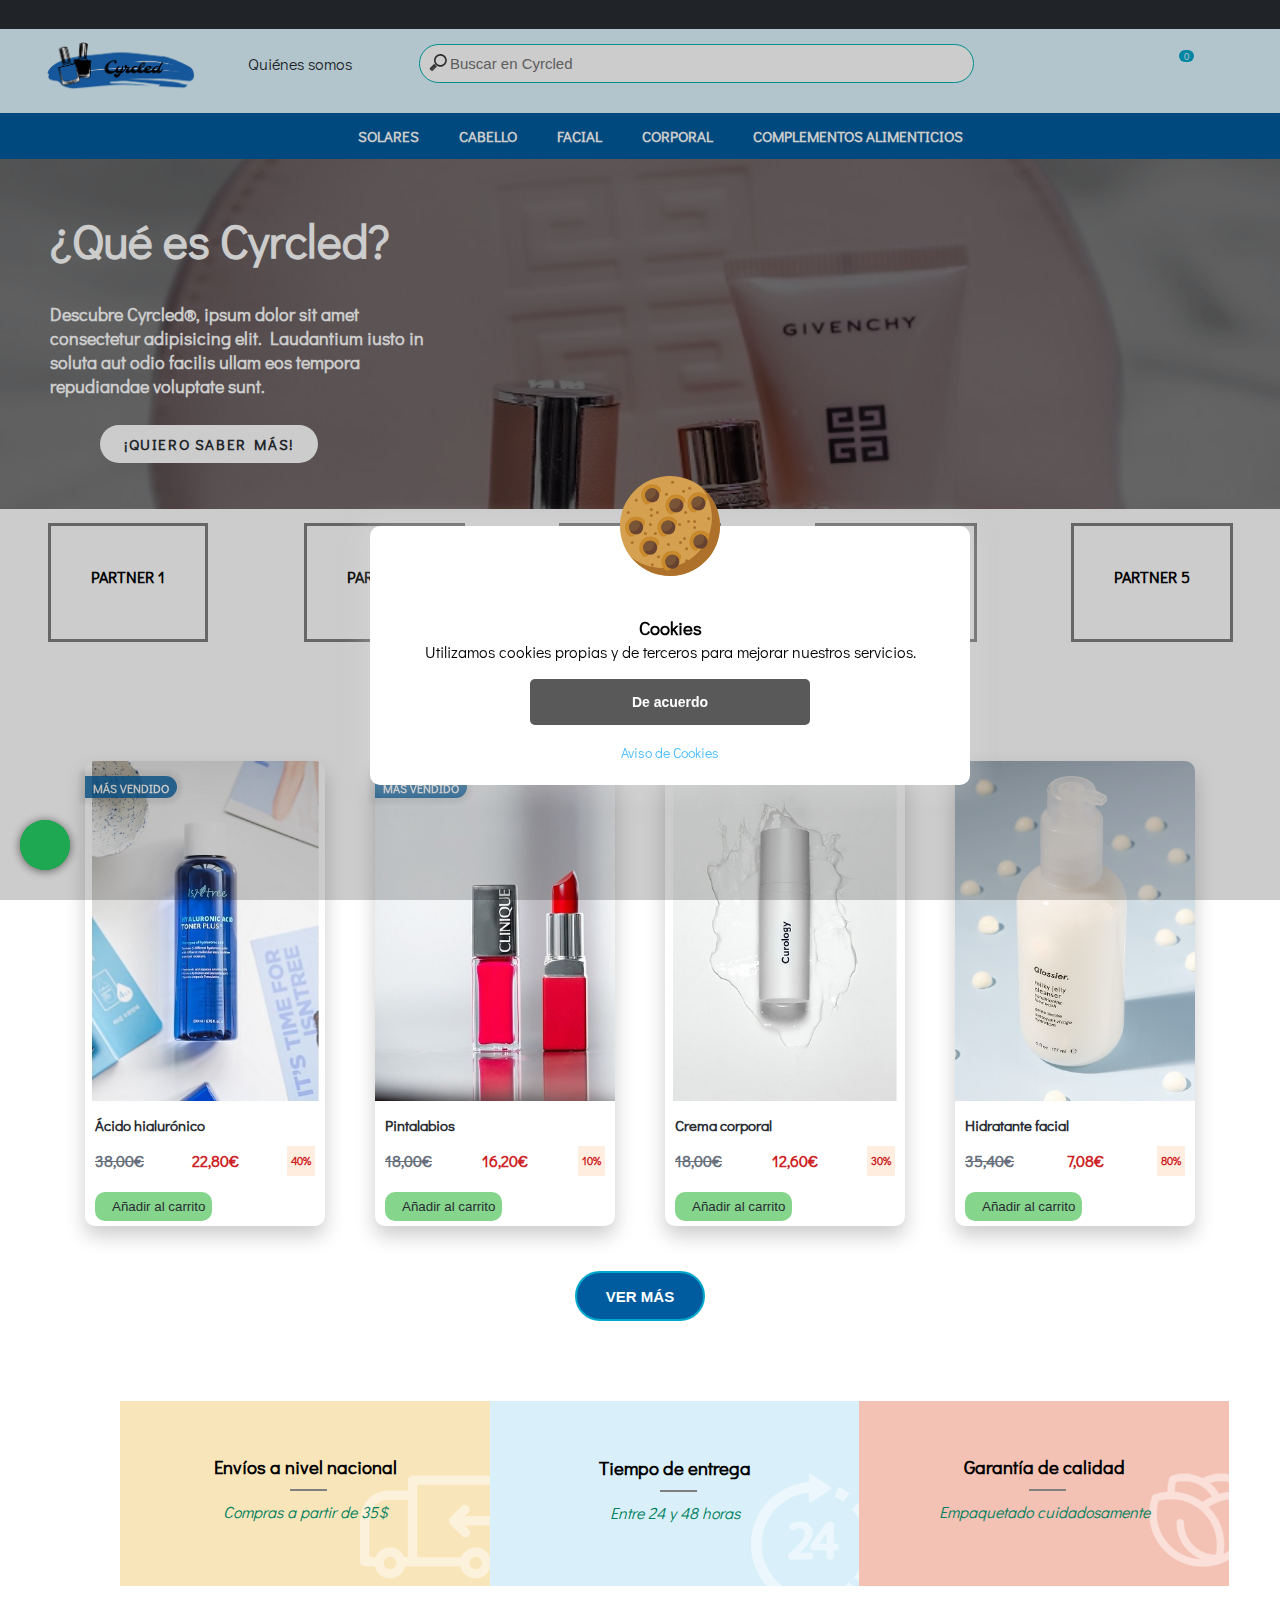
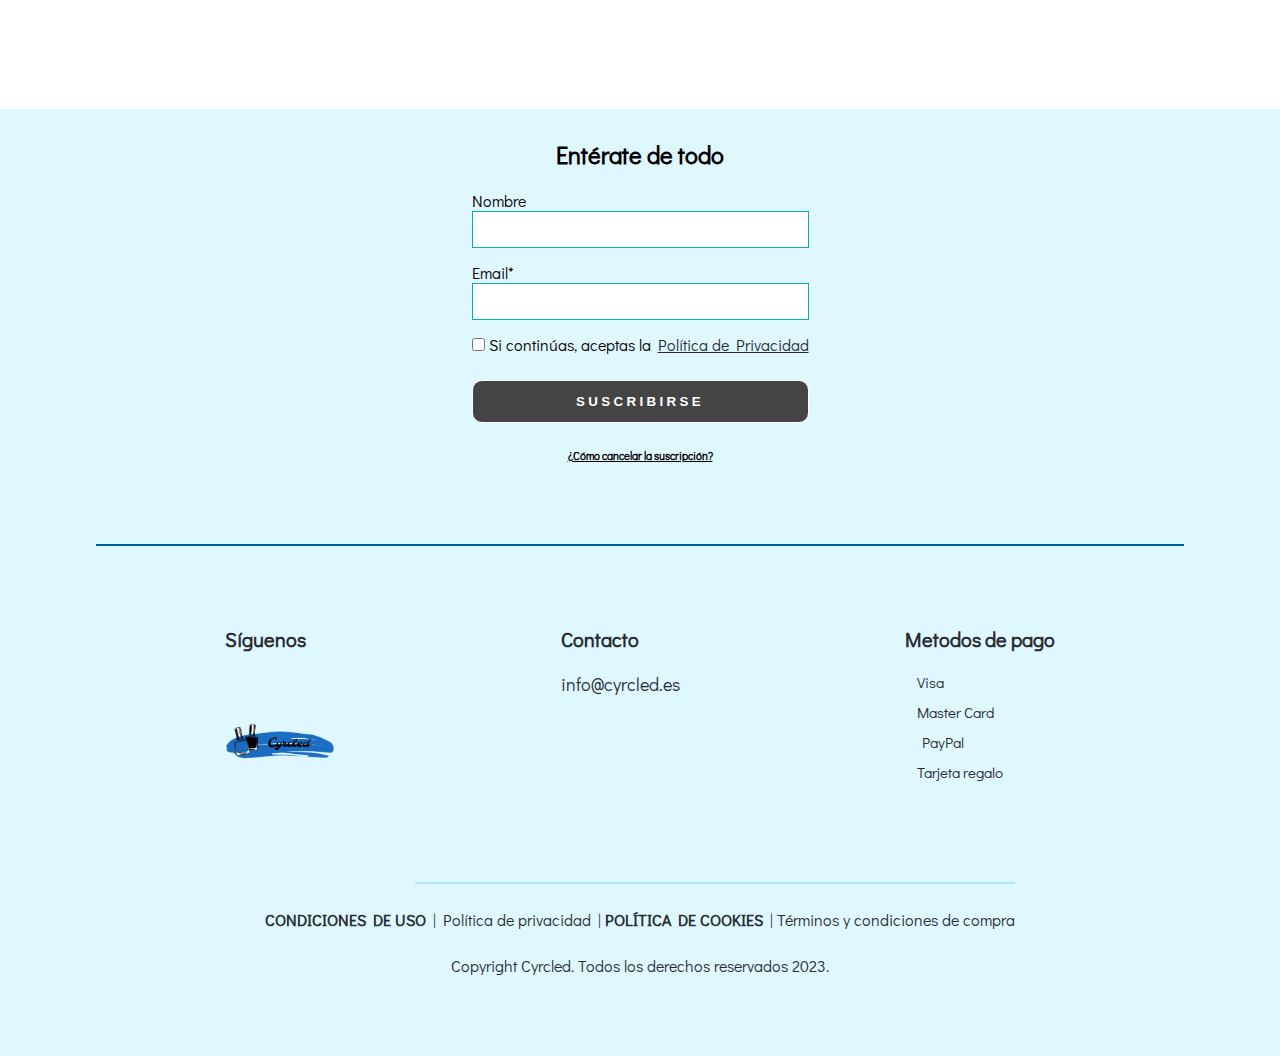
==== index.html @ 8262660b "add-new-features" ====
<!DOCTYPE html>
<html lang="es">

<head>
    <meta charset="UTF-8">
    <meta name="viewport" content="width=device-width, initial-scale=1.0">
    <link rel="stylesheet" href="/style.css" />
    <link rel="stylesheet" href="/style-footer.css" />
    <link rel="stylesheet" href="/style-cookies.css" />
    <link rel="stylesheet" href="/style-envio.css" />
    <link rel="stylesheet" href="/style-suscribe.css" />
    <link rel="stylesheet" href="/style-whatsYflecha.css" />
    <link rel="stylesheet" href="/style-cart.css" />
    <link rel="stylesheet" href="/style-responsive.css" />
    <link href="https://fonts.googleapis.com/css2?family=Didact+Gothic&display=swap" rel="stylesheet" />
    <link rel="stylesheet" href="https://cdnjs.cloudflare.com/ajax/libs/font-awesome/6.1.1/css/all.min.css"
        integrity="sha512-KfkfwYDsLkIlwQp6LFnl8zNdLGxu9YAA1QvwINks4PhcElQSvqcyVLLD9aMhXd13uQjoXtEKNosOWaZqXgel0g=="
        crossorigin="anonymous" referrerpolicy="no-referrer" />
    <link rel="icon" type="image/png" sizes="16x16" href="/img/favicon.png">
    <meta name="msapplication-TileColor" content="#ffffff">
    <meta name="theme-color" content="#ffffff">
    <title>Cyrcled</title>
</head>

<body>
    <div class="flecha-arriba">
        <img src="/img/flecha.png" alt="flecha" />
    </div>
    <div class="btn-whatsApp">
        <a href="https://api.whatsapp.com/send?phone=+" class="btn-whatsApp" id="tooltip" target="_blank">
            <i class="fa-brands fa-whatsapp"></i><span class="tooltip-box">Contáctanos para conocer MÁS SOBRE NUESTROS
                PRODUCTOS</span>
        </a>
    </div>
    <!-------------------------------- MODAL CARGAR PÁGINA NEWSLETTER -------------------------------------->
    <div class="modal-newslet-completa">
        <input type="checkbox" id="cerrar">
        <label for="cerrar" id="btn-cerrar">X</label>
        <div class="modal-newslet">
            <div class="contenido">
                <h2 class="contenido-title">Suscríbete<br>
                    y consigue <span class="modal-discount">10%</span> de dto<br>
                    en tu próximo pedido</h2>
                <h4>Apúntate a la newsletter y<br>
                    te avisaremos de nuestras ofertas</h4>
                <div class="email-newslet">
                    <input type="email" name="email" id="email-newslet" placeholder="Email*" title="Campo obligatorio"
                        required />
                </div>
                <div class="accept-newslet">
                    <input type="submit" value="Me apunto" />
                </div>
                <div class="newslet-politica">
                    <span>Echa un vistazo a nuestra&nbsp;</span>
                    <a href="#">política de privacidad</a>
                    <span>&nbsp;para saber más sobre el procesamiento de tus datos.&nbsp;</span>
                </div>
                <div class="newslet-politica-btn">
                    <button class="btn-nogracias">No, gracias</button>
                </div>
            </div>
        </div>
    </div>
    <!-------------------------------- FIN MODAL CARGAR PÁGINA NEWSLETTER -------------------------------------->

    <!-------------------------------- ENCABEZADO -------------------------------------->
    <header>
        <div class="suscribete">
            <ul class="slide-text">Gastos de envío gratis a partir de 45€</ul>
            <ul class="slide-text">Inicia sesión como socio/a y disfruta de las ventajas</ul>
            <ul class="slide-text">Consigue un 10% de decuento extra. Suscríbete a la newsletter</ul>
        </div>
        <nav class="encabezado-completo" id="encabezado-completo">
            <div class="encabezado">
                <div class="nombre-tienda">
                    <a href="/index.html">
                        <img class="cyrcled-logo" src="/img/Logo.png" alt="Logo Cyrcled" />
                    </a>
                </div>
                <div class="encab-somos">
                    <a href="/index-somos.html">Quiénes somos</a>
                </div>
                <div class="nav-icons">
                    <input type="text" name="search" placeholder="Buscar en Cyrcled" class="src" id="autocomplete-input"
                        autocomplete="off" />
                    <a href="#" title="Lista de deseos">
                        <i class="fa-regular fa-heart fa-lg" alt="Lista de deseos"></i>
                    </a>
                    <div class="header__cart--notification">0</div>
                    <a href="#" title="Carro de compra" class="principal-cartChart">
                        <i class="fa-solid fa-bag-shopping" alt="Carro Compra"></i>
                    </a>
                    <a href="/index-loginPass.html" title="Mi cuenta">
                        <i class="fa-solid fa-circle-user" alt="Login"></i>
                    </a>
                </div>
                <!-------------------------------- PERSISTENT HEADER SCROLL -------------------------------------->
                <div class="menu-appear">
                    <div class="movil">
                        <input type="checkbox" id="btn_menu">
                        <label for="btn_menu" class="btn_menu flex_column">
                            <span id="btn_span_1" class="btn_span"></span>
                            <span id="btn_span_2" class="btn_span"></span>
                            <span id="btn_span_3" class="btn_span"></span>
                            <span class="menu-text">Menú</span>
                        </label>
                        <div class="container_flex">
                            <nav class="container_menu flex_column">
                                <div class="container_menu-total">
                                    <div class="container_menu-item">
                                        <a href="#" class="menu-item-product"><img src="/img/encabezado/cabello.jpg"
                                                alt="">Solares</a>
                                        <a href="#"><i class="menu-item-next"></i></a>
                                    </div>
                                    <hr class="container_menu-separa">
                                    <div class="container_menu-item">
                                        <a href="#" class="menu-item-product"><img src="/img/encabezado/cabello.jpg"
                                                alt="">Cabello</a>
                                        <a href="#"><i class="menu-item-next"></i></a>
                                    </div>
                                    <hr class="container_menu-separa">
                                    <div class="container_menu-item">
                                        <a href="#" class="menu-item-product"><img src="/img/encabezado/cabello.jpg"
                                                alt="">Facial</a>
                                        <a href="#"><i class="menu-item-next"></i></a>
                                    </div>
                                    <hr class="container_menu-separa">
                                    <div class="container_menu-item">
                                        <a href="#" class="menu-item-product"><img src="/img/encabezado/cabello.jpg"
                                                alt="">Corporal</a>
                                        <a href="#"><i class="menu-item-next"></i></a>
                                    </div>
                                    <hr class="container_menu-separa">
                                    <div class="container_menu-item">
                                        <a href="#" class="menu-item-product"><img src="/img/encabezado/cabello.jpg"
                                                alt="">Complementos alimenticios</a>
                                        <a href="#"><i class="menu-item-next"></i></a>
                                    </div>
                                    <hr class="container_menu-separa">
                                </div>
                                <ul class="login-register">
                                    <li><a href="#">Iniciar Sesión</a></li>
                                    <hr class="fin-encab-menu" />
                                    <li><a href="#">Regístrate</a></li>
                                </ul>
                            </nav>
                        </div>
                        <!-- <div class="overlay" id="overlay"></div> -->
                    </div>
                    <div class="carro-compra-oculto">
                        <div class="header__cart--notification-oculto">0</div>
                        <a href="#" title="Carro compra" class="principal-cartChart-oculto">
                            <i class="fa-solid fa-bag-shopping" alt="Carro Compra"></i>
                        </a>
                    </div>
                </div>
                <!-------------------------------- FIN PERSISTENT HEADER SCROLL -------------------------------------->
            </div>
        </nav>
        <div class="menu-encab-completo">
            <ul class="menu-encab">
                <li>
                    <a href="#">Solares</a>
                </li>
                <li>
                    <a href="#">Cabello</a>
                </li>
                <li>
                    <a href="#">Facial</a>
                </li>
                <li>
                    <a href="#">Corporal</a>
                </li>
                <li>
                    <a href="#">Complementos alimenticios</a>
                </li>
            </ul>
        </div>
        <!-- <hr class="fin-encab" /> -->
    </header>
    <!-------------------------------- FIN ENCABEZADO -------------------------------------->

    <!-------------------------------- SLIDER IMAGENES AUTO -------------------------------------->
    <div class="secreto-dos">
        <h1 class="secreto-dos-heading">
            ¿Qué es Cyrcled?
        </h1>
        <p class="secreto-dos-subheading">Descubre Cyrcled®, ipsum dolor sit amet consectetur adipisicing elit.
            Laudantium iusto in soluta aut odio facilis ullam eos tempora repudiandae voluptate sunt.
        </p>
        <div class="banner__buttons">
            <a role="button" href="/index-somos.html" class="button-mas">¡QUIERO SABER MÁS!</a>
        </div>
    </div>
    <article class="juntas">
        <div class="imagen-detras">
            <div id="carrusel-contenido">
                <div id="carrusel-caja">
                    <div class="carrusel-elemento">
                        <img class="imagenes" src="/img/slider/Imagen1.jpg" alt="Error de carga">
                    </div>
                    <div class="carrusel-elemento">
                        <img class="imagenes" src="/img/slider/Imagen2.jpg" alt="Error de carga">
                    </div>
                    <div class="carrusel-elemento">
                        <img class="imagenes" src="/img/slider/Imagen3.jpg" alt="Error de carga">
                    </div>
                </div>
            </div>
    </article>
    <!-- <hr class="fin-encab" /> -->
    <!-------------------------------- FIN SLIDER IMAGENES AUTO -------------------------------------->

    <!-------------------------------- MENU PARTNERS -------------------------------------->
    <div class="page-menu-partner">
        <!-- <div>
            <h2 class="nov-semana">Partners</h2>
        </div> -->
        <ul class="menu-partner">
            <li class="menu-partner-item">
                <!-- <a href="#"><img src=" alt=""> -->
                <div class="card">Partner 1</div>
                </a>
            </li>
            <li class="menu-partner-item">
                <!-- <a href="#"><img src=" alt=""> -->
                <div class="card">Partner 2</div>
                </a>
            </li>
            <li class="menu-partner-item">
                <!-- <a href="#"><img src=" alt=""> -->
                <div class="card">Partner 3</div>
                </a>
            </li>
            <li class="menu-partner-item">
                <!-- <a href="#"><img src=" alt=""> -->
                <div class="card">Partner 4</div>
                </a>
            </li>
            <li class="menu-partner-item">
                <!-- <a href="#"><img src=" alt=""> -->
                <div class="card">Partner 5</div>
                </a>
            </li>
        </ul>
    </div>
    <!-- <hr class="fin-encab" />  -->
    <!-------------------------------- FIN MENU PARTNERS -------------------------------------->

    <section class="global-sec">
        <section class="global-sec-nov">
            <div>
                <h2 class="nov-semana">Novedades</h2>
            </div>
            <div class="container-items">
                <!-------------------------------- PRIMER GRUPO DE PRODUCTOS (NOVEDADES) -------------------------------------->
                <div class="item">
                    <figure>
                        <div class="product-offer">
                            <p class="sticker_1">MÁS VENDIDO</p>
                        </div>
                        <img src="/img/novedades/hyaluronic.jpg" alt="Error de carga">
                    </figure>
                    <div class="info-product">
                        <h2>Ácido hialurónico</h2>
                        <div class="details-prices">
                            <p class="price">38,00€</p>
                            <p class="price-rebaja">22,80€</p><span class="percent-discount">40%</span>
                        </div>
                        <div class="corazon">
                            <button class="add-cart"><i class="fa-solid fa-cart-shopping" style="color: #ffffff;"></i>
                                Añadir al carrito
                            </button>
                            <div class="change" id="element1">
                                <i class="far fa-heart"></i>
                            </div>
                        </div>
                    </div>
                </div>
                <div class="item">
                    <figure>
                        <div class="product-offer">
                            <p class="sticker_1">MÁS VENDIDO</p>
                        </div>
                        <img src="/img/novedades/labios.jpg" alt="Error de carga">
                    </figure>
                    <div class="info-product">
                        <h2>Pintalabios</h2>
                        <div class="details-prices">
                            <p class="price">18,00€</p>
                            <p class="price-rebaja">16,20€</p><span class="percent-discount">10%</span>
                        </div>
                        <div class="corazon">
                            <button class="add-cart"><i class="fa-solid fa-cart-shopping" style="color: #ffffff;"></i>
                                Añadir al carrito
                            </button>
                            <div class="change" id="element2">
                                <i class="far fa-heart"></i>
                            </div>
                        </div>
                    </div>
                </div>
                <div class="item">
                    <figure>
                        <img src="/img/novedades/cream.jpg" alt="Error de carga">
                    </figure>
                    <div class="info-product">
                        <h2>Crema corporal</h2>
                        <div class="details-prices">
                            <p class="price">18,00€</p>
                            <p class="price-rebaja">12,60€</p><span class="percent-discount">30%</span>
                        </div>
                        <div class="corazon">
                            <button class="add-cart"><i class="fa-solid fa-cart-shopping" style="color: #ffffff;"></i>
                                Añadir al carrito
                            </button>
                            <div class="change" id="element3">
                                <i class="far fa-heart"></i>
                            </div>
                        </div>
                    </div>
                </div>
                <div class="item">
                    <figure>
                        <img src="/img/novedades/face-wash.jpg" alt="Error de carga">
                    </figure>
                    <div class="info-product">
                        <h2>Hidratante facial</h2>
                        <div class="details-prices">
                            <p class="price">35,40€</p>
                            <p class="price-rebaja">7,08€</p><span class="percent-discount">80%</span>
                        </div>
                        <div class="corazon">
                            <button class="add-cart"><i class="fa-solid fa-cart-shopping" style="color: #ffffff;"></i>
                                Añadir al carrito
                            </button>
                            <div class="change" id="element4">
                                <i class="far fa-heart"></i>
                            </div>
                        </div>
                    </div>
                </div>
                <!-------------------------------- FIN PRIMER GRUPO DE PRODUCTOS (NOVEDADES) -------------------------------------->

                <!-------------------------------- SEGUNDO GRUPO DE PRODUCTOS (NOVEDADES) -------------------------------------->
                <div class="item dissapear">
                    <figure>
                        <img src="/img/novedades/hidratant.jpg" alt="Error de carga">
                    </figure>
                    <div class="info-product">
                        <h2>Skin care</h2>
                        <div class="details-prices">
                            <p class="price">15,40€</p>
                            <p class="price-rebaja">13,86€</p><span class="percent-discount">10%</span>
                        </div>
                        <div class="corazon">
                            <button class="add-cart"><i class="fa-solid fa-cart-shopping" style="color: #ffffff;"></i>
                                Añadir al carrito
                            </button>
                            <div class="change" id="element4">
                                <i class="far fa-heart"></i>
                            </div>
                        </div>
                    </div>
                </div>
                <div class="item dissapear">
                    <figure>
                        <img src="/img/novedades/limpiadorFacial.jpg" alt="Error de carga">
                    </figure>
                    <div class="info-product">
                        <h2>Limpiador facial</h2>
                        <div class="details-prices">
                            <p class="price">5,55€</p>
                            <p class="price-rebaja">5,10€</p><span class="percent-discount">8%</span>
                        </div>
                        <div class="corazon">
                            <button class="add-cart"><i class="fa-solid fa-cart-shopping" style="color: #ffffff;"></i>
                                Añadir al carrito
                            </button>
                            <div class="change" id="element4">
                                <i class="far fa-heart"></i>
                            </div>
                        </div>
                    </div>
                </div>
                <div class="item dissapear">
                    <figure>
                        <img src="/img/novedades/solar.jpg" alt="Error de carga">
                    </figure>
                    <div class="info-product">
                        <h2>Crema solar</h2>
                        <div class="details-prices">
                            <p class="price">12,44€</p>
                            <p class="price-rebaja">6,22€</p><span class="percent-discount">50%</span>
                        </div>
                        <div class="corazon">
                            <button class="add-cart"><i class="fa-solid fa-cart-shopping" style="color: #ffffff;"></i>
                                Añadir al carrito
                            </button>
                            <div class="change" id="element4">
                                <i class="far fa-heart"></i>
                            </div>
                        </div>
                    </div>
                </div>
                <div class="item dissapear">
                    <figure>
                        <img src="/img/novedades/desinfectante.jpg" alt="Error de carga">
                    </figure>
                    <div class="info-product">
                        <h2>Desinfectante de manos</h2>
                        <div class="details-prices">
                            <p class="price">6,15€</p>
                            <p class="price-rebaja">4,92€</p><span class="percent-discount">20%</span>
                        </div>
                        <div class="corazon">
                            <button class="add-cart"><i class="fa-solid fa-cart-shopping" style="color: #ffffff;"></i>
                                Añadir al carrito
                            </button>
                            <div class="change" id="element4">
                                <i class="far fa-heart"></i>
                            </div>
                        </div>
                    </div>
                </div>
                <!-------------------------------- FIN SEGUNDO GRUPO DE PRODUCTOS (NOVEDADES) -------------------------------------->

            </div>
            <button class="btn-light">Ver más</button>
        </section>
        <!-- <hr class="fin-encab" /> -->
        <!-------------------------------- SECCION ENVIOS -------------------------------------->
        <section class="imagen-envio">
            <div class="titulo">

                <img src="/assets/envios/box-service-1.png" alt="Entrega Pedidos" />

                <div class="envio">
                    <h3>Envíos a nivel nacional</h3>
                    <hr class="separar-envio" />
                    <a href="#">
                        <span class="entre24">Compras a partir de 35$</span>
                    </a>
                </div>
            </div>
            <div class="titulo">

                <img src="/assets/envios/box-service-2.png" alt="Tiempo de envío" />

                <div class="envio">
                    <h3>Tiempo de entrega</h3>
                    <hr class="separar-envio" />
                    <a href="#">
                        <span class="entre24">Entre 24 y 48 horas</span>
                    </a>
                </div>
            </div>
            <div class="titulo">

                <img src="/assets/envios/box-service-3.png" alt="Garantía de calidad" />

                <div class="envio">
                    <h3>Garantía de calidad</h3>
                    <hr class="separar-envio" />
                    <a href="#">
                        <span class="entre24">Empaquetado cuidadosamente</span>
                    </a>
                </div>
            </div>
        </section>
        <!-- <hr class="fin-encab" /> -->
        <!-------------------------------- FIN SECCION ENVIOS -------------------------------------->

    </section>
    <!-------------------------------- FORMULARIO SUSCRIPCIÓN -------------------------------------->
    <section class="boletin">
        <div class="seccion-destino">
            <div class="enterate" id="enterate">
                <h2>Entérate de todo</h2>
                <div class="form">
                    <form action="#" method="POST">
                        <div class="name">
                            <label for="tnp-name">Nombre</label>
                            <input type="text" name="name" id="name" placeholder="" />
                        </div>
                        <div class="email">
                            <label for="tnp-email" required>Email*</label>
                            <input type="email" name="email" id="email" placeholder="" required />
                        </div>
                        <div>
                            <label class="container-policy">
                                <input type="checkbox" required />
                                Si continúas, aceptas la <a href="#" title="Política de privacidad" target="_blank">
                                    Política de Privacidad</a>
                            </label>
                        </div>
                        <div class="form-submitBtn">
                            <input type="submit" value="Suscribirse" />
                            <p id="cancelar-suscri">¿Cómo cancelar la suscripción?</p>
                        </div>
                    </form>
                </div>
                <hr class="fin-encab" />
            </div>

            <!-------------------------------- MODAL CANCELAR SUSCRIPCIÓN -------------------------------------->
            <div id="ventana-modal" class="modal">
                <div class="contenido-modal">
                    <span class="close">&times;</span>
                    <div class="contenedor-modal">
                        <h1 class="cancelar-suscri-bis">¿Cómo cancelar la suscripción?</h1>
                        <hr>
                        <p class="cancelar-suscri-parraf">Para dejar de recibir Newsletters solicítalo vía
                            <strong>cyrcled@gmail.es</strong> o a través del enlace de BAJA o similar que aparece en
                            los envíos. Tu
                            solicitud se tramitará en aproximadamente 72h, por lo que podrías recibir alguna
                            comunicación comercial
                            durante este tiempo.
                        </p>
                        <hr>
                        <button class="btn-ok">OK</button>
                    </div>
                </div>
            </div>
            <!-------------------------------- MODAL CANCELAR SUSCRIPCIÓN -------------------------------------->
        </div>
        <!-------------------------------- FIN FORMULARIO SUSCRIPCIÓN -------------------------------------->

        <!-------------------------------- FOOTER -------------------------------------->

        <footer>
            <div class="seccion-destino-footer">
                <div class="footer-clic">
                    <div class="siguenos">
                        <h5>Síguenos</h5>
                        <a href="https://es-es.facebook.com/" target="_blank"><i
                                class="fa-brands fa-facebook fa-2x"></i>
                        </a>
                        <a href="https://www.instagram.com/" target="_blank">
                            <i class="fa-brands fa-instagram fa-2x"></i>
                        </a>
                        <div class="nombre-tienda">
                            <img class="cyrcled-logo-foot" src="/img/Logo.png" alt="Logo Cyrcled" />
                        </div>
                    </div>
                    <div class="location-clic">
                        <h5>Contacto</h5>
                        <a href="https://www.google.com/intl/es/gmail/about/" target="_blank">
                            <i class="fa-solid fa-envelope"></i>
                            <span>info@cyrcled.es</span>
                        </a>
                    </div>
                    <div class="location-clic">
                        <h5>Metodos de pago</h5>
                        <div class="metodos-pago">
                            <a href="#">
                                <i class="fa-brands fa-cc-visa"></i><span class="pay-icon">Visa</span>
                            </a>
                            <a href="#">
                                <i class="fa-brands fa-cc-mastercard"></i><span class="pay-icon">Master Card</span>
                            </a>
                            <a href="#">
                                <i class="fa-brands fa-paypal"></i><span class="paypal-icon">PayPal</span>
                            </a>
                            <a href="#">
                                <i class="fa-solid fa-gift"></i><span class="pay-icon">Tarjeta regalo</span>

                            </a>
                        </div>
                    </div>
                </div>
                <div class="footer-container">
                    <div class="footer_bottom">
                        <hr class="separa-encab" />
                        <div class="condiciones-politicas">
                            <a href="#" title="Condiciones de uso" target="_blank"><strong>CONDICIONES DE
                                    USO</strong></a>
                            |
                            <a href="#" title="Política de privacidad" target="_blank">Política de privacidad</a>
                            |
                            <a href="#" title="Politica de cookies" target="_blank"><b>POLÍTICA DE COOKIES</b></a>
                            |
                            <a href="#" title="Condiciones de Compra" target="_blank">Términos y condiciones de
                                compra</a>
                        </div>
                    </div>
                </div>
                <div class="col-md-4">
                    <p>
                        Copyright <i class="fa-regular fa-copyright"></i>Cyrcled. Todos los derechos reservados 2023.
                    </p>
                </div>
            </div>
        </footer>
    </section>
    <!-------------------------------- FIN FOOTER -------------------------------------->

    <!-------------------------------- COOKIES -------------------------------------->
    <div class="aviso-cookies" id="aviso-cookies">
        <img class="galleta" src="/img/svg/cookie.svg" alt="Galleta" />
        <h3 class="titulo-cookies">Cookies</h3>
        <p class="parrafo">
            Utilizamos cookies propias y de terceros para mejorar nuestros
            servicios.
        </p>
        <button class="boton" id="btn-aceptar-cookies">De acuerdo</button>
        <br>
        <a class="enlace" href="/index-aviso-cookies.html">Aviso de Cookies</a>
    </div>
    <div class="fondo-aviso-cookies" id="fondo-aviso-cookies"></div>
    <!-------------------------------- FIN COOKIES -------------------------------------->
    <script src="/script.js"></script>
    <script src="/script-favheartVermas.js"></script>
    <script src="/script-persistHeader.js"></script>
    <script src="/script-cookies.js"></script>
</body>

</html>
---- style.css ----
* {
  margin: 0;
  padding: 0;
  box-sizing: border-box;
}

html,
body {
  height: 100%;
  font-family: "Didact Gothic", sans-serif;
  /* background-color: #f5f5f5; */
  /* font-family: "Klarna Text", sans-serif; */
}

header {
  background-color: #dff7ff;
}

:root {
  --endeavour: #005c9e;
  --cerulean: #00a7cc;
  --feijoa: #85d58c;
  --ligth-blue: #dff7ff;
  --bondie-blue: #00b2b3;
  --tropical-rain-forest: #00805e;
  --black: #292d33;
  --white: #fff;
}

a {
  text-decoration: none;
}

ul {
  list-style: none;
}

.fin-encab {
  border: 1px solid;
  border-color: var(--endeavour);
  width: 85%;
  margin: auto;
  margin-top: 10px;
}

/* --------------------- ENCABEZADO --------------------- */

.suscribete {
  background-color: var(--black);
  color: var(--white);
  text-align: center;
  z-index: 1;
  position: relative;
  font-size: 0.875rem;
  padding: 0.9rem;
  font-weight: 600;
  letter-spacing: 2px;
  overflow: hidden;
  height: 1.4em;
}
.suscribete ul {
  position: absolute;
  width: 100%;
  height: 0.1em;
  line-height: 1.2em;
  opacity: 0;
  animation: slide 15s linear infinite;
  display: flex;
  justify-content: center;
  align-items: center;
}

.suscribete ul:nth-child(1) {
  animation-delay: 0s;
}
.suscribete ul:nth-child(2) {
  animation-delay: 5s; /* Ajusta el tiempo de espera según la duración de la animación */
}
.suscribete ul:nth-child(3) {
  animation-delay: 10s; /* Ajusta el tiempo de espera según la duración de la animación */
}
@keyframes slide {
  0% {
    opacity: 0;
  }
  5% {
    opacity: 1;
  }
  33.33% {
    opacity: 1;
  }
  38.33% {
    opacity: 0;
  }
  100% {
    opacity: 0;
  }
}

/* .encabezado-completo {
  background-color: rgb(223, 247, 255);
  transition: all 1s;
} */
.encabezado {
  display: flex;
  justify-content: space-around;
  align-items: center;
  margin-bottom: 15px;
}

/* LOGO */
.cyrcled-logo {
  width: 150px;
  margin-left: 20px;
  margin-top: 10px;
  cursor: pointer;
}

.encab-somos a {
  color: var(--black);
}

/* CATEGORIAS */
.menu-encab {
  display: flex;
  justify-content: center;
  align-items: center;
  background-color: var(--endeavour);
  padding: 13px;
}
.menu-encab li {
  text-transform: uppercase;
  padding-left: 40px;
  font-size: 15px;
  font-weight: bold;
  color: #828282;
}

/* Subrayado animado anchor (a): */
.menu-encab a {
  color: var(--white);
  text-decoration: none;
  background-image: linear-gradient(currentColor, currentColor);
  background-position: 0% 100%;
  background-repeat: no-repeat;
  background-size: 0% 2px;
  transition: background-size 0.3s;
}
/* Subrayado animado anchor (a), al pasar por encima: */
.menu-encab li a:hover,
.menu-encab li a:focus {
  background-size: 100% 2px;
}

.nav-icons {
  display: flex;
  padding: 15px;
  gap: 25px;
  align-items: center;
}
.nav-icons a {
  color: var(--endeavour);
  font-size: 25px;
}
.nav-icons a:hover {
  color: var(--tropical-rain-forest);
}
/* INPUT SEARCH -------------------------------------- */
input.src {
  text-align: left;
  font-size: 15px;
  border-radius: 25px;
  color: var(--black);
  background: var(--white) url("/img/search-icon.png") no-repeat 9px center;
  transition: all 0.5s;
  margin-right: 190px;
}
input#autocomplete-input {
  width: 555px;
}
textarea:focus,
input:focus,
input[type]:focus {
  box-shadow: 0 1px 1px rgba(229, 103, 23, 0.075) inset,
    0 0 8px var(--endeavour);
  outline: 0 none;
}
input[type="text"] {
  display: inline-block;
  padding: 10px;
  /* border: none; */
  border: 1px solid var(--bondie-blue);
  background-color: var(--white);
}
#autocomplete-input {
  padding-left: 30px;
}

/* NOTIFICACIÓN CANTIDAD DE PRODUCTOS CARRITO */
.header__cart--notification {
  /* display: none; */
  background-color: var(--cerulean);
  width: 15px;
  height: 12px;
  border-radius: 16px;
  position: absolute;
  top: 50px;
  right: 86px;
  font-size: 0.6em;
  text-align: center;
  color: hsl(0deg, 0%, 100%);
}

/* .menu-encab {
  display: flex;
  justify-content: space-evenly;
  align-items: center;
  gap: 50px;
  margin-top: 30px;
  margin-top: 15px;
}
.menu-encab a {
  text-align: center;
  margin: 0 13px 24px 13px;
  font-size: 14px;
  font-weight: 700;
  font-stretch: normal;
  font-style: normal;
  line-height: 1.71;
  letter-spacing: 1.08px;
  color: #000;
}
.menu-encab img {
  width: 120px;
  height: 120px;
   width: 75px;
  height: 75px;
  object-fit: cover;
  border-radius: 50%;
  margin-bottom: 10px;
  box-shadow: 1px 1px 6px 6px var(--bondie-blue);
} */

.card {
  position: relative;
  display: block;
  margin-bottom: 0.75rem;
  text-transform: uppercase;
  /*  background-color: #fff;
  border-radius: 0;
  line-height: normal;
  min-height: 35px; */
}

/* ESCRITO ENCIMA IMAGEN */
.secreto-dos {
  position: absolute;
  font-size: 50px;
  font-weight: 700;
  padding: 50px;
  /* background: rgba(0, 0, 0, 0.57); */
  color: var(--white);
  z-index: 1;
  margin: 0 auto;
}

.secreto-dos-heading {
  max-width: 25rem;
  font-size: 47px;
}
.secreto-dos-subheading {
  max-width: 25rem;
  font-size: 18px;
  /*   margin-bottom: 4rem; */
  margin-top: 2rem;
}
.banner__buttons {
  margin-left: 50px;
}
.button-mas {
  font-size: 15px;
  letter-spacing: 0.1rem;
  background-color: var(--white);
  color: var(--black);
  display: inline-flex;
  justify-content: center;
  align-items: center;
  box-sizing: border-box;
  font-weight: 700;
  line-height: 0.8rem;
  padding: 0.8rem 1.5rem;
  border-radius: 150px;
}

/* TEXTO ENCIMA SLIDER */
.imagen-detras {
  display: flex;
  justify-content: flex-start;
  align-items: center;
  filter: brightness(50%);
  /* filter: brightness(50%); */
  /*  --opacidad-negro: 0.5;
  background: linear-gradient(
    rgba(0, 0, 0, var(--opacidad-negro)),
    rgba(0, 0, 0, var(--opacidad-negro))
  ); */
}
.imagen-detras h1 {
  /* top: 60%;
  left: 50%;
  transform: translate(-50%, -50%); */
  /* padding-bottom: 0px; */
  border-radius: 10px;
  text-align: center;
}

/* CREAR SLIDER DE IMAGENES AUTOMATICO: */
#carrusel-contenido {
  margin: 0 auto;
  overflow: hidden;
  text-align: left;
}
#carrusel-caja {
  animation: automatizacion 15s infinite linear;
  transition: all 0.75s ease;
  /* height: 500px; */
  height: 345px;
  width: 300%;
}
@keyframes automatizacion {
  0% {
    margin-left: 0;
  }
  30% {
    margin-left: 0;
  }
  35% {
    margin-left: -100%;
  }
  65% {
    margin-left: -100%;
  }
  70% {
    margin-left: -200%;
  }
  95% {
    margin-left: -200%;
  }
  100% {
    margin-left: 0;
  }
}

.imagenes {
  /* height: 526px; */
  /*  height: 365px; */
  height: 350px;
  width: 100%;
  object-fit: cover;
}
.carrusel-elemento {
  float: left;
  width: 33.333%;
}

/* MENU PARTNERS */
.menu-partner {
  display: grid;
  grid-template-columns: repeat(5, 1fr);
  justify-items: center;
  margin-top: 10px;
}
.menu-partner-item {
  border: 3px solid gray;
  padding: 40px;
  font-weight: 700;
}

/* NOVEDADES */
.global-sec {
  margin-right: 70px;
  margin-left: 70px;
}

.nov-semana {
  text-align: center;
  font-size: 30px;
  font-weight: 700;
  padding: 40px;
  /* text-decoration: underline var(--tropical-rain-forest); */
}

/* NOVEDADES SECCIÓN IMÁGENES */
.container-items {
  display: grid;
  grid-template-columns: repeat(4, 1fr);
  gap: 20px;
  margin-bottom: 15px;
}
.item {
  border-radius: 10px;
  cursor: pointer;
  margin-right: 15px;
  margin-left: 15px;
  box-shadow: 0 10px 20px rgba(0, 0, 0, 0.2);
}
.item:hover {
  box-shadow: 0 10px 20px rgba(0, 0, 0, 0.2);
}
.item:hover img {
  transform: scale(1.2);
}
.item img {
  width: 100%;
  height: 340px;
  object-fit: cover;
  border-radius: 10px 10px 0 0;
  transition: all 0.5s;
  /* transform: scale(1.2); */
}
.item figure {
  overflow: hidden;
}
.product-offer p {
  background: var(--endeavour);
  color: var(--white);
  opacity: 0.8;
  border-top-left-radius: 0;
  border-top-right-radius: 40px;
  border-bottom-right-radius: 40px;
  border-bottom-left-radius: 0;
  font-size: 0.75rem;
  padding-left: 0.5rem;
  padding-right: 0.5rem;
  height: 1.4rem;
  line-height: 1.6rem;
  box-shadow: 0 0 5px 5px #0000001a;
  position: absolute;
  z-index: 1;
  margin-top: 15px;
  font-weight: 700;
}
.info-product {
  padding: 5px 10px;
  line-height: 2;
  display: flex;
  flex-direction: column;
  gap: 5px;
  color: var(--black);
}
.info-product h2 {
  font-size: 15px;
}
.info-product button {
  border: none;
  background: none;
  background-color: var(--feijoa);
  color: var(--black);
  padding: 7px 7px;
  cursor: pointer;
  border-radius: 10px;
  display: flex;
  align-items: center;
  justify-content: center;
  gap: 10px;
}
.info-product button:hover {
  background-color: var(--tropical-rain-forest);
  color: var(--white);
}
.corazon {
  display: flex;
  cursor: pointer;
  font-size: 20px;
  justify-content: space-between;
  align-items: center;
}

/* NOVEDADES SECCIÓN IMÁGENES - PRECIOS */
.details-prices {
  display: flex;
  justify-content: space-between;
  margin-bottom: 10px;
  align-items: center;
}
.price {
  font-weight: 700;
  color: hsl(219deg, 9%, 45%);
  text-decoration: line-through;
}
.price-rebaja {
  font-weight: 700;
  display: flex;
  align-items: center;
  gap: 10px;
  color: #ce1f26;
}
.percent-discount {
  font-size: 0.7em;
  background-color: hsl(25deg, 100%, 94%);
  color: #ce1f26;
  padding: 4px;
  border: 4px;
  font-weight: 700;
}
/* BOTON MAS IMAGENES*/
.btn-light {
  margin: 30px;
  margin-left: 50%;
  cursor: pointer;
  text-transform: uppercase;
  border: 0;
  font-weight: bold;
  align-items: center;
  padding: 15px;
  color: var(--white);
  font-size: 15px;
  width: 130px;
  height: 50px;
  background-color: var(--endeavour);
  text-decoration: none;
  border-radius: 50px;
  border: 2px solid var(--cerulean);
  transform: translateX(-50%);
}
.btn-light:hover {
  background-color: var(--cerulean);
  border: 2px solid var(--endeavour);
  color: var(--black);
}

/* CORAZON */
.change-heart {
  background: url(/img/svg/heart-solid-red.svg) center no-repeat;
  color: #f44336;
}

/* CLICK BOTÓN VER MÁS */
.dissapear {
  display: none;
}
---- style-footer.css ----
/* ESTILOS FOOTER */

.separa-encab {
  margin-top: 50px;
  margin-bottom: 25px;
  width: 80%;
  margin-left: 150px;
  opacity: 0.2;
  border: 1px solid;
  border-color: var(--bondie-blue);
}

footer {
  display: block;
  position: static;
  bottom: 0;
  top: 0;
  /*  background-color: var(--feijoa); */
  /* background-color: #292d33; */
  background-color: var(--ligth-blue);
  color: var(--black);
  /*  margin: 50px 0;  */
  padding: 80px 0;
}

.footer-clic {
  display: flex;
  justify-content: space-evenly;
}

.location-clic h5 {
  font-size: 20px;
  padding-bottom: 20px;
}
.siguenos h5 {
  font-size: 20px;
  padding-bottom: 20px;
}
.siguenos a {
  padding-right: 15px;
  color: var(--black);
}
/* .siguenos i {
  padding-top: 20px;
  padding-right: 20px;
} */
.siguenos a:hover {
  color: var(--bondie-blue);
}

.location-clic {
  font-size: 18px;
  padding-bottom: 20px;
}
.location-clic a,
span {
  color: var(--black);
}

.footer-container {
  display: flex;
  justify-content: space-around;
  padding-top: 30px;
}
.footer-container a {
  color: var(--black);
  text-decoration: none;
  background-image: linear-gradient(currentColor, currentColor);
  background-position: 0% 100%;
  background-repeat: no-repeat;
  background-size: 0% 2px;
  transition: background-size 0.3s;
}
/* Subrayado animado anchor (a), al pasar por encima: */
.footer-container a:hover,
.footer-container a:focus {
  background-size: 100% 2px;
}
footer .col-md-4 {
  display: flex;
  justify-content: space-around;
  padding-top: 25px;
}
.col-md-4 a {
  color: var(--bondie-blue);
  font-weight: 700;
}
.metodos-pago {
  font-size: 15px;
  display: grid;
  grid-template-rows: repeat(4, 1fr);
  gap: 10px;
}
span.pay-icon {
  margin-left: 12px;
}
span.paypal-icon {
  margin-left: 17px;
}
.cyrcled-logo-foot {
  width: 110px;
  /* margin-left: 30px; */
  margin-top: 30px;
}
---- style-cookies.css ----
.aviso-cookies {
  display: none;
  background: #fff;
  padding: 20px;
  width: calc(100% - 40px);
  max-width: 600px;
  line-height: 150%;
  border-radius: 10px;
  position: fixed;
  bottom: 115px;
  left: 370px;
  padding-top: 90px;
  /* 
  bottom: 20px;
  left: 20px; 
  padding-top: 60px;
  */
  z-index: 100;
  box-shadow: 0px 2px 20px 10px rgba(222, 222, 222, 0.25);
  text-align: center;
}

.aviso-cookies.activo {
  display: block;
}

.aviso-cookies .galleta {
  max-width: 100px;
  position: absolute;
  top: -50px;
  left: calc(50% - 50px);
}

.aviso-cookies .titulo,
.aviso-cookies .parrafo {
  margin-bottom: 15px;
}

.aviso-cookies .boton {
  width: 50%;
  background: #595959;
  border: none;
  color: #fff;
  font-family: "Roboto", sans-serif;
  text-align: center;
  align-items: center;
  padding: 15px 20px;
  font-weight: 700;
  cursor: pointer;
  transition: 0.3s ease all;
  border-radius: 5px;
  margin: 0 auto;
  margin-bottom: 15px;
  /* margin-left: 40px; */
  font-size: 14px;
}

.aviso-cookies .boton:hover {
  background: #000;
}

.aviso-cookies .enlace {
  color: #4dbfff;
  text-decoration: none;
  font-size: 14px;
}

.aviso-cookies .enlace:hover {
  text-decoration: underline;
}

.fondo-aviso-cookies {
  display: none;
  background: rgba(0, 0, 0, 0.2);
  position: fixed;
  z-index: 99;
  width: 100vw;
  height: 100vh;
  top: 0;
  left: 0;
}

.fondo-aviso-cookies.activo {
  display: block;
}
---- style-envio.css ----
/* SECCIÓN ENVIOS UNO*/
.imagen-envio {
  display: flex;
  flex-direction: row;
  justify-content: space-around;
  margin: 50px;
}

.imagen-envio img {
  transition: 1s linear;
}

.imagen-envio img:hover {
  box-shadow: 10px 10px 14px 2px rgba(0, 0, 0, 0.47);
}

.envio {
  text-align: center;
  transform: translate(0%, -200%);
}

.separar-envio {
  width: 10%;
  margin-left: 170px;
  margin-top: 10px;
  margin-bottom: 10px;
  border: 1px solid;
}

.entre24 {
  font-style: italic;
  color: var(--tropical-rain-forest);
}
.entre24:hover {
  text-decoration: underline;
}

/* SECTION ENVIOS DOS*/
/* .bennefits {
  background-color: #ffffff;
  height: 163px;
  display: flex;
  align-items: center;
  justify-content: space-between;
}
.bennefits-container {
  display: flex;
  align-items: center;
  justify-content: space-between;
  align-content: center;
  width: 100%;
}
.bennefits-title {
  font-style: normal;
  font-weight: 600;
  font-size: 15px;
  line-height: 0;
  display: flex;
  align-items: center;
  text-align: center;
  color: #525252;
  line-height: 20px;
  margin-top: 8px;
}
.bennefits-text {
  font-style: normal;
  font-weight: normal;
  font-size: 12px;
  line-height: 0;
  display: flex;
  align-items: center;
  text-align: center;
  color: #525252;
  justify-content: center;
}
 */
---- style-suscribe.css ----
/* FORM */
.boletin {
  margin-top: 40px;
  position: relative;
  background-color: var(--ligth-blue);
  /*   border-radius: 15px; */
  /* width: 97%; */
  /* margin: 0 auto; */
}

.enterate h2 {
  text-align: center;
  padding-top: 30px;
  padding-bottom: 20px;
}
.form {
  display: flex;
  flex-direction: row;
  justify-content: space-evenly;
}

/* INPUTS FORM */
.name input,
.email input {
  display: inline-block;
  width: 100%;
  padding: 10px;
  border: 1px solid var(--bondie-blue);
  color: #444;
  background-color: #fff;
  margin: 0 0 14px;
  height: auto;
}

input[type="submit"] {
  cursor: pointer;
  display: block;
  padding: 13px;
  border: 1px solid #fff;
  color: var(--white);
  background-color: #444;
  width: 100%;
  letter-spacing: 0.25em;
  text-transform: uppercase;
  font-weight: 700;
  margin: 25px 0;
  border-radius: 10px;
}
input[type="submit"]:hover {
  background-color: var(--cerulean);
  color: black;
}

.container-policy a {
  color: var(--black);
  text-decoration: underline;
  background-position: 0% 100%;
  background-repeat: no-repeat;
  background-size: 0% 2px;
  transition: background-size 0.3s;
}
#cancelar-suscri {
  text-align: center;
  font-size: 11px;
  line-height: 16px;
  text-decoration: underline;
  font-weight: 600;
  margin-bottom: 70px;
  cursor: pointer;
}
/* MODAL CANCELAR SUSCRIPCIÓN */
.modal {
  display: none;
  position: fixed;
  z-index: 2;
  padding-top: 200px;
  left: 0;
  bottom: 0;
  top: 0;
  width: 100%;
  height: 100%;
  overflow: auto;
  background-color: rgba(0, 0, 0, 0.5);
}
.contenido-modal {
  position: relative;
  background-color: #f2f2f2;
  margin: auto;
  padding: 20px;
  width: 60%;
  animation-name: animarsuperior;
  animation-duration: 0.5s;
}
@keyframes animarsuperior {
  from {
    top: -300px;
    opacity: 0;
  }
  to {
    top: 0;
    opacity: 1;
  }
}
/* MODAL CANCELAR SUSCRIPCIÓN --- BOTÓN CERRAR */
.close {
  color: black;
  float: right;
  font-size: 30px;
  font-weight: bold;
}
.close:hover,
.close:focus {
  color: #000;
  text-decoration: none;
  cursor: pointer;
}

/* MODAL CANCELAR SUSCRIPCIÓN --- BOTÓN OK */
.btn-ok {
  cursor: pointer;
  display: block;
  padding: 13px;
  border: 1px solid #fff;
  color: #fff;
  background-color: #444;
  width: 100%;
  letter-spacing: 0.25em;
  text-transform: uppercase;
  font-weight: 700;
  margin: 25px 0;
  border-radius: 10px;
}
.btn-ok:hover {
  background-color: var(--cerulean);
  color: black;
}
/* MODAL CANCELAR SUSCRIPCIÓN --- DENTRO DEL MODAL: */
.cancelar-suscri-bis {
  text-align: center;
  padding: 20px;
}

.cancelar-suscri-parraf {
  padding: 30px;
  font-size: 15px;
}
---- style-whatsYflecha.css ----
/* FLECHA
 * =================================================================== */
.flecha-arriba {
  display: none;
  width: 50px;
  height: 50px;
  padding: 4px;
  border-radius: 50%;
  text-align: center;
  background-color: transparent;
  cursor: pointer;
  position: fixed;
  bottom: 30px;
  right: 30px;
  z-index: 1;
  /* box-shadow: 0 0 10px #fff, 0 0 0 3px #0003; */
  box-shadow: 0 0 10px #fff, 0 0 0 3px var(--cerulean);
}

.flecha-arriba img {
  width: 80%;
}

/* WHATSAPP ICON
* =================================================================== */
.btn-whatsApp {
  position: fixed;
  width: 50px;
  height: 50px;
  line-height: 50px;
  bottom: 30px;
  left: 20px;
  background: #25d366;
  color: #fff;
  border-radius: 50px;
  text-align: center;
  font-size: 35px;
  box-shadow: 0px 1px 10px rgba(0, 0, 0, 0.3);
  z-index: 1;
  transition: all 300ms ease;
  /* animation: efectButton 1.2s infinite; */
}
.btn-whatsApp:hover {
  background: var(--bondie-blue);
}
/* Darle efecto al botón de whats */
@keyframes efectButton {
  0% {
    box-shadow: 0 0 0 0 rgba(0, 0, 0, 0.85);
  }
  100% {
    box-shadow: 0 0 0 25px rgba(0, 0, 0, 0);
  }
}

/* TOOLTIP WHATSAPP*/
.btn-whatsApp:hover .tooltip-box {
  display: inline-block;
}
.tooltip-box {
  display: none;
  width: 320px;
  position: absolute;
  background: var(--black);
  line-height: 20px;
  z-index: 500;
  text-align: center;
  color: var(--white);
  font-size: 10px;
  padding: 5px 10px;
  border-radius: 5px;
  left: 0;
  right: 0;
  bottom: 50px;
}
.tooltip-box::after {
  content: "";
  display: block;
  border-top: 7px solid var(--black);
  border-left: 7px solid transparent;
  border-right: 7px solid transparent;
  position: absolute;
  bottom: -7px;
  left: 18px;
}

/* MODAL AL CARGAR LA PÁGINA NEWSLETTER 
* =================================================================== */
.modal-newslet {
  width: 100%;
  height: 100%;
  position: fixed;
  background: rgba(0, 0, 0, 0.8);
  /* height: 3074px; */
  /* position: absolute; */
  top: 0;
  left: 0;
  display: flex;
  animation: modal-newslet 3s 4s forwards;
  visibility: hidden;
  opacity: 0;
  z-index: 3;
}

.contenido {
  margin: auto;
  width: 35%;
  height: 75%;
  /* background: white; */
  background: var(--ligth-blue);
  border-radius: 10px;
  position: fixed;
  right: 400px;
  top: 100px;
}

.contenido h2 {
  padding-top: 20px;
  font-size: 35px;
  text-align: center;
}
.modal-discount {
  color: var(--endeavour);
}
.contenido h4 {
  padding-top: 15px;
  text-align: center;
  color: #b1acac;
  font-style: italic;
}

/* INPUT EMAIL */
input#email-newslet {
  box-sizing: border-box;
  border-radius: 4px;
  padding: 0px 0px 0px 16px;
  height: 50px;
  width: 90%;
  text-align: left;
  color: rgb(0, 0, 0);
  /* font-family: Kanit, "Helvetica Neue", Helvetica, Arial, sans-serif; */
  font-size: 16px;
  font-weight: 400;
  letter-spacing: 0px;
  background-color: rgb(255, 255, 255);
  border: 1px solid rgb(96, 106, 114);
  margin-bottom: 25px;
}
.email-newslet {
  margin-top: 30px;
  margin-left: 35px;
}
.accept-newslet input {
  background: rgb(24, 23, 23);
  border-radius: 74px;
  color: rgb(255, 255, 255);
  /* font-family: "AVANT UPDATED", "Century Gothic", CenturyGothic, AppleGothic, sans-serif; */
  font-size: 16px;
  font-weight: 600;
  cursor: pointer;
  height: 54px;
  width: 90%;
  margin: 0 auto;
  /* width: 80%;
  margin-left: 50px; */
}

.newslet-politica {
  color: #606a72;
  font-size: 10px;
  font-weight: 400;
  margin: 0 auto;
  text-align: center;
  width: 65%;
  padding-top: 10px;
}

.newslet-politica-btn button {
  background: rgba(226, 197, 170, 0);
  border-radius: 0px;
  border-style: none;
  border-color: rgb(0, 0, 0);
  border-width: 0px;
  color: rgb(96, 106, 114);
  font-size: 12px;
  font-weight: 400;
  letter-spacing: 0px;
  line-height: 1;
  white-space: normal;
  padding-top: 35px;
  padding-bottom: 11px;
  text-align: center;
  word-break: break-word;
  align-self: flex-end;
  cursor: pointer;
  height: auto;
  width: 100%;
}

/* X CERRAR MODAL*/
#cerrar {
  display: none;
}
#cerrar + label {
  position: fixed;
  font-size: 20px;
  z-index: 4;
  height: 40px;
  width: 40px;
  line-height: 40px;
  border-radius: 50%;
  right: 384px;
  top: 100px;
  cursor: pointer;
  animation: modal-newslet 3s 4s forwards;
  visibility: hidden;
  opacity: 0;
}
#cerrar:checked + label,
#cerrar:checked ~ .modal-newslet {
  display: none;
}

@keyframes modal-newslet {
  100% {
    visibility: visible;
    opacity: 1;
  }
}
---- style-cart.css ----
/* MENU FIJO */
.fixed {
  position: fixed;
  width: 100%;
  height: 60px;
  /* top: 6%; */
  top: 0;
  left: 0;
  background-color: rgba(255, 255, 255, 0.5);
  backdrop-filter: blur(10px);
  z-index: 2;
}

/* ESTILOS CARRO COMPRA CUANDO HACES SCROLL*/
.carro-compra-oculto,
.menu-appear {
  display: none;
  transition: all 0.5s ease;
}
/* .menu-appear {
  cursor: pointer;
} */

.carro-compra-oculto a {
  color: var(--endeavour);
  font-size: 30px;
  margin-right: 25px;
}
.carro-compra-oculto a:hover {
  color: var(--tropical-rain-forest);
}

/* NOTIFICACIÓN CANTIDAD DE PRODUCTOS CARRITO CUANDO HACES SCROLL */
.header__cart--notification-oculto {
  background-color: var(--cerulean);
  width: 17px;
  height: 14px;
  border-radius: 16px;
  position: absolute;
  top: 10px;
  right: 20px;
  font-size: 0.6em;
  text-align: center;
  color: hsl(0deg, 0%, 100%);
}

/* BOTÓN MENÚ 3 RAYAS */
/* button.main-menu {
  background-color: transparent;
  border: 0;
  cursor: pointer;
}
i.menu-icon {
  width: 24px;
  height: 24px;
  display: block;
}
button.main-menu span {
  letter-spacing: 1.08px;
  color: #1a051d;
  padding-right: 10px;
  font-weight: 500;
  font-size: 14px;  
  position: relative;
  top: 5px;
} */

/* BOTÓN MENÚ 3 RAYAS */
/* .flex_column {
  display: flex;
  flex-flow: column wrap;
  justify-content: space-evenly;
  align-items: center;
} */
/* .movil {
  width: 100%;
  height: 100vh;
  background: #e0e0e0;
  cursor:pointer;
} */

.container-list-elements {
  display: flex;
  flex-direction: column;
  gap: 30px;
  padding-top: 150px;
  padding-left: 20px;
}

#btn_menu,
.btn_menu {
  position: fixed;
  top: 13px;
  left: 20px;
  /* right: 20px; */
  z-index: 3;
  cursor: pointer;
}
#btn_menu {
  display: none;
}
.btn_menu {
  width: 30px;
  /* height: 40px; */
}
.btn_span {
  position: absolute;
  top: 0;
  width: 30px;
  height: 5px;
  background: var(--endeavour);
  transition: all 0.3s ease;
}
.btn_span:nth-child(2) {
  top: 10px;
}
.btn_span:nth-child(3) {
  top: 20px;
}
#btn_menu:checked ~ .btn_menu #btn_span_1 {
  top: 10px;
  transform: rotate(45deg);
}
#btn_menu:checked ~ .btn_menu #btn_span_2 {
  opacity: 0;
}
#btn_menu:checked ~ .btn_menu #btn_span_3 {
  top: 10px;
  transform: rotate(-45deg);
}

.menu-text {
  letter-spacing: 1.08px;
  color: #1a051d;
  padding-right: 10px;
  font-weight: 500;
  font-size: 14px;
  position: relative;
  top: 25px;
  right: 3px;
}

/* FONDO OSCURO EN MENU HAMBURGUESA */
/* .container_flex {
  position: relative;
  z-index: 1;
} */
/* .overlay {
  position: fixed;
  top: 0;
  left: 0;
  width: 100%;
  height: 100%;
  background-color: rgba(
    0,
    0,
    0,
    0.5
  ); 
  display: none;
}
#btn_menu:checked ~ .overlay {
  display: block;
} */

/* .container_flex {
  position: relative;
  width: 100%;
  height: 100vh;
  overflow: hidden;
} */
/* .container_flex {
  display: none;
  position: fixed;
  z-index: 2;
  padding-top: 200px;
  left: 0;
  bottom: 0;
  top: 0;
  width: 100%;
  height: 100%;
  overflow: auto;
  background-color: rgba(0, 0, 0, 0.5);
} */

.container_menu {
  width: 100%;
  height: 100vh;
}
.container_menu {
  position: absolute;
  top: 60px;
  left: -100vw;
  /* top: 0; */
  /* width: 100%; */
  width: 685px;
  height: 100vh;
  /*  background: #434343; */
  background: var(--white);
  transition: all 0.5s ease;
  z-index: 2;
}
#btn_menu:checked ~ .container_flex .container_menu {
  left: 0;
}

/* MENU DESPLEGABLE ITEMS */
.container_menu-total {
  margin-top: 40px;
}
.container_menu-item {
  display: flex;
  /* justify-content: center; */
  align-items: center;
  margin: 20px;
  padding-left: 20px;
}
/* .menu-item-product {
  font-size: 14px;
  border: none;
  outline: none;
  padding: 14px 16px;
  background-color: inherit;
  font-family: inherit;
  margin: 0;
  letter-spacing: 1px;
  padding: 0px;
  width: 90%;
} */
.menu-item-product {
  display: flex;
  letter-spacing: 1px;
  /* width: 70%; */
  width: 50%;
  align-items: center;
  text-transform: uppercase;
  font-weight: bold;
  color: var(--black);
}

.menu-item-product img {
  border-radius: 50%;
  max-width: 35px;
  height: 35px;
  margin-right: 16px;
}
.menu-item-next {
  background-image: url(/img/svg/icon-next.svg);
  background-repeat: no-repeat;
  background-size: cover;
  width: 10px;
  height: 16px;
  display: block;
  margin-left: 40px;
}

.container_menu-separa {
  /* width: 80%; */
  width: 60%;
  margin-left: 25px;
}

/* .login-register {
  display: flex;
  gap: 130px;
  position: absolute;
  bottom: 60px;
   bottom: 0;
  width: 100%;
  background: var(--tropical-rain-forest);
  height: 80px;
  padding: 30px;
  padding-left: 153px;
} */
.login-register {
  display: flex;
  position: relative;
  bottom: -111px;
  background: var(--tropical-rain-forest);
  height: 75px;
  justify-content: space-evenly;
  align-items: center;
}
.login-register a {
  color: var(--white);
  font-weight: 700;
  letter-spacing: 3px;
}
.fin-encab-menu {
  height: 50%;
}
---- style-responsive.css ----
@media (max-width: 390px) {
  /* FLECHA ARRIBA */
  .flecha-arriba {
    width: 30px;
    height: 30px;
    right: 15px;
  }

  /* WHATSAPP */
  .btn-whatsApp {
    width: 40px;
    height: 40px;
    line-height: 40px;
    font-size: 30px;
  }

  /* NEWSLETTER */
  .contenido {
    width: 70%;
    height: 65%;
    right: 58px;
    top: 100px;
  }
  #cerrar + label {
    right: 45px;
  }
  .contenido h2 {
    font-size: 20px;
  }
  .contenido h4 {
    font-size: 12px;
  }
  input#email-newslet {
    height: 40px;
    width: 85%;
    font-size: 11px;
  }
  .accept-newslet input {
    font-size: 11px;
    height: 49px;
    width: 70%;
  }

  /* ENCABEZADO */
  .suscribete {
    font-size: 0.6rem;
  }
  .encabezado {
    justify-content: inherit;
  }
  .cyrcled-logo {
    width: 65px;
    margin-left: 10px;
    margin-bottom: 15px;
  }
  input#autocomplete-input {
    width: 155px;
    margin-left: 30px;
  }
  input[type="text"] {
    padding: 7px;
  }
  input.src {
    margin-right: 40px;
    font-size: 11px;
  }
  .nav-icons {
    gap: 5px;
  }
  .nav-icons a {
    font-size: 15px;
  }
  .header__cart--notification {
    right: 28px;
    top: 45px;
  }

  /* SLIDER DE IMAGENES AUTOMATICO: */

  .secreto-dos {
    margin-left: 9px;
    margin-bottom: 30px;
  }
  .secreto-dos-heading {
    font-size: 19px;
    max-width: 10rem;
    text-align: center;
  }
  .secreto-dos-subheading {
    font-size: 12px;
    max-width: 9rem;
    margin-top: 1rem;
    text-align: center;
  }
  .imagenes {
    height: 270px;
  }
  #carrusel-caja {
    height: 300px;
  }

  /* MENU SECCIONES */
  .menu-encab {
    margin-top: 0px;
    gap: 7px;
  }
  .menu-encab img {
    width: 50px;
    height: 50px;
  }
  .card {
    margin-bottom: 0rem;
    font-size: 10px;
  }

  /* MENU HAMBURGUESA */
  .container_menu {
    width: 190px;
    top: 60px;
    height: 93vh;
  }
  .login-register {
    gap: 10px;
    flex-direction: column;
    padding-left: 25px;
    text-align: center;
    height: 125px;
  }
  .login-register a {
    font-size: 10px;
  }
  .header__cart--notification-oculto {
    top: 15px;
  }

  /* GRUPO DE PRODUCTOS (NOVEDADES) */
  .nov-semana {
    font-size: 20px;
    padding: 30px;
  }
  .container-items {
    grid-template-columns: repeat(2, 1fr);
    justify-content: center;
  }
  .item {
    margin-left: 0px;
    margin-right: 0px;
    width: 155px;
    /* height: 80%; */
  }
  .item figure {
    height: 70%;
  }
  .item img {
    height: 260px;
  }
  .info-product button {
    gap: 7px;
  }
  .info-product h2 {
    font-size: 11px;
  }
  .add-cart {
    font-size: 11px;
    /* margin-bottom: 6px; */
  }
  .info-product {
    padding-top: 0px;
    padding-bottom: 7px;
    padding-right: 10px;
    padding-left: 10px;
  }

  /* SECCION ENVIOS */
  .imagen-envio {
    flex-direction: column;
    align-items: center;
  }
  .imagen-envio img {
    width: 350px;
  }
  .titulo {
    height: 186px;
  }
  .envio {
    margin-top: 10px;
  }

  /* FOOTER */
  .footer-clic {
    justify-content: center;
    padding: 10px;
  }
  .footer-clic h5 {
    font-size: 17px;
  }
  .location-clic {
    font-size: 15px;
  }
  .metodos-pago {
    padding-left: 10px;
  }

  .separa-encab {
    margin-top: 40px;
    margin-left: 40px;
  }
  .footer_bottom {
    text-align: center;
  }
  .condiciones-politicas {
    font-size: 15px;
  }
  footer .col-md-4 {
    padding-top: 45px;
  }

  /* COOKIES */
  .aviso-cookies {
    bottom: 150px;
    left: 20px;
    padding-top: 65px;
  }
}
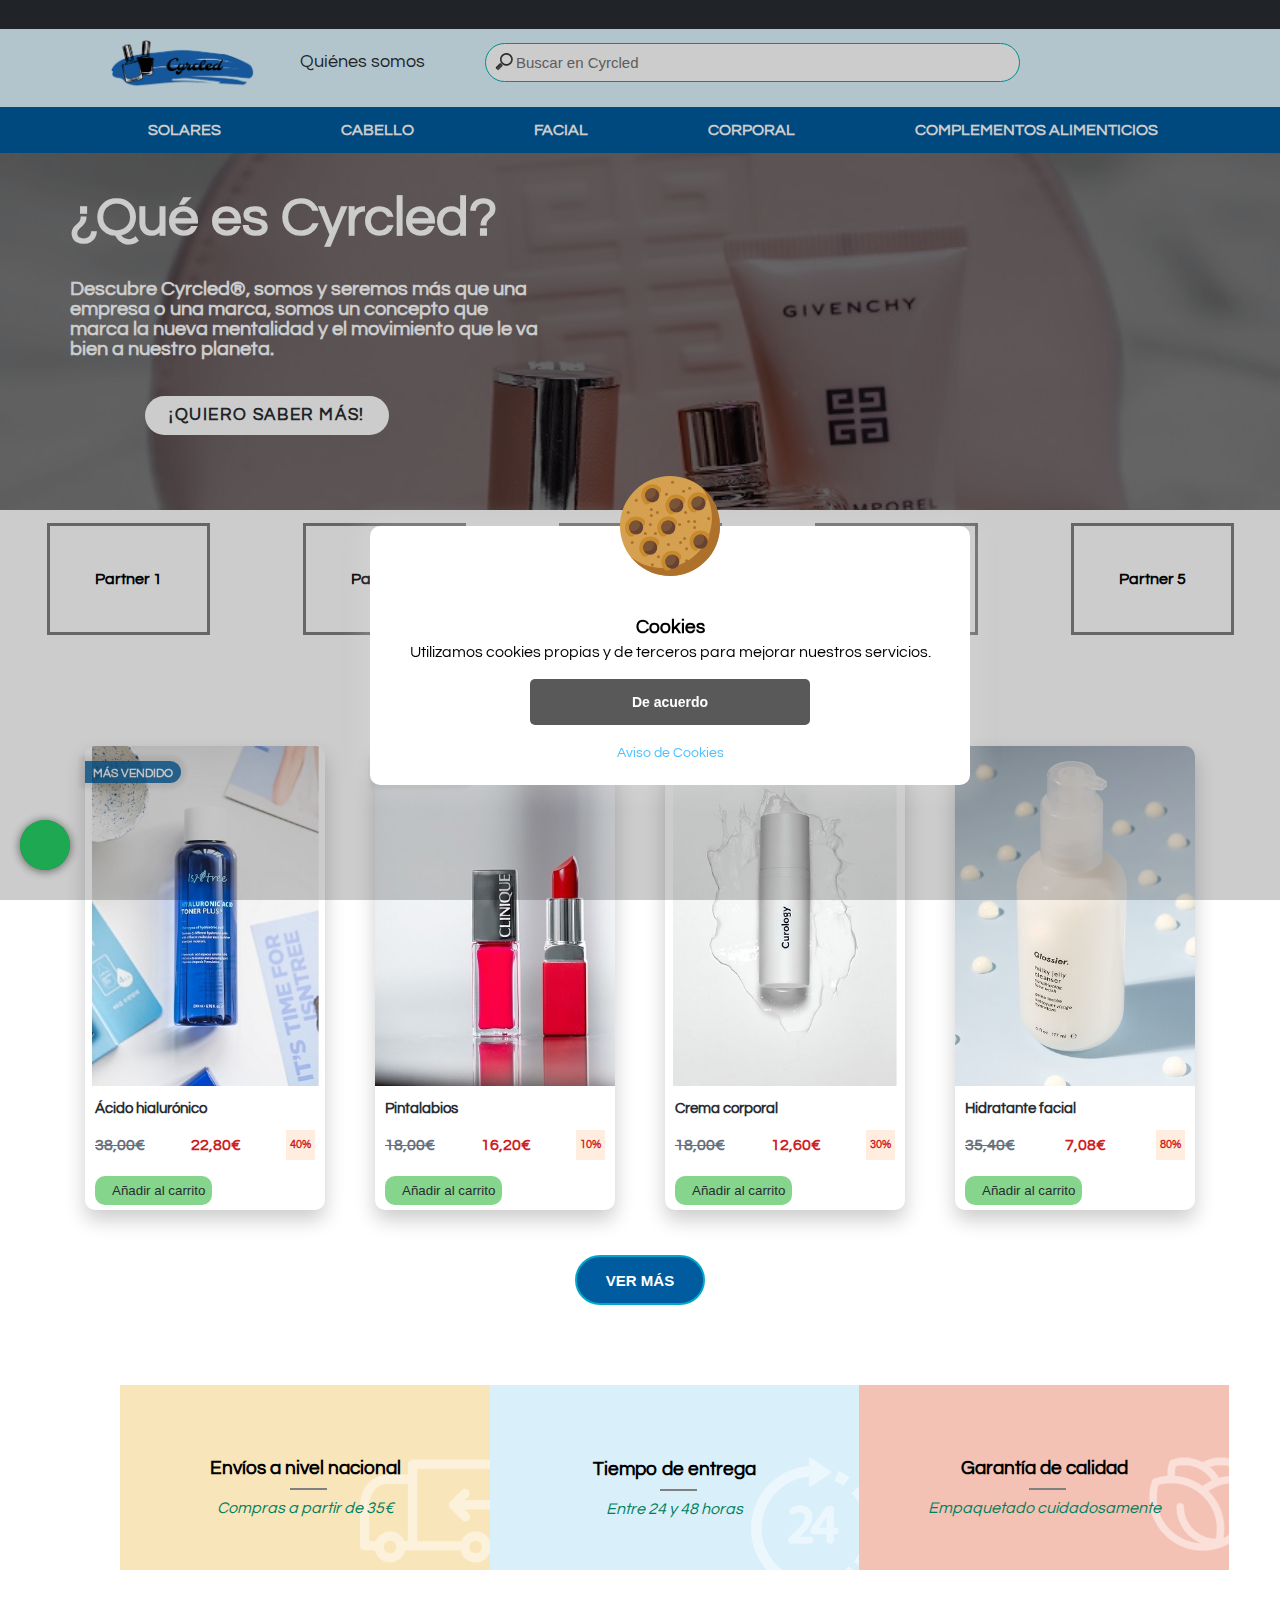
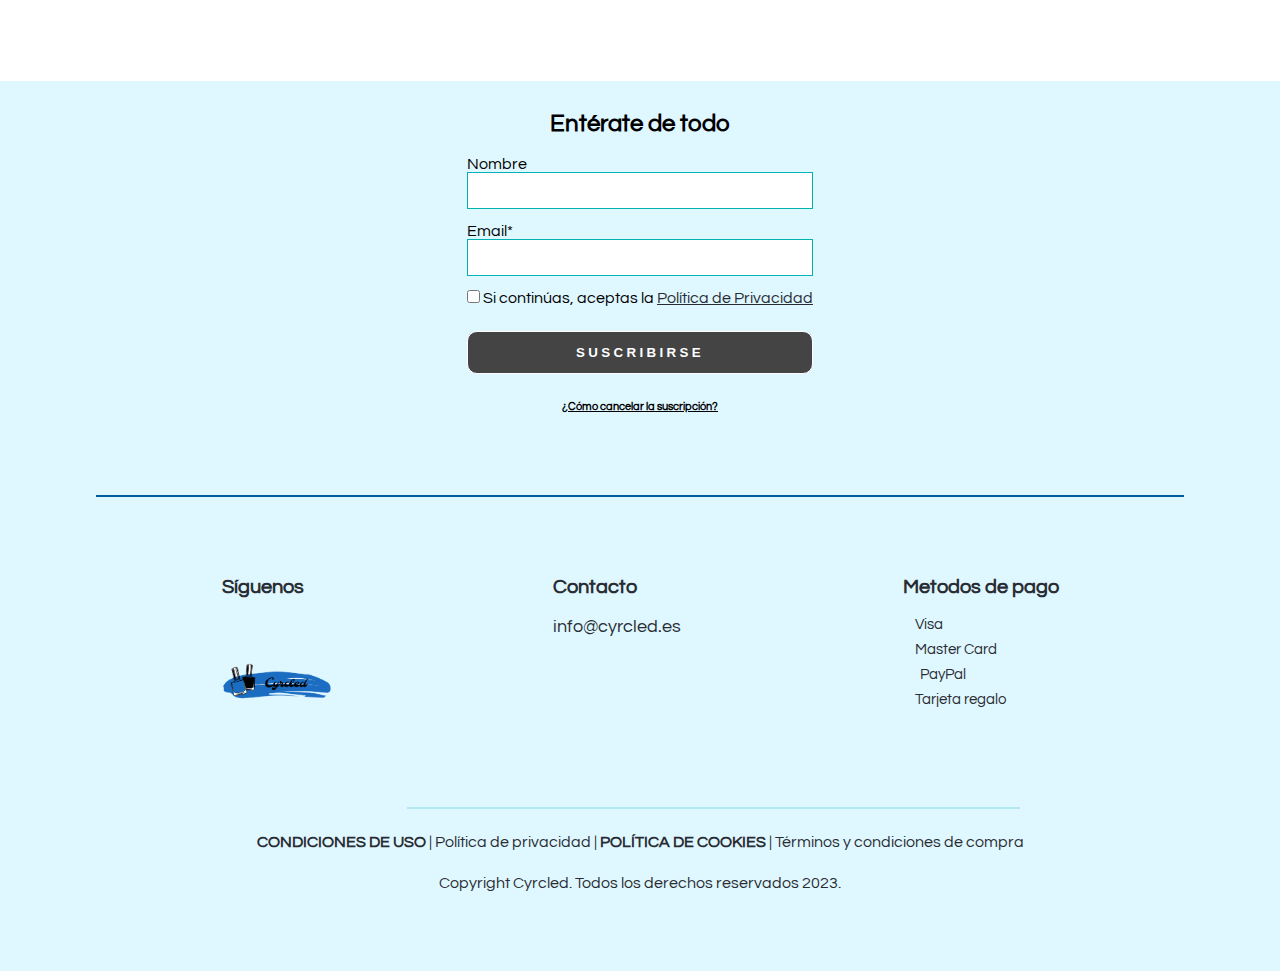
==== commit 7e1275cd: "add extra features" ====
--- a/index.html
+++ b/index.html
@@ -4,27 +4,33 @@
 <head>
     <meta charset="UTF-8">
     <meta name="viewport" content="width=device-width, initial-scale=1.0">
-    <link rel="stylesheet" href="/style.css" />
-    <link rel="stylesheet" href="/style-footer.css" />
-    <link rel="stylesheet" href="/style-cookies.css" />
-    <link rel="stylesheet" href="/style-envio.css" />
-    <link rel="stylesheet" href="/style-suscribe.css" />
-    <link rel="stylesheet" href="/style-whatsYflecha.css" />
-    <link rel="stylesheet" href="/style-cart.css" />
-    <link rel="stylesheet" href="/style-responsive.css" />
+    <link rel="stylesheet" href="/css/style.css">
+    <link rel="stylesheet" href="/css/style-whatsYflechaYmodal.css">
+    <link rel="stylesheet" href="/css/style-envio.css" />
+    <link rel="stylesheet" href="/css/style-suscribe.css" />
+    <!-- <link rel="stylesheet" href="/css/style-cart.css" /> -->
+    <link rel="stylesheet" href="/css/style-footer.css" />
+    <link rel="stylesheet" href="/css/style-cookies.css" />
+    <link rel="stylesheet" href="/css/style-responsive-header.css">
+    <link rel="stylesheet" href="/css/style-responsive-principal.css">
+    <link rel="stylesheet" href="/css/style-responsive-footer.css">
+    <link rel="preconnect" href="https://fonts.googleapis.com">
+    <link rel="preconnect" href="https://fonts.gstatic.com" crossorigin>
+    <link href="https://fonts.googleapis.com/css2?family=Questrial&display=swap" rel="stylesheet">
     <link href="https://fonts.googleapis.com/css2?family=Didact+Gothic&display=swap" rel="stylesheet" />
     <link rel="stylesheet" href="https://cdnjs.cloudflare.com/ajax/libs/font-awesome/6.1.1/css/all.min.css"
         integrity="sha512-KfkfwYDsLkIlwQp6LFnl8zNdLGxu9YAA1QvwINks4PhcElQSvqcyVLLD9aMhXd13uQjoXtEKNosOWaZqXgel0g=="
         crossorigin="anonymous" referrerpolicy="no-referrer" />
-    <link rel="icon" type="image/png" sizes="16x16" href="/img/favicon.png">
+    <link rel="icon" type="image/png" sizes="16x16" href="assets/img/favicon.png">
     <meta name="msapplication-TileColor" content="#ffffff">
     <meta name="theme-color" content="#ffffff">
     <title>Cyrcled</title>
 </head>
 
-<body>
+<body style="min-height: auto;">
+    <!-------------------------------- FIN WHATS Y FLECHA -------------------------------------->
     <div class="flecha-arriba">
-        <img src="/img/flecha.png" alt="flecha" />
+        <img src="assets/img/flecha.png" alt="flecha" />
     </div>
     <div class="btn-whatsApp">
         <a href="https://api.whatsapp.com/send?phone=+" class="btn-whatsApp" id="tooltip" target="_blank">
@@ -32,6 +38,8 @@
                 PRODUCTOS</span>
         </a>
     </div>
+    <!-------------------------------- FIN WHATS Y FLECHA -------------------------------------->
+
     <!-------------------------------- MODAL CARGAR PÁGINA NEWSLETTER -------------------------------------->
     <div class="modal-newslet-completa">
         <input type="checkbox" id="cerrar">
@@ -64,7 +72,7 @@
     <!-------------------------------- FIN MODAL CARGAR PÁGINA NEWSLETTER -------------------------------------->
 
     <!-------------------------------- ENCABEZADO -------------------------------------->
-    <header>
+    <header id="header">
         <div class="suscribete">
             <ul class="slide-text">Gastos de envío gratis a partir de 45€</ul>
             <ul class="slide-text">Inicia sesión como socio/a y disfruta de las ventajas</ul>
@@ -72,21 +80,28 @@
         </div>
         <nav class="encabezado-completo" id="encabezado-completo">
             <div class="encabezado">
+                <i class="fas fa-bars" id="btn_menu"></i>
+                <div id="back_menu"></div>
+                <span class="menu-text">Menú</span>
                 <div class="nombre-tienda">
                     <a href="/index.html">
-                        <img class="cyrcled-logo" src="/img/Logo.png" alt="Logo Cyrcled" />
+                        <img class="cyrcled-logo" src="/assets/img/Logo.png" alt="Logo Cyrcled" />
                     </a>
                 </div>
-                <div class="encab-somos">
-                    <a href="/index-somos.html">Quiénes somos</a>
+                <div class="encab-somosInput">
+                    <div class="encab-somos">
+                        <a href="/index-somos.html">Quiénes somos</a>
+                    </div>
+                    <div class="encab-input">
+                        <input type="text" name="search" placeholder="Buscar en Cyrcled" class="src"
+                            id="autocomplete-input" autocomplete="off" />
+                    </div>
                 </div>
                 <div class="nav-icons">
-                    <input type="text" name="search" placeholder="Buscar en Cyrcled" class="src" id="autocomplete-input"
-                        autocomplete="off" />
                     <a href="#" title="Lista de deseos">
                         <i class="fa-regular fa-heart fa-lg" alt="Lista de deseos"></i>
                     </a>
-                    <div class="header__cart--notification">0</div>
+                    <!-- <div class="header__cart--notification">0</div> -->
                     <a href="#" title="Carro de compra" class="principal-cartChart">
                         <i class="fa-solid fa-bag-shopping" alt="Carro Compra"></i>
                     </a>
@@ -94,89 +109,64 @@
                         <i class="fa-solid fa-circle-user" alt="Login"></i>
                     </a>
                 </div>
-                <!-------------------------------- PERSISTENT HEADER SCROLL -------------------------------------->
-                <div class="menu-appear">
-                    <div class="movil">
-                        <input type="checkbox" id="btn_menu">
-                        <label for="btn_menu" class="btn_menu flex_column">
-                            <span id="btn_span_1" class="btn_span"></span>
-                            <span id="btn_span_2" class="btn_span"></span>
-                            <span id="btn_span_3" class="btn_span"></span>
-                            <span class="menu-text">Menú</span>
-                        </label>
-                        <div class="container_flex">
-                            <nav class="container_menu flex_column">
-                                <div class="container_menu-total">
-                                    <div class="container_menu-item">
-                                        <a href="#" class="menu-item-product"><img src="/img/encabezado/cabello.jpg"
-                                                alt="">Solares</a>
-                                        <a href="#"><i class="menu-item-next"></i></a>
-                                    </div>
-                                    <hr class="container_menu-separa">
-                                    <div class="container_menu-item">
-                                        <a href="#" class="menu-item-product"><img src="/img/encabezado/cabello.jpg"
-                                                alt="">Cabello</a>
-                                        <a href="#"><i class="menu-item-next"></i></a>
-                                    </div>
-                                    <hr class="container_menu-separa">
-                                    <div class="container_menu-item">
-                                        <a href="#" class="menu-item-product"><img src="/img/encabezado/cabello.jpg"
-                                                alt="">Facial</a>
-                                        <a href="#"><i class="menu-item-next"></i></a>
-                                    </div>
-                                    <hr class="container_menu-separa">
-                                    <div class="container_menu-item">
-                                        <a href="#" class="menu-item-product"><img src="/img/encabezado/cabello.jpg"
-                                                alt="">Corporal</a>
-                                        <a href="#"><i class="menu-item-next"></i></a>
-                                    </div>
-                                    <hr class="container_menu-separa">
-                                    <div class="container_menu-item">
-                                        <a href="#" class="menu-item-product"><img src="/img/encabezado/cabello.jpg"
-                                                alt="">Complementos alimenticios</a>
-                                        <a href="#"><i class="menu-item-next"></i></a>
-                                    </div>
-                                    <hr class="container_menu-separa">
-                                </div>
-                                <ul class="login-register">
-                                    <li><a href="#">Iniciar Sesión</a></li>
-                                    <hr class="fin-encab-menu" />
-                                    <li><a href="#">Regístrate</a></li>
-                                </ul>
-                            </nav>
-                        </div>
-                        <!-- <div class="overlay" id="overlay"></div> -->
-                    </div>
-                    <div class="carro-compra-oculto">
-                        <div class="header__cart--notification-oculto">0</div>
-                        <a href="#" title="Carro compra" class="principal-cartChart-oculto">
-                            <i class="fa-solid fa-bag-shopping" alt="Carro Compra"></i>
-                        </a>
-                    </div>
-                </div>
-                <!-------------------------------- FIN PERSISTENT HEADER SCROLL -------------------------------------->
             </div>
         </nav>
+        <!-------------------------------- MENU HAMBURGUESA -------------------------------------->
         <div class="menu-encab-completo">
-            <ul class="menu-encab">
-                <li>
-                    <a href="#">Solares</a>
-                </li>
-                <li>
-                    <a href="#">Cabello</a>
-                </li>
-                <li>
-                    <a href="#">Facial</a>
-                </li>
-                <li>
-                    <a href="#">Corporal</a>
-                </li>
-                <li>
-                    <a href="#">Complementos alimenticios</a>
-                </li>
-            </ul>
+            <nav id="nav">
+                <a href="/index.html">
+                    <img class="cyrcled-logo-menu" src="/assets/img/Logo.png" alt="Logo Cyrcled" />
+                </a>
+                <ul class="menu-encab">
+                    <li>
+                        <div class="container_menu-item">
+                            <a href="#" class="menu-item-product"><img src="assets/img/encabezado/cabello.jpg"
+                                    alt="">Solares</a>
+                            <a href="#"><i class="menu-item-next"></i></a>
+                        </div>
+                    </li>
+                    <li>
+                        <div class="container_menu-item">
+                            <a href="#" class="menu-item-product"><img src="assets/img/encabezado/cabello.jpg"
+                                    alt="">Cabello</a>
+                            <a href="#"><i class="menu-item-next"></i></a>
+                        </div>
+                    </li>
+                    <li>
+                        <div class="container_menu-item">
+                            <a href="#" class="menu-item-product"><img src="assets/img/encabezado/cabello.jpg"
+                                    alt="">Facial</a>
+                            <a href="#"><i class="menu-item-next"></i></a>
+                        </div>
+                    </li>
+                    <li>
+                        <div class="container_menu-item">
+                            <a href="#" class="menu-item-product"><img src="assets/img/encabezado/cabello.jpg"
+                                    alt="">Corporal</a>
+                            <a href="#"><i class="menu-item-next"></i></a>
+                        </div>
+                    </li>
+                    <li>
+                        <div class="container_menu-item">
+                            <a href="#" class="menu-item-product"><img src="assets/img/encabezado/cabello.jpg"
+                                    alt="">Complementos alimenticios</a>
+                            <a href="#"><i class="menu-item-next"></i></a>
+                        </div>
+                    </li>
+                </ul>
+                <ul class="login-register">
+                    <li class="login-register-bottom">
+                        <a href="#">Iniciar Sesión</a>
+                    </li>
+                    <hr class="fin-encab-menu" />
+                    <li class="login-register-bottom">
+                        <a href="#">Regístrate</a>
+                    </li>
+                </ul>
+            </nav>
         </div>
         <!-- <hr class="fin-encab" /> -->
+        <!-------------------------------- FIN MENU HAMBURGUESA -------------------------------------->
     </header>
     <!-------------------------------- FIN ENCABEZADO -------------------------------------->
 
@@ -185,8 +175,8 @@
         <h1 class="secreto-dos-heading">
             ¿Qué es Cyrcled?
         </h1>
-        <p class="secreto-dos-subheading">Descubre Cyrcled®, ipsum dolor sit amet consectetur adipisicing elit.
-            Laudantium iusto in soluta aut odio facilis ullam eos tempora repudiandae voluptate sunt.
+        <p class="secreto-dos-subheading">Descubre Cyrcled®, somos y seremos más que una empresa o una marca, somos un
+            concepto que marca la nueva mentalidad y el movimiento que le va bien a nuestro planeta.
         </p>
         <div class="banner__buttons">
             <a role="button" href="/index-somos.html" class="button-mas">¡QUIERO SABER MÁS!</a>
@@ -197,13 +187,13 @@
             <div id="carrusel-contenido">
                 <div id="carrusel-caja">
                     <div class="carrusel-elemento">
-                        <img class="imagenes" src="/img/slider/Imagen1.jpg" alt="Error de carga">
+                        <img class="imagenes" src="assets/img/slider/Imagen1.jpg" alt="Error de carga">
                     </div>
                     <div class="carrusel-elemento">
-                        <img class="imagenes" src="/img/slider/Imagen2.jpg" alt="Error de carga">
+                        <img class="imagenes" src="assets/img/slider/Imagen2.jpg" alt="Error de carga">
                     </div>
                     <div class="carrusel-elemento">
-                        <img class="imagenes" src="/img/slider/Imagen3.jpg" alt="Error de carga">
+                        <img class="imagenes" src="assets/img/slider/Imagen3.jpg" alt="Error de carga">
                     </div>
                 </div>
             </div>
@@ -259,7 +249,7 @@
                         <div class="product-offer">
                             <p class="sticker_1">MÁS VENDIDO</p>
                         </div>
-                        <img src="/img/novedades/hyaluronic.jpg" alt="Error de carga">
+                        <img src="assets/img/novedades/hyaluronic.jpg" alt="Error de carga">
                     </figure>
                     <div class="info-product">
                         <h2>Ácido hialurónico</h2>
@@ -282,7 +272,7 @@
                         <div class="product-offer">
                             <p class="sticker_1">MÁS VENDIDO</p>
                         </div>
-                        <img src="/img/novedades/labios.jpg" alt="Error de carga">
+                        <img src="assets/img/novedades/labios.jpg" alt="Error de carga">
                     </figure>
                     <div class="info-product">
                         <h2>Pintalabios</h2>
@@ -302,7 +292,7 @@
                 </div>
                 <div class="item">
                     <figure>
-                        <img src="/img/novedades/cream.jpg" alt="Error de carga">
+                        <img src="assets/img/novedades/cream.jpg" alt="Error de carga">
                     </figure>
                     <div class="info-product">
                         <h2>Crema corporal</h2>
@@ -322,7 +312,7 @@
                 </div>
                 <div class="item">
                     <figure>
-                        <img src="/img/novedades/face-wash.jpg" alt="Error de carga">
+                        <img src="assets/img/novedades/face-wash.jpg" alt="Error de carga">
                     </figure>
                     <div class="info-product">
                         <h2>Hidratante facial</h2>
@@ -345,7 +335,7 @@
                 <!-------------------------------- SEGUNDO GRUPO DE PRODUCTOS (NOVEDADES) -------------------------------------->
                 <div class="item dissapear">
                     <figure>
-                        <img src="/img/novedades/hidratant.jpg" alt="Error de carga">
+                        <img src="assets/img/novedades/hidratant.jpg" alt="Error de carga">
                     </figure>
                     <div class="info-product">
                         <h2>Skin care</h2>
@@ -365,7 +355,7 @@
                 </div>
                 <div class="item dissapear">
                     <figure>
-                        <img src="/img/novedades/limpiadorFacial.jpg" alt="Error de carga">
+                        <img src="assets/img/novedades/limpiadorFacial.jpg" alt="Error de carga">
                     </figure>
                     <div class="info-product">
                         <h2>Limpiador facial</h2>
@@ -385,7 +375,7 @@
                 </div>
                 <div class="item dissapear">
                     <figure>
-                        <img src="/img/novedades/solar.jpg" alt="Error de carga">
+                        <img src="assets/img/novedades/solar.jpg" alt="Error de carga">
                     </figure>
                     <div class="info-product">
                         <h2>Crema solar</h2>
@@ -405,7 +395,7 @@
                 </div>
                 <div class="item dissapear">
                     <figure>
-                        <img src="/img/novedades/desinfectante.jpg" alt="Error de carga">
+                        <img src="assets/img/novedades/desinfectante.jpg" alt="Error de carga">
                     </figure>
                     <div class="info-product">
                         <h2>Desinfectante de manos</h2>
@@ -433,19 +423,19 @@
         <section class="imagen-envio">
             <div class="titulo">
 
-                <img src="/assets/envios/box-service-1.png" alt="Entrega Pedidos" />
+                <img src="assets/envios/box-service-1.png" alt="Entrega Pedidos" />
 
                 <div class="envio">
                     <h3>Envíos a nivel nacional</h3>
                     <hr class="separar-envio" />
                     <a href="#">
-                        <span class="entre24">Compras a partir de 35$</span>
+                        <span class="entre24">Compras a partir de 35€</span>
                     </a>
                 </div>
             </div>
             <div class="titulo">
 
-                <img src="/assets/envios/box-service-2.png" alt="Tiempo de envío" />
+                <img src="assets/envios/box-service-2.png" alt="Tiempo de envío" />
 
                 <div class="envio">
                     <h3>Tiempo de entrega</h3>
@@ -457,7 +447,7 @@
             </div>
             <div class="titulo">
 
-                <img src="/assets/envios/box-service-3.png" alt="Garantía de calidad" />
+                <img src="assets/envios/box-service-3.png" alt="Garantía de calidad" />
 
                 <div class="envio">
                     <h3>Garantía de calidad</h3>
@@ -540,7 +530,7 @@
                             <i class="fa-brands fa-instagram fa-2x"></i>
                         </a>
                         <div class="nombre-tienda">
-                            <img class="cyrcled-logo-foot" src="/img/Logo.png" alt="Logo Cyrcled" />
+                            <img class="cyrcled-logo-foot" src="assets/img/Logo.png" alt="Logo Cyrcled" />
                         </div>
                     </div>
                     <div class="location-clic">
@@ -594,10 +584,9 @@
         </footer>
     </section>
     <!-------------------------------- FIN FOOTER -------------------------------------->
-
     <!-------------------------------- COOKIES -------------------------------------->
     <div class="aviso-cookies" id="aviso-cookies">
-        <img class="galleta" src="/img/svg/cookie.svg" alt="Galleta" />
+        <img class="galleta" src="assets/img/svg/cookie.svg" alt="Galleta" />
         <h3 class="titulo-cookies">Cookies</h3>
         <p class="parrafo">
             Utilizamos cookies propias y de terceros para mejorar nuestros
@@ -609,10 +598,11 @@
     </div>
     <div class="fondo-aviso-cookies" id="fondo-aviso-cookies"></div>
     <!-------------------------------- FIN COOKIES -------------------------------------->
-    <script src="/script.js"></script>
-    <script src="/script-favheartVermas.js"></script>
-    <script src="/script-persistHeader.js"></script>
-    <script src="/script-cookies.js"></script>
+    <script src="/js/script.js"></script>
+    <script src="/js/script-favheartVermas.js"></script>
+    <!-- <script src="/script-persistHeader.js"></script> -->
+    <script src="/js/script-cookies.js"></script>
+    <script src="/js/script-menuHamb.js"></script>
 </body>
 
 </html>--- a/css/style.css
+++ b/css/style.css
@@ -0,0 +1,511 @@
+* {
+  margin: 0;
+  padding: 0;
+  box-sizing: border-box;
+}
+
+html,
+body {
+  height: 100%;
+  font-family: "Questrial", sans-serif;
+  /* font-family: "Didact Gothic", sans-serif; */
+  /* background-color: #f5f5f5; */
+  /* font-family: "Klarna Text", sans-serif; */
+}
+
+header {
+  background-color: #dff7ff;
+}
+#header {
+  width: 100%;
+  height: 115px;
+  /* position: fixed; */
+  z-index: 1;
+}
+
+:root {
+  --cyrcled: #a7b335;
+  --endeavour: #005c9e;
+  --cerulean: #00a7cc;
+  --feijoa: #85d58c;
+  --ligth-blue: #dff7ff;
+  --bondie-blue: #00b2b3;
+  --tropical-rain-forest: #00805e;
+  --black: #292d33;
+  --white: #fff;
+  --heart: #ce1f26;
+}
+
+a {
+  text-decoration: none;
+}
+
+ul {
+  list-style: none;
+}
+
+.fin-encab {
+  border: 1px solid;
+  border-color: var(--endeavour);
+  width: 85%;
+  margin: auto;
+  margin-top: 10px;
+}
+
+/* --------------------- ENCABEZADO --------------------- */
+
+.suscribete {
+  background-color: var(--black);
+  color: var(--white);
+  text-align: center;
+  z-index: 1;
+  position: relative;
+  font-size: 0.875rem;
+  padding: 0.9rem;
+  font-weight: 600;
+  letter-spacing: 2px;
+  overflow: hidden;
+  height: 1.4em;
+}
+.suscribete ul {
+  position: absolute;
+  width: 100%;
+  height: 0.1em;
+  line-height: 1.2em;
+  opacity: 0;
+  animation: slide 15s linear infinite;
+  display: flex;
+  justify-content: center;
+  align-items: center;
+}
+
+.suscribete ul:nth-child(1) {
+  animation-delay: 0s;
+}
+.suscribete ul:nth-child(2) {
+  animation-delay: 5s; /* Ajusta el tiempo de espera según la duración de la animación */
+}
+.suscribete ul:nth-child(3) {
+  animation-delay: 10s; /* Ajusta el tiempo de espera según la duración de la animación */
+}
+@keyframes slide {
+  0% {
+    opacity: 0;
+  }
+  5% {
+    opacity: 1;
+  }
+  33.33% {
+    opacity: 1;
+  }
+  38.33% {
+    opacity: 0;
+  }
+  100% {
+    opacity: 0;
+  }
+}
+
+/* .encabezado-completo {
+    background-color: rgb(223, 247, 255);
+    transition: all 1s;
+  } */
+.encabezado {
+  display: flex;
+  justify-content: space-around;
+  align-items: center;
+  margin-bottom: 15px;
+}
+
+/* LOGO */
+.cyrcled-logo {
+  width: 150px;
+  margin-left: -90px;
+  margin-top: 10px;
+  cursor: pointer;
+}
+.encab-somosInput {
+  display: flex;
+  align-items: center;
+  gap: 80px;
+}
+.encab-somos a {
+  color: var(--black);
+}
+
+/* CATEGORIAS */
+.menu-encab {
+  display: flex;
+  justify-content: center;
+  align-items: center;
+  background-color: var(--endeavour);
+  padding: 13px;
+  gap: 60px;
+}
+.menu-encab li {
+  text-transform: uppercase;
+  padding-left: 40px;
+  font-size: 15px;
+  font-weight: bold;
+  color: #828282;
+}
+
+/* Subrayado animado anchor (a): */
+.menu-encab a {
+  color: var(--white);
+  text-decoration: none;
+  background-image: linear-gradient(currentColor, currentColor);
+  background-position: 0% 100%;
+  background-repeat: no-repeat;
+  background-size: 0% 2px;
+  transition: background-size 0.3s;
+}
+/* Subrayado animado anchor (a), al pasar por encima: */
+.menu-encab li a:hover,
+.menu-encab li a:focus {
+  background-size: 100% 2px;
+}
+
+.nav-icons {
+  display: flex;
+  padding: 15px;
+  gap: 25px;
+  align-items: center;
+}
+.nav-icons a {
+  color: var(--endeavour);
+  font-size: 25px;
+}
+.nav-icons a:hover {
+  color: var(--tropical-rain-forest);
+}
+/* INPUT SEARCH -------------------------------------- */
+input.src {
+  text-align: left;
+  font-size: 15px;
+  border-radius: 25px;
+  color: var(--black);
+  background: var(--white) url("/assets/img/search-icon.png") no-repeat 9px
+    center;
+  transition: all 0.5s;
+  margin-right: 120px;
+}
+input#autocomplete-input {
+  width: 555px;
+}
+textarea:focus,
+input:focus,
+input[type]:focus {
+  box-shadow: 0 1px 1px rgba(229, 103, 23, 0.075) inset,
+    0 0 8px var(--endeavour);
+  outline: 0 none;
+}
+input[type="text"] {
+  display: inline-block;
+  padding: 10px;
+  /* border: none; */
+  border: 1px solid var(--bondie-blue);
+  background-color: var(--white);
+}
+#autocomplete-input {
+  padding-left: 30px;
+}
+
+/* NOTIFICACIÓN CANTIDAD DE PRODUCTOS CARRITO */
+.header__cart--notification {
+  display: none;
+  background-color: var(--cerulean);
+  width: 15px;
+  height: 12px;
+  border-radius: 16px;
+  position: absolute;
+  top: 50px;
+  right: 86px;
+  font-size: 0.6em;
+  text-align: center;
+  color: hsl(0deg, 0%, 100%);
+}
+
+/* DISPLAY: NONE. PARA MENÚ HAMBURGUESA */
+.menu-encab-completo nav a .cyrcled-logo,
+.encabezado #btn_menu,
+.menu-text,
+.menu-item-product img,
+.menu-item-next,
+.cyrcled-logo-menu,
+.login-register {
+  display: none;
+}
+
+/* ESCRITO ENCIMA IMAGEN */
+.secreto-dos {
+  position: absolute;
+  font-size: 50px;
+  font-weight: 700;
+  padding: 70px;
+  color: var(--white);
+  z-index: 1;
+}
+
+.secreto-dos-heading {
+  max-width: 30rem;
+  font-size: 55px;
+}
+.secreto-dos-subheading {
+  max-width: 30rem;
+  font-size: 20px;
+  margin-top: 2rem;
+}
+.banner__buttons {
+  margin-left: 75px;
+  margin-top: 20px;
+}
+.button-mas {
+  font-size: 17px;
+  letter-spacing: 0.1rem;
+  background-color: var(--white);
+  color: var(--black);
+  display: inline-flex;
+  justify-content: center;
+  align-items: center;
+  box-sizing: border-box;
+  font-weight: 700;
+  line-height: 0.8rem;
+  padding: 0.8rem 1.5rem;
+  border-radius: 150px;
+}
+
+/* TEXTO ENCIMA SLIDER */
+.imagen-detras {
+  display: flex;
+  justify-content: flex-start;
+  align-items: center;
+  filter: brightness(50%);
+}
+.imagen-detras h1 {
+  border-radius: 10px;
+  text-align: center;
+}
+
+/* CREAR SLIDER DE IMAGENES AUTOMATICO: */
+#carrusel-contenido {
+  margin: 0 auto;
+  overflow: hidden;
+  text-align: left;
+}
+#carrusel-caja {
+  animation: automatizacion 15s infinite linear;
+  transition: all 0.75s ease;
+  height: 345px;
+  width: 300%;
+}
+@keyframes automatizacion {
+  0% {
+    margin-left: 0;
+  }
+  30% {
+    margin-left: 0;
+  }
+  35% {
+    margin-left: -100%;
+  }
+  65% {
+    margin-left: -100%;
+  }
+  70% {
+    margin-left: -200%;
+  }
+  95% {
+    margin-left: -200%;
+  }
+  100% {
+    margin-left: 0;
+  }
+}
+
+.imagenes {
+  height: 390px;
+  width: 100%;
+  object-fit: cover;
+}
+.carrusel-elemento {
+  float: left;
+  width: 33.333%;
+}
+
+/* MENU PARTNERS */
+.menu-partner {
+  display: grid;
+  grid-template-columns: repeat(5, 1fr);
+  justify-items: center;
+  margin-top: 10px;
+}
+.menu-partner-item {
+  border: 3px solid gray;
+  padding: 45px;
+  font-weight: 700;
+}
+
+/* NOVEDADES */
+.global-sec {
+  margin-right: 70px;
+  margin-left: 70px;
+}
+
+.nov-semana {
+  text-align: center;
+  font-size: 30px;
+  font-weight: 700;
+  padding: 40px;
+  /* text-decoration: underline var(--tropical-rain-forest); */
+}
+
+/* NOVEDADES SECCIÓN IMÁGENES */
+.container-items {
+  display: grid;
+  grid-template-columns: repeat(4, 1fr);
+  gap: 20px;
+  margin-bottom: 15px;
+}
+.item {
+  border-radius: 10px;
+  cursor: pointer;
+  margin-right: 15px;
+  margin-left: 15px;
+  box-shadow: 0 10px 20px rgba(0, 0, 0, 0.2);
+}
+.item:hover {
+  box-shadow: 0 10px 20px rgba(0, 0, 0, 0.2);
+}
+.item:hover img {
+  transform: scale(1.2);
+}
+.item img {
+  width: 100%;
+  height: 340px;
+  object-fit: cover;
+  border-radius: 10px 10px 0 0;
+  transition: all 0.5s;
+  /* transform: scale(1.2); */
+}
+.item figure {
+  overflow: hidden;
+}
+.product-offer p {
+  background: var(--endeavour);
+  color: var(--white);
+  opacity: 0.8;
+  border-top-left-radius: 0;
+  border-top-right-radius: 40px;
+  border-bottom-right-radius: 40px;
+  border-bottom-left-radius: 0;
+  font-size: 0.75rem;
+  padding-left: 0.5rem;
+  padding-right: 0.5rem;
+  height: 1.4rem;
+  line-height: 1.6rem;
+  box-shadow: 0 0 5px 5px #0000001a;
+  position: absolute;
+  z-index: 1;
+  margin-top: 15px;
+  font-weight: 700;
+}
+.info-product {
+  padding: 5px 10px;
+  line-height: 2;
+  display: flex;
+  flex-direction: column;
+  gap: 5px;
+  color: var(--black);
+}
+.info-product h2 {
+  font-size: 15px;
+}
+.info-product button {
+  border: none;
+  background: none;
+  background-color: var(--feijoa);
+  color: var(--black);
+  padding: 7px 7px;
+  cursor: pointer;
+  border-radius: 10px;
+  display: flex;
+  align-items: center;
+  justify-content: center;
+  gap: 10px;
+}
+.info-product button:hover {
+  background-color: var(--tropical-rain-forest);
+  color: var(--white);
+}
+.corazon {
+  display: flex;
+  cursor: pointer;
+  font-size: 20px;
+  justify-content: space-between;
+  align-items: center;
+}
+
+/* NOVEDADES SECCIÓN IMÁGENES - PRECIOS */
+.details-prices {
+  display: flex;
+  justify-content: space-between;
+  margin-bottom: 10px;
+  align-items: center;
+}
+.price {
+  font-weight: 700;
+  color: hsl(219deg, 9%, 45%);
+  text-decoration: line-through;
+}
+.price-rebaja {
+  font-weight: 700;
+  display: flex;
+  align-items: center;
+  gap: 10px;
+  color: var(--heart);
+}
+.percent-discount {
+  font-size: 0.7em;
+  background-color: hsl(25deg, 100%, 94%);
+  color: var(--heart);
+  padding: 4px;
+  border: 4px;
+  font-weight: 700;
+}
+/* BOTON MAS IMAGENES*/
+.btn-light {
+  margin: 30px;
+  margin-left: 50%;
+  cursor: pointer;
+  text-transform: uppercase;
+  border: 0;
+  font-weight: bold;
+  align-items: center;
+  padding: 15px;
+  color: var(--white);
+  font-size: 15px;
+  width: 130px;
+  height: 50px;
+  background-color: var(--endeavour);
+  text-decoration: none;
+  border-radius: 50px;
+  border: 2px solid var(--cerulean);
+  transform: translateX(-50%);
+}
+.btn-light:hover {
+  background-color: var(--cerulean);
+  border: 2px solid var(--endeavour);
+  color: var(--black);
+}
+
+/* CORAZON */
+.change-heart {
+  background: url(/img/svg/heart-solid-red.svg) center no-repeat;
+  color: var(--heart);
+}
+
+/* CLICK BOTÓN VER MÁS */
+.dissapear {
+  display: none;
+}
--- a/css/style-whatsYflechaYmodal.css
+++ b/css/style-whatsYflechaYmodal.css
@@ -0,0 +1,230 @@
+/* FLECHA
+ * =================================================================== */
+.flecha-arriba {
+  display: none;
+  width: 50px;
+  height: 50px;
+  padding: 4px;
+  border-radius: 50%;
+  text-align: center;
+  background-color: transparent;
+  cursor: pointer;
+  position: fixed;
+  bottom: 30px;
+  right: 30px;
+  z-index: 1;
+  /* box-shadow: 0 0 10px #fff, 0 0 0 3px #0003; */
+  box-shadow: 0 0 10px #fff, 0 0 0 3px var(--cerulean);
+}
+
+.flecha-arriba img {
+  width: 80%;
+}
+
+/* WHATSAPP ICON
+* =================================================================== */
+.btn-whatsApp {
+  position: fixed;
+  width: 50px;
+  height: 50px;
+  line-height: 50px;
+  bottom: 30px;
+  left: 20px;
+  background: #25d366;
+  color: #fff;
+  border-radius: 50px;
+  text-align: center;
+  font-size: 35px;
+  box-shadow: 0px 1px 10px rgba(0, 0, 0, 0.3);
+  z-index: 1;
+  transition: all 300ms ease;
+  /* animation: efectButton 1.2s infinite; */
+}
+.btn-whatsApp:hover {
+  background: var(--bondie-blue);
+}
+/* Darle efecto al botón de whats */
+@keyframes efectButton {
+  0% {
+    box-shadow: 0 0 0 0 rgba(0, 0, 0, 0.85);
+  }
+  100% {
+    box-shadow: 0 0 0 25px rgba(0, 0, 0, 0);
+  }
+}
+
+/* TOOLTIP WHATSAPP*/
+.btn-whatsApp:hover .tooltip-box {
+  display: inline-block;
+}
+.tooltip-box {
+  display: none;
+  width: 320px;
+  position: absolute;
+  background: var(--black);
+  line-height: 20px;
+  z-index: 500;
+  text-align: center;
+  color: var(--white);
+  font-size: 10px;
+  padding: 5px 10px;
+  border-radius: 5px;
+  left: 0;
+  right: 0;
+  bottom: 50px;
+}
+.tooltip-box::after {
+  content: "";
+  display: block;
+  border-top: 7px solid var(--black);
+  border-left: 7px solid transparent;
+  border-right: 7px solid transparent;
+  position: absolute;
+  bottom: -7px;
+  left: 18px;
+}
+
+/* MODAL AL CARGAR LA PÁGINA NEWSLETTER 
+* =================================================================== */
+.modal-newslet {
+  width: 100%;
+  height: 100%;
+  position: fixed;
+  background: rgba(0, 0, 0, 0.8);
+  /* height: 3074px; */
+  /* position: absolute; */
+  top: 0;
+  left: 0;
+  display: flex;
+  animation: modal-newslet 3s 4s forwards;
+  visibility: hidden;
+  opacity: 0;
+  z-index: 3;
+}
+
+.contenido {
+  margin: auto;
+  width: 35%;
+  height: 77%;
+  /* background: white; */
+  background: var(--ligth-blue);
+  border-radius: 10px;
+  position: fixed;
+  right: 400px;
+  top: 100px;
+}
+
+.contenido h2 {
+  padding-top: 20px;
+  font-size: 35px;
+  text-align: center;
+}
+.modal-discount {
+  color: var(--endeavour);
+}
+.contenido h4 {
+  padding-top: 15px;
+  text-align: center;
+  color: #b1acac;
+  font-style: italic;
+}
+
+/* INPUT EMAIL */
+input#email-newslet {
+  box-sizing: border-box;
+  border-radius: 4px;
+  padding: 0px 0px 0px 16px;
+  height: 50px;
+  width: 75%;
+  text-align: left;
+  color: rgb(0, 0, 0);
+  /* font-family: Kanit, "Helvetica Neue", Helvetica, Arial, sans-serif; */
+  font-size: 16px;
+  font-weight: 400;
+  letter-spacing: 0px;
+  background-color: rgb(255, 255, 255);
+  border: 1px solid rgb(96, 106, 114);
+  margin-bottom: 25px;
+  margin-left: 33px;
+}
+.email-newslet {
+  margin-top: 30px;
+  margin-left: 35px;
+}
+.accept-newslet {
+  margin: 0 auto;
+  width: 75%;
+}
+.accept-newslet input {
+  background: rgb(24, 23, 23);
+  border-radius: 74px;
+  color: rgb(255, 255, 255);
+  font-size: 19px;
+  font-weight: 600;
+  cursor: pointer;
+  height: 50px;
+  margin-left: 30px;
+}
+
+.newslet-politica {
+  color: #606a72;
+  font-size: 10px;
+  font-weight: 400;
+  margin: 0 auto;
+  text-align: center;
+  width: 65%;
+  /*  padding-top: 20px; */
+}
+
+.newslet-politica-btn button {
+  background: rgba(226, 197, 170, 0);
+  border-radius: 0px;
+  border-style: none;
+  border-color: rgb(0, 0, 0);
+  border-width: 0px;
+  color: rgb(96, 106, 114);
+  font-size: 12px;
+  font-weight: 400;
+  letter-spacing: 0px;
+  line-height: 1;
+  white-space: normal;
+  padding-top: 20px;
+  padding-bottom: 11px;
+  text-align: center;
+  word-break: break-word;
+  align-self: flex-end;
+  cursor: pointer;
+  height: auto;
+  width: 100%;
+}
+
+/* X CERRAR MODAL*/
+#cerrar {
+  display: none;
+}
+#cerrar + label {
+  position: fixed;
+  font-size: 20px;
+  z-index: 4;
+  height: 40px;
+  width: 40px;
+  line-height: 40px;
+  border-radius: 50%;
+  right: 384px;
+  top: 100px;
+  cursor: pointer;
+  animation: modal-newslet 3s 4s forwards;
+  visibility: hidden;
+  opacity: 0;
+}
+#cerrar:checked + label,
+#cerrar:checked ~ .modal-newslet {
+  display: none;
+}
+
+@keyframes modal-newslet {
+  100% {
+    visibility: visible;
+    opacity: 1;
+  }
+}
--- a/css/style-envio.css
+++ b/css/style-envio.css
@@ -0,0 +1,76 @@
+/* SECCIÓN ENVIOS UNO*/
+.imagen-envio {
+  display: flex;
+  flex-direction: row;
+  justify-content: space-around;
+  margin: 50px;
+}
+
+.imagen-envio img {
+  transition: 1s linear;
+}
+
+.imagen-envio img:hover {
+  box-shadow: 10px 10px 14px 2px rgba(0, 0, 0, 0.47);
+}
+
+.envio {
+  text-align: center;
+  transform: translate(0%, -200%);
+}
+
+.separar-envio {
+  width: 10%;
+  margin-left: 170px;
+  margin-top: 10px;
+  margin-bottom: 10px;
+  border: 1px solid;
+}
+
+.entre24 {
+  font-style: italic;
+  color: var(--tropical-rain-forest);
+}
+.entre24:hover {
+  text-decoration: underline;
+}
+
+/* SECTION ENVIOS DOS*/
+/* .bennefits {
+  background-color: #ffffff;
+  height: 163px;
+  display: flex;
+  align-items: center;
+  justify-content: space-between;
+}
+.bennefits-container {
+  display: flex;
+  align-items: center;
+  justify-content: space-between;
+  align-content: center;
+  width: 100%;
+}
+.bennefits-title {
+  font-style: normal;
+  font-weight: 600;
+  font-size: 15px;
+  line-height: 0;
+  display: flex;
+  align-items: center;
+  text-align: center;
+  color: #525252;
+  line-height: 20px;
+  margin-top: 8px;
+}
+.bennefits-text {
+  font-style: normal;
+  font-weight: normal;
+  font-size: 12px;
+  line-height: 0;
+  display: flex;
+  align-items: center;
+  text-align: center;
+  color: #525252;
+  justify-content: center;
+}
+ */
--- a/css/style-suscribe.css
+++ b/css/style-suscribe.css
@@ -0,0 +1,146 @@
+/* FORM */
+.boletin {
+  margin-top: 40px;
+  position: relative;
+  background-color: var(--ligth-blue);
+  /*   border-radius: 15px; */
+  /* width: 97%; */
+  /* margin: 0 auto; */
+}
+
+.enterate h2 {
+  text-align: center;
+  padding-top: 30px;
+  padding-bottom: 20px;
+}
+.form {
+  display: flex;
+  flex-direction: row;
+  justify-content: space-evenly;
+}
+
+/* INPUTS FORM */
+.name input,
+.email input {
+  display: inline-block;
+  width: 100%;
+  padding: 10px;
+  border: 1px solid var(--bondie-blue);
+  color: #444;
+  background-color: #fff;
+  margin: 0 0 14px;
+  height: auto;
+}
+
+input[type="submit"] {
+  cursor: pointer;
+  display: block;
+  padding: 13px;
+  border: 1px solid #fff;
+  color: var(--white);
+  background-color: #444;
+  width: 100%;
+  letter-spacing: 0.25em;
+  text-transform: uppercase;
+  font-weight: 700;
+  margin: 25px 0;
+  border-radius: 10px;
+}
+input[type="submit"]:hover {
+  background-color: var(--cerulean);
+  color: black;
+}
+
+.container-policy a {
+  color: var(--black);
+  text-decoration: underline;
+  background-position: 0% 100%;
+  background-repeat: no-repeat;
+  background-size: 0% 2px;
+  transition: background-size 0.3s;
+}
+#cancelar-suscri {
+  text-align: center;
+  font-size: 11px;
+  line-height: 16px;
+  text-decoration: underline;
+  font-weight: 600;
+  margin-bottom: 70px;
+  cursor: pointer;
+}
+/* MODAL CANCELAR SUSCRIPCIÓN */
+.modal {
+  display: none;
+  position: fixed;
+  z-index: 2;
+  padding-top: 200px;
+  left: 0;
+  bottom: 0;
+  top: 0;
+  width: 100%;
+  height: 100%;
+  overflow: auto;
+  background-color: rgba(0, 0, 0, 0.5);
+}
+.contenido-modal {
+  position: relative;
+  background-color: #f2f2f2;
+  margin: auto;
+  padding: 20px;
+  width: 60%;
+  animation-name: animarsuperior;
+  animation-duration: 0.5s;
+}
+@keyframes animarsuperior {
+  from {
+    top: -300px;
+    opacity: 0;
+  }
+  to {
+    top: 0;
+    opacity: 1;
+  }
+}
+/* MODAL CANCELAR SUSCRIPCIÓN --- BOTÓN CERRAR */
+.close {
+  color: black;
+  float: right;
+  font-size: 30px;
+  font-weight: bold;
+}
+.close:hover,
+.close:focus {
+  color: #000;
+  text-decoration: none;
+  cursor: pointer;
+}
+
+/* MODAL CANCELAR SUSCRIPCIÓN --- BOTÓN OK */
+.btn-ok {
+  cursor: pointer;
+  display: block;
+  padding: 13px;
+  border: 1px solid #fff;
+  color: #fff;
+  background-color: #444;
+  width: 100%;
+  letter-spacing: 0.25em;
+  text-transform: uppercase;
+  font-weight: 700;
+  margin: 25px 0;
+  border-radius: 10px;
+}
+.btn-ok:hover {
+  background-color: var(--cerulean);
+  color: black;
+}
+/* MODAL CANCELAR SUSCRIPCIÓN --- DENTRO DEL MODAL: */
+.cancelar-suscri-bis {
+  text-align: center;
+  padding: 20px;
+}
+
+.cancelar-suscri-parraf {
+  padding: 30px;
+  font-size: 15px;
+}
--- a/css/style-cart.css
+++ b/css/style-cart.css
@@ -0,0 +1,291 @@
+/* MENU FIJO */
+.fixed {
+  position: fixed;
+  width: 100%;
+  height: 60px;
+  /* top: 6%; */
+  top: 0;
+  left: 0;
+  background-color: rgba(255, 255, 255, 0.5);
+  backdrop-filter: blur(10px);
+  z-index: 2;
+}
+
+/* ESTILOS CARRO COMPRA CUANDO HACES SCROLL*/
+.carro-compra-oculto,
+.menu-appear {
+  display: none;
+  transition: all 0.5s ease;
+}
+/* .menu-appear {
+  cursor: pointer;
+} */
+
+.carro-compra-oculto a {
+  color: var(--endeavour);
+  font-size: 30px;
+  margin-right: 25px;
+}
+.carro-compra-oculto a:hover {
+  color: var(--tropical-rain-forest);
+}
+
+/* NOTIFICACIÓN CANTIDAD DE PRODUCTOS CARRITO CUANDO HACES SCROLL */
+.header__cart--notification-oculto {
+  background-color: var(--cerulean);
+  width: 17px;
+  height: 14px;
+  border-radius: 16px;
+  position: absolute;
+  top: 10px;
+  right: 20px;
+  font-size: 0.6em;
+  text-align: center;
+  color: hsl(0deg, 0%, 100%);
+}
+
+/* BOTÓN MENÚ 3 RAYAS */
+/* button.main-menu {
+  background-color: transparent;
+  border: 0;
+  cursor: pointer;
+}
+i.menu-icon {
+  width: 24px;
+  height: 24px;
+  display: block;
+}
+button.main-menu span {
+  letter-spacing: 1.08px;
+  color: #1a051d;
+  padding-right: 10px;
+  font-weight: 500;
+  font-size: 14px;  
+  position: relative;
+  top: 5px;
+} */
+
+/* BOTÓN MENÚ 3 RAYAS */
+/* .flex_column {
+  display: flex;
+  flex-flow: column wrap;
+  justify-content: space-evenly;
+  align-items: center;
+} */
+/* .movil {
+  width: 100%;
+  height: 100vh;
+  background: #e0e0e0;
+  cursor:pointer;
+} */
+
+.container-list-elements {
+  display: flex;
+  flex-direction: column;
+  gap: 30px;
+  padding-top: 150px;
+  padding-left: 20px;
+}
+
+#btn_menu,
+.btn_menu {
+  position: fixed;
+  top: 13px;
+  left: 20px;
+  /* right: 20px; */
+  z-index: 3;
+  cursor: pointer;
+}
+#btn_menu {
+  display: none;
+}
+.btn_menu {
+  width: 30px;
+  /* height: 40px; */
+}
+.btn_span {
+  position: absolute;
+  top: 0;
+  width: 30px;
+  height: 5px;
+  background: var(--endeavour);
+  transition: all 0.3s ease;
+}
+.btn_span:nth-child(2) {
+  top: 10px;
+}
+.btn_span:nth-child(3) {
+  top: 20px;
+}
+#btn_menu:checked ~ .btn_menu #btn_span_1 {
+  top: 10px;
+  transform: rotate(45deg);
+}
+#btn_menu:checked ~ .btn_menu #btn_span_2 {
+  opacity: 0;
+}
+#btn_menu:checked ~ .btn_menu #btn_span_3 {
+  top: 10px;
+  transform: rotate(-45deg);
+}
+
+.menu-text {
+  letter-spacing: 1.08px;
+  color: #1a051d;
+  padding-right: 10px;
+  font-weight: 500;
+  font-size: 14px;
+  position: relative;
+  top: 25px;
+  right: 3px;
+}
+
+/* FONDO OSCURO EN MENU HAMBURGUESA */
+/* .container_flex {
+  position: relative;
+  z-index: 1;
+} */
+/* .overlay {
+  position: fixed;
+  top: 0;
+  left: 0;
+  width: 100%;
+  height: 100%;
+  background-color: rgba(
+    0,
+    0,
+    0,
+    0.5
+  ); 
+  display: none;
+}
+#btn_menu:checked ~ .overlay {
+  display: block;
+} */
+
+/* .container_flex {
+  position: relative;
+  width: 100%;
+  height: 100vh;
+  overflow: hidden;
+} */
+/* .container_flex {
+  display: none;
+  position: fixed;
+  z-index: 2;
+  padding-top: 200px;
+  left: 0;
+  bottom: 0;
+  top: 0;
+  width: 100%;
+  height: 100%;
+  overflow: auto;
+  background-color: rgba(0, 0, 0, 0.5);
+} */
+
+.container_menu {
+  width: 100%;
+  height: 100vh;
+}
+.container_menu {
+  position: absolute;
+  top: 60px;
+  left: -100vw;
+  /* top: 0; */
+  /* width: 100%; */
+  width: 685px;
+  height: 100vh;
+  /*  background: #434343; */
+  background: var(--white);
+  transition: all 0.5s ease;
+  z-index: 2;
+}
+#btn_menu:checked ~ .container_flex .container_menu {
+  left: 0;
+}
+
+/* MENU DESPLEGABLE ITEMS */
+.container_menu-total {
+  margin-top: 40px;
+}
+.container_menu-item {
+  display: flex;
+  /* justify-content: center; */
+  align-items: center;
+  margin: 20px;
+  padding-left: 20px;
+}
+/* .menu-item-product {
+  font-size: 14px;
+  border: none;
+  outline: none;
+  padding: 14px 16px;
+  background-color: inherit;
+  font-family: inherit;
+  margin: 0;
+  letter-spacing: 1px;
+  padding: 0px;
+  width: 90%;
+} */
+.menu-item-product {
+  display: flex;
+  letter-spacing: 1px;
+  /* width: 70%; */
+  width: 50%;
+  align-items: center;
+  text-transform: uppercase;
+  font-weight: bold;
+  color: var(--black);
+}
+
+.menu-item-product img {
+  border-radius: 50%;
+  max-width: 35px;
+  height: 35px;
+  margin-right: 16px;
+}
+.menu-item-next {
+  background-image: url(/img/svg/icon-next.svg);
+  background-repeat: no-repeat;
+  background-size: cover;
+  width: 10px;
+  height: 16px;
+  display: block;
+  margin-left: 40px;
+}
+
+.container_menu-separa {
+  /* width: 80%; */
+  width: 60%;
+  margin-left: 25px;
+}
+
+/* .login-register {
+  display: flex;
+  gap: 130px;
+  position: absolute;
+  bottom: 60px;
+   bottom: 0;
+  width: 100%;
+  background: var(--tropical-rain-forest);
+  height: 80px;
+  padding: 30px;
+  padding-left: 153px;
+} */
+.login-register {
+  display: flex;
+  position: relative;
+  bottom: -111px;
+  background: var(--tropical-rain-forest);
+  height: 75px;
+  justify-content: space-evenly;
+  align-items: center;
+}
+.login-register a {
+  color: var(--white);
+  font-weight: 700;
+  letter-spacing: 3px;
+}
+.fin-encab-menu {
+  height: 50%;
+}
--- a/css/style-footer.css
+++ b/css/style-footer.css
@@ -0,0 +1,104 @@
+/* ESTILOS FOOTER */
+
+.separa-encab {
+  margin-top: 50px;
+  margin-bottom: 25px;
+  width: 80%;
+  margin-left: 150px;
+  opacity: 0.2;
+  border: 1px solid;
+  border-color: var(--bondie-blue);
+}
+
+footer {
+  display: block;
+  position: static;
+  bottom: 0;
+  top: 0;
+  /*  background-color: var(--feijoa); */
+  /* background-color: #292d33; */
+  background-color: var(--ligth-blue);
+  color: var(--black);
+  /*  margin: 50px 0;  */
+  padding: 80px 0;
+}
+
+.footer-clic {
+  display: flex;
+  justify-content: space-evenly;
+}
+
+.location-clic h5 {
+  font-size: 20px;
+  padding-bottom: 20px;
+}
+.siguenos h5 {
+  font-size: 20px;
+  padding-bottom: 20px;
+}
+.siguenos a {
+  padding-right: 15px;
+  color: var(--black);
+}
+/* .siguenos i {
+  padding-top: 20px;
+  padding-right: 20px;
+} */
+.siguenos a:hover {
+  color: var(--bondie-blue);
+}
+
+.location-clic {
+  font-size: 18px;
+  padding-bottom: 20px;
+}
+.location-clic a,
+span {
+  color: var(--black);
+}
+
+.footer-container {
+  display: flex;
+  justify-content: space-around;
+  padding-top: 30px;
+}
+.footer-container a {
+  color: var(--black);
+  text-decoration: none;
+  background-image: linear-gradient(currentColor, currentColor);
+  background-position: 0% 100%;
+  background-repeat: no-repeat;
+  background-size: 0% 2px;
+  transition: background-size 0.3s;
+}
+/* Subrayado animado anchor (a), al pasar por encima: */
+.footer-container a:hover,
+.footer-container a:focus {
+  background-size: 100% 2px;
+}
+footer .col-md-4 {
+  display: flex;
+  justify-content: space-around;
+  padding-top: 25px;
+}
+.col-md-4 a {
+  color: var(--bondie-blue);
+  font-weight: 700;
+}
+.metodos-pago {
+  font-size: 15px;
+  display: grid;
+  grid-template-rows: repeat(4, 1fr);
+  gap: 10px;
+}
+span.pay-icon {
+  margin-left: 12px;
+}
+span.paypal-icon {
+  margin-left: 17px;
+}
+.cyrcled-logo-foot {
+  width: 110px;
+  /* margin-left: 30px; */
+  margin-top: 30px;
+}
--- a/css/style-cookies.css
+++ b/css/style-cookies.css
@@ -0,0 +1,85 @@
+.aviso-cookies {
+  display: none;
+  background: #fff;
+  padding: 20px;
+  width: calc(100% - 40px);
+  max-width: 600px;
+  line-height: 150%;
+  border-radius: 10px;
+  position: fixed;
+  bottom: 115px;
+  left: 370px;
+  padding-top: 90px;
+  /* 
+  bottom: 20px;
+  left: 20px; 
+  padding-top: 60px;
+  */
+  z-index: 100;
+  box-shadow: 0px 2px 20px 10px rgba(222, 222, 222, 0.25);
+  text-align: center;
+}
+
+.aviso-cookies.activo {
+  display: block;
+}
+
+.aviso-cookies .galleta {
+  max-width: 100px;
+  position: absolute;
+  top: -50px;
+  left: calc(50% - 50px);
+}
+
+.aviso-cookies .titulo,
+.aviso-cookies .parrafo {
+  margin-bottom: 15px;
+}
+
+.aviso-cookies .boton {
+  width: 50%;
+  background: #595959;
+  border: none;
+  color: #fff;
+  /* font-family: "Roboto", sans-serif; */
+  text-align: center;
+  align-items: center;
+  padding: 15px 20px;
+  font-weight: 700;
+  cursor: pointer;
+  transition: 0.3s ease all;
+  border-radius: 5px;
+  margin: 0 auto;
+  margin-bottom: 15px;
+  /* margin-left: 40px; */
+  font-size: 14px;
+}
+
+.aviso-cookies .boton:hover {
+  background: #000;
+}
+
+.aviso-cookies .enlace {
+  color: #4dbfff;
+  text-decoration: none;
+  font-size: 14px;
+}
+
+.aviso-cookies .enlace:hover {
+  text-decoration: underline;
+}
+
+.fondo-aviso-cookies {
+  display: none;
+  background: rgba(0, 0, 0, 0.2);
+  position: fixed;
+  z-index: 99;
+  width: 100vw;
+  height: 100vh;
+  top: 0;
+  left: 0;
+}
+
+.fondo-aviso-cookies.activo {
+  display: block;
+}
--- a/css/style-responsive-header.css
+++ b/css/style-responsive-header.css
@@ -0,0 +1,1359 @@
+/* --------------------------------------------------------- */
+/* RESPONSIVE 1920PX */
+/* --------------------------------------------------------- */
+
+@media screen and (max-width: 1920px) {
+  #header {
+    height: 130px;
+  }
+  .cyrcled-logo {
+    width: 160px;
+    margin-left: 85px;
+    margin-bottom: 5px;
+  }
+  input#autocomplete-input {
+    width: 610px;
+  }
+  input[type="text"] {
+    padding: 10px;
+  }
+  input.src {
+    margin-right: 155px;
+    margin-left: 80px;
+  }
+  .encab-somosInput {
+    gap: 215px;
+    align-items: flex-start;
+  }
+  .encab-somos a {
+    padding-left: 25px;
+    position: absolute;
+    font-size: 20px;
+  }
+  .nav-icons {
+    gap: 35px;
+    padding: inherit;
+    margin-right: 100px;
+  }
+  .nav-icons a {
+    font-size: 30px;
+  }
+  .menu-encab {
+    margin-top: 0px;
+    gap: 100px;
+    padding: 20px;
+  }
+  .menu-encab li {
+    padding-left: 25px;
+    font-size: 18px;
+  }
+}
+
+/* --------------------------------------------------------- */
+/* RESPONSIVE 1650PX */
+/* --------------------------------------------------------- */
+@media screen and (max-width: 1650px) {
+  #header {
+    height: 115px;
+  }
+  .cyrcled-logo {
+    width: 160px;
+    margin-left: 85px;
+    margin-bottom: 5px;
+  }
+  input#autocomplete-input {
+    width: 610px;
+  }
+  input[type="text"] {
+    padding: 10px;
+  }
+  input.src {
+    margin-right: 155px;
+    margin-left: 80px;
+  }
+  .encab-somosInput {
+    gap: 150px;
+    align-items: flex-start;
+  }
+  .encab-somos a {
+    padding-left: 45px;
+    position: absolute;
+    font-size: 18px;
+    padding-top: 9px;
+  }
+  .nav-icons {
+    gap: 35px;
+    padding: inherit;
+    margin-right: 100px;
+  }
+  .nav-icons a {
+    font-size: 30px;
+  }
+  .menu-encab {
+    margin-top: -5px;
+    gap: 95px;
+    padding: 15px;
+    position: relative;
+    z-index: 1;
+  }
+  .menu-encab li {
+    padding-left: 25px;
+    font-size: 16px;
+  }
+}
+
+/* --------------------------------------------------------- */
+/* RESPONSIVE 1330PX */
+/* --------------------------------------------------------- */
+
+@media screen and (max-width: 1330px) {
+  #header {
+    height: 120px;
+  }
+  .cyrcled-logo {
+    width: 145px;
+    margin-left: 110px;
+  }
+  .nav-icons {
+    gap: 30px;
+    padding: inherit;
+    margin-right: 115px;
+  }
+}
+
+/* --------------------------------------------------------- */
+/* RESPONSIVE 1315PX */
+/* --------------------------------------------------------- */
+
+@media screen and (max-width: 1315px) {
+  input#autocomplete-input {
+    width: 535px;
+  }
+}
+
+/* --------------------------------------------------------- */
+/* RESPONSIVE 1240PX */
+/* --------------------------------------------------------- */
+
+@media screen and (max-width: 1240px) {
+  input#autocomplete-input {
+    width: 505px;
+  }
+  .menu-encab li {
+    font-size: 16px;
+  }
+}
+
+/* --------------------------------------------------------- */
+/* RESPONSIVE 1205PX */
+/* --------------------------------------------------------- */
+
+@media screen and (max-width: 1205px) {
+  .cyrcled-logo {
+    margin-left: 5px;
+  }
+  .encab-somosInput {
+    gap: 55px;
+  }
+  input#autocomplete-input {
+    width: 450px;
+  }
+  .encab-somos a {
+    padding-left: 8px;
+    font-size: 16px;
+    padding-top: 10px;
+  }
+  input.src {
+    margin-right: 100px;
+  }
+  .nav-icons a {
+    font-size: 25px;
+  }
+}
+
+/* --------------------------------------------------------- */
+/* RESPONSIVE 1181PX */
+/* --------------------------------------------------------- */
+
+@media screen and (max-width: 1181px) {
+  input#autocomplete-input {
+    width: 275px;
+  }
+}
+
+/* --------------------------------------------------------- */
+/* RESPONSIVE 1040PX */
+/* --------------------------------------------------------- */
+
+@media screen and (max-width: 1040px) {
+  .contenido {
+    right: 345px;
+  }
+  .contenido h2 {
+    font-size: 32px;
+  }
+  #cerrar + label {
+    right: 332px;
+  }
+  .menu-encab {
+    gap: 80px;
+  }
+  .menu-encab li {
+    font-size: 14px;
+  }
+}
+
+/* --------------------------------------------------------- */
+/* RESPONSIVE 1008PX */
+/* --------------------------------------------------------- */
+
+@media screen and (max-width: 1008px) {
+  .contenido h2 {
+    font-size: 30px;
+  }
+  .accept-newslet input {
+    font-size: 18px;
+    height: 45px;
+  }
+}
+
+/* --------------------------------------------------------- */
+/* RESPONSIVE 915PX */
+/* --------------------------------------------------------- */
+
+@media screen and (max-width: 915px) {
+  .cyrcled-logo {
+    margin-left: 50px;
+  }
+  input#autocomplete-input {
+    width: 285px;
+  }
+  input.src {
+    margin-right: 75px;
+  }
+  .menu-encab {
+    gap: 40px;
+  }
+  .contenido h2 {
+    font-size: 28px;
+  }
+  .contenido {
+    right: 315px;
+  }
+  #cerrar + label {
+    right: 302px;
+  }
+}
+
+/* --------------------------------------------------------- */
+/* RESPONSIVE 870PX */
+/* --------------------------------------------------------- */
+
+@media screen and (max-width: 870px) {
+  .encab-somosInput {
+    gap: 30px;
+  }
+  .menu-encab {
+    gap: 30px;
+  }
+  .cyrcled-logo {
+    width: 140px;
+  }
+  input.src {
+    margin-right: 45px;
+  }
+  .encab-somos a {
+    padding-left: 0px;
+    font-size: 15px;
+  }
+}
+
+/* --------------------------------------------------------- */
+/* RESPONSIVE 795PX */
+/* --------------------------------------------------------- */
+
+@media screen and (max-width: 795px) {
+  .menu-encab {
+    gap: 20px;
+  }
+  input.src {
+    margin-right: 30px;
+  }
+  .encab-somosInput {
+    gap: 20px;
+  }
+  .encab-somos a {
+    font-size: 14px;
+  }
+  .nav-icons {
+    gap: 22px;
+    margin-right: 55px;
+  }
+  .nav-icons a {
+    font-size: 22px;
+  }
+  .contenido {
+    right: 270px;
+    height: 68%;
+  }
+  #cerrar + label {
+    right: 256px;
+  }
+  .contenido h2 {
+    font-size: 24px;
+  }
+  .contenido h4 {
+    font-size: 15px;
+  }
+  input#email-newslet {
+    font-size: 14px;
+    height: 40px;
+  }
+  .accept-newslet input {
+    font-size: 16px;
+    height: 40px;
+  }
+}
+
+/* --------------------------------------------------------- */
+/* RESPONSIVE 775PX */
+/* --------------------------------------------------------- */
+
+@media screen and (max-width: 775px) {
+  .cyrcled-logo {
+    margin-left: -30px;
+    width: 130px;
+  }
+  .encab-somosInput {
+    gap: 40px;
+  }
+  input#autocomplete-input {
+    width: 175px;
+    height: 30px;
+  }
+  .menu-encab li {
+    font-size: 13px;
+  }
+  input.src {
+    margin-right: 20px;
+  }
+  .nav-icons a {
+    font-size: 20px;
+  }
+}
+
+/* --------------------------------------------------------- */
+/* RESPONSIVE 700PX */
+/* --------------------------------------------------------- */
+
+@media screen and (max-width: 700px) {
+  #header {
+    height: 95px;
+  }
+  .menu-encab-completo nav {
+    position: fixed;
+    top: 0;
+    left: -375px;
+    /* background: white; */
+    background: var(--ligth-blue);
+    width: 375px;
+    height: 100vh;
+    padding: 25px;
+    z-index: 1;
+    transition: all 300ms;
+  }
+  .menu-encab-completo ul {
+    flex-direction: column;
+    /* margin-top: 40px; */
+  }
+  .menu-encab {
+    /* background-color: var(--white); */
+    background: var(--ligth-blue);
+    padding: 0px;
+    gap: 0px;
+    align-items: normal;
+    justify-content: normal;
+  }
+  .menu-encab-completo ul li {
+    /*  margin-top: 10px;
+      margin-left: -55px; */
+    border-bottom: 1px solid var(--endeavour);
+    padding: 4px 16px;
+    line-height: 15px;
+    width: 85%;
+  }
+  .menu-encab-completo ul li a {
+    /* color: #bebebe; */
+    color: var(--black);
+  }
+  .menu-encab li a:hover,
+  .menu-encab li a:focus {
+    background-size: 0% 0px;
+  }
+
+  #back_menu {
+    position: fixed;
+    top: 0;
+    left: 0;
+    width: 100%;
+    height: 100vh;
+    background: rgba(0, 0, 0, 0.5);
+    display: none;
+    z-index: 1;
+  }
+
+  .encabezado #btn_menu {
+    display: flex;
+    align-items: center;
+    justify-content: center;
+    width: 50px;
+    height: 50px;
+    background: rgba(255, 255, 255, 0.1);
+    font-size: 24px;
+    border-radius: 50px;
+    cursor: pointer;
+    transition: all 300ms;
+    /*  margin-left: 50px; */
+  }
+  .encabezado #btn_menu:hover {
+    background: rgba(255, 255, 255, 0.2);
+  }
+  .menu-text {
+    display: block;
+    letter-spacing: 1.08px;
+    color: #1a051d;
+    padding-right: 0px;
+    font-weight: 500;
+    font-size: 12px;
+    position: relative;
+    top: 19px;
+    right: 61px;
+  }
+
+  /* MENU ENCABEZADO DESPLEGABLE */
+  .container_menu-item {
+    display: flex;
+    align-items: center;
+    margin: 20px;
+  }
+  .menu-item-product {
+    display: flex;
+    letter-spacing: 1px;
+    width: 50%;
+    align-items: center;
+    text-transform: uppercase;
+    font-weight: bold;
+    color: var(--black);
+    font-size: 12px;
+  }
+  .menu-item-product img {
+    display: block;
+    border-radius: 50%;
+    max-width: 35px;
+    height: 35px;
+    margin-right: 20px;
+  }
+  .menu-item-next {
+    background-image: url(/img/svg/icon-next.svg);
+    background-repeat: no-repeat;
+    background-size: cover;
+    width: 10px;
+    height: 16px;
+    display: block;
+    margin-left: 95px;
+  }
+
+  .cyrcled-logo {
+    width: 110px;
+    margin-left: -60px;
+    margin-top: 7px;
+  }
+  .cyrcled-logo-menu {
+    display: block;
+    width: 110px;
+    margin-left: 0px;
+    margin-top: 0px;
+  }
+  input.src {
+    font-size: 13px;
+  }
+  input#autocomplete-input {
+    height: 30px;
+  }
+  .nav-icons {
+    gap: 20px;
+  }
+  .nav-icons a {
+    font-size: 22px;
+  }
+  .encab-somos {
+    margin-bottom: 37px;
+  }
+
+  .menu-encab-completo nav a .cyrcled-logo {
+    display: block;
+    width: 90px;
+  }
+  .encab-somos a {
+    font-size: 15px;
+  }
+  .encab-somosInput {
+    display: flex;
+    align-items: center;
+    gap: 25px;
+  }
+  input.src {
+    margin-right: 10px;
+    margin-top: 5px;
+  }
+
+  /* -------------------------------- style-cart ----------------*/
+  .login-register {
+    display: flex;
+    position: relative;
+    bottom: -72px;
+    background: var(--tropical-rain-forest);
+    height: 80px;
+    justify-content: space-evenly;
+    align-items: center;
+    flex-direction: row !important;
+    width: 375px;
+    right: 25px;
+    font-size: 15px;
+  }
+  .login-register a {
+    color: var(--white) !important;
+    font-weight: 700;
+    letter-spacing: 3px;
+  }
+  .fin-encab-menu {
+    height: 50%;
+  }
+  .login-register-bottom {
+    border-bottom: none !important;
+  }
+  .login-register-bottom a {
+    padding-left: 15px;
+  }
+  .contenido {
+    right: 230px;
+    height: 66%;
+  }
+  .contenido h2 {
+    font-size: 22px;
+  }
+  #cerrar + label {
+    right: 218px;
+    font-size: 16px;
+  }
+  .contenido h4 {
+    font-size: 13px;
+  }
+  input#email-newslet {
+    font-size: 12px;
+    height: 38px;
+  }
+  .newslet-politica-btn button {
+    font-size: 11px;
+    padding-top: 28px;
+  }
+  .accept-newslet input {
+    font-size: 15px;
+    height: 35px;
+  }
+  .accept-newslet input {
+    width: 78%;
+    margin-left: 31px;
+  }
+}
+
+/* --------------------------------------------------------- */
+/* RESPONSIVE 694PX */
+/* --------------------------------------------------------- */
+
+@media screen and (max-width: 694px) {
+  .menu-text {
+    right: 64px;
+  }
+  .cyrcled-logo {
+    width: 90px;
+    margin-left: -60px;
+  }
+  .encab-somos {
+    padding-bottom: 15px;
+  }
+  .encab-somos a {
+    font-size: 13px;
+    padding-top: 19px;
+  }
+}
+
+/* --------------------------------------------------------- */
+/* RESPONSIVE 665PX */
+/* --------------------------------------------------------- */
+
+@media screen and (max-width: 665px) {
+  .menu-text {
+    right: 58px;
+  }
+}
+
+/* --------------------------------------------------------- */
+/* RESPONSIVE 645PX */
+/* --------------------------------------------------------- */
+
+@media screen and (max-width: 645px) {
+  .encabezado {
+    margin-left: 7px;
+  }
+  .encabezado #btn_menu {
+    justify-content: space-between;
+  }
+  .menu-text {
+    right: 72px;
+  }
+  .cyrcled-logo {
+    width: 80px;
+    margin-left: -80px;
+  }
+  .menu-encab-completo nav {
+    left: -335px;
+    width: 335px;
+  }
+  .cyrcled-logo-menu {
+    width: 90px;
+  }
+  .menu-encab-completo ul li {
+    padding: 0px 0px;
+    width: 85%;
+  }
+  .menu-item-product {
+    font-size: 11px;
+  }
+  .menu-item-next {
+    margin-left: 70px;
+  }
+  .login-register {
+    width: 343px;
+    font-size: 12px;
+    bottom: -120px;
+  }
+  .login-register-bottom a {
+    padding-left: 30px;
+  }
+  .contenido {
+    height: 57%;
+    width: 43%;
+    right: 200px;
+  }
+  .contenido h2 {
+    font-size: 18px;
+  }
+  .contenido h4 {
+    font-size: 11px;
+  }
+  #cerrar + label {
+    right: 185px;
+  }
+  .email-newslet {
+    margin-top: 25px;
+    margin-left: 27px;
+  }
+  input#email-newslet {
+    font-size: 11px;
+    height: 32px;
+  }
+  .accept-newslet input {
+    font-size: 13px;
+    height: 30px;
+    width: 73%;
+  }
+  .newslet-politica {
+    font-size: 9px;
+    width: 75%;
+  }
+}
+
+/* --------------------------------------------------------- */
+/* RESPONSIVE 626PX */
+/* --------------------------------------------------------- */
+
+@media screen and (max-width: 626px) {
+  /* ENCABEZADO */
+  #header {
+    height: 95px;
+  }
+  .suscribete {
+    font-size: 0.65rem;
+  }
+  .encab-somosInput {
+    gap: 20px;
+  }
+  .encab-somos a {
+    font-size: 12px;
+  }
+  input#autocomplete-input {
+    width: 155px;
+  }
+  input.src {
+    font-size: 12px;
+  }
+  .nav-icons {
+    gap: 15px;
+  }
+  .nav-icons a {
+    font-size: 20px;
+  }
+}
+
+/* --------------------------------------------------------- */
+/* RESPONSIVE 606PX */
+/* --------------------------------------------------------- */
+
+@media screen and (max-width: 606px) {
+  .menu-text {
+    right: 73px;
+  }
+  .encabezado #btn_menu {
+    margin-left: 5px;
+  }
+  .menu-encab-completo nav {
+    width: 315px;
+  }
+  .login-register {
+    width: 325px;
+  }
+  .menu-item-next {
+    margin-left: 80px;
+  }
+}
+
+/* --------------------------------------------------------- */
+/* RESPONSIVE 584PX */
+/* --------------------------------------------------------- */
+
+@media screen and (max-width: 584px) {
+  .encabezado {
+    margin-left: 0px;
+  }
+  .menu-text {
+    right: 63px;
+    font-size: 10px;
+  }
+  .cyrcled-logo {
+    margin-left: -67px;
+  }
+}
+
+/* --------------------------------------------------------- */
+/* RESPONSIVE 560PX */
+/* --------------------------------------------------------- */
+
+@media screen and (max-width: 560px) {
+  /* ENCABEZADO */
+  .encab-somosInput {
+    gap: 10px;
+  }
+  .cyrcled-logo {
+    width: 90px;
+  }
+  .nav-icons {
+    gap: 12px;
+    margin-right: 25px;
+  }
+  .nav-icons a {
+    font-size: 17px;
+  }
+  .menu-text {
+    right: 70px;
+    font-size: 11px;
+  }
+  .encabezado #btn_menu {
+    margin-left: 10px;
+  }
+  .menu-text {
+    right: 67px;
+    font-size: 10px;
+  }
+  .cyrcled-logo {
+    margin-left: -65px;
+  }
+
+  input.src {
+    margin-right: 3px;
+  }
+  .menu-item-product {
+    font-size: 10px;
+  }
+  .menu-encab-completo nav {
+    width: 275px;
+  }
+  .login-register {
+    width: 283px;
+  }
+  .login-register a {
+    letter-spacing: 2px;
+  }
+  .login-register-bottom a {
+    padding-left: 23px;
+    font-size: 11px;
+  }
+  .contenido {
+    right: 153px;
+    top: 130px;
+  }
+  #cerrar + label {
+    right: 135px;
+    top: 130px;
+  }
+}
+
+/* --------------------------------------------------------- */
+/* RESPONSIVE 530PX */
+/* --------------------------------------------------------- */
+
+@media screen and (max-width: 530px) {
+  .menu-text {
+    right: 63px;
+  }
+  .cyrcled-logo {
+    width: 75px;
+  }
+  .nav-icons {
+    margin-right: 30px;
+  }
+}
+
+/* --------------------------------------------------------- */
+/* RESPONSIVE 515PX */
+/* --------------------------------------------------------- */
+
+@media screen and (max-width: 515px) {
+  /* ENCABEZADO */
+  .encab-somos a {
+    font-size: 11px;
+    padding-left: 0px;
+  }
+  input#autocomplete-input {
+    height: 25px;
+  }
+  .cyrcled-logo {
+    width: 75px;
+  }
+
+  /* MENU DESPLEGABLE */
+  .menu-encab-completo nav {
+    left: -250px;
+    width: 250px;
+  }
+  .menu-text {
+    padding-right: 0px;
+    font-size: 10px;
+    top: 17px;
+  }
+  .login-register {
+    width: 258px;
+  }
+  .login-register-bottom a {
+    padding-left: 20px;
+    font-size: 10px;
+  }
+}
+
+/* --------------------------------------------------------- */
+/* RESPONSIVE 500PX */
+/* --------------------------------------------------------- */
+
+@media screen and (max-width: 500px) {
+  .btn-whatsApp {
+    width: 40px;
+    height: 40px;
+    line-height: 39px;
+    font-size: 30px;
+  }
+  .menu-text {
+    right: 64px;
+  }
+  .cyrcled-logo {
+    width: 67px;
+  }
+  .menu-item-next {
+    margin-left: 85px;
+  }
+}
+
+/* --------------------------------------------------------- */
+/* RESPONSIVE 465PX */
+/* --------------------------------------------------------- */
+
+@media screen and (max-width: 465px) {
+  .contenido {
+    right: 125px;
+    top: 160px;
+    height: 50%;
+    width: 50%;
+  }
+  #cerrar + label {
+    right: 105px;
+    top: 155px;
+  }
+  .cyrcled-logo {
+    margin-left: -55px;
+  }
+  .nav-icons {
+    margin-right: 20px;
+  }
+  .encab-somos a {
+    padding-left: 7px;
+  }
+  .menu-text {
+    right: 58px;
+  }
+}
+
+/* --------------------------------------------------------- */
+/* RESPONSIVE 463PX */
+/* --------------------------------------------------------- */
+
+@media screen and (max-width: 463px) {
+  .contenido {
+    height: 56%;
+  }
+
+  .contenido h2 {
+    padding-top: 15px;
+  }
+  .contenido h4 {
+    padding-top: 12px;
+    font-size: 10px;
+  }
+  .email-newslet {
+    margin-top: 15px;
+  }
+  input#email-newslet {
+    margin-top: 15px;
+  }
+  .accept-newslet input {
+    font-size: 11px;
+    height: 28px;
+  }
+  .newslet-politica {
+    font-size: 8px;
+    width: 80%;
+    padding-top: 13px;
+  }
+  .newslet-politica-btn button {
+    font-size: 9px;
+    padding-top: 13px;
+  }
+}
+
+/* --------------------------------------------------------- */
+/* RESPONSIVE 450PX */
+/* --------------------------------------------------------- */
+
+@media screen and (max-width: 450px) {
+  .contenido {
+    height: 58%;
+  }
+  .cyrcled-logo {
+    margin-left: -51px;
+  }
+  .menu-text {
+    right: 54px;
+  }
+  .nav-icons {
+    margin-right: 16px;
+  }
+}
+
+/* --------------------------------------------------------- */
+/* RESPONSIVE 440PX */
+/* --------------------------------------------------------- */
+
+@media screen and (max-width: 440px) {
+  .nav-icons {
+    margin-right: 11px;
+    gap: 10px;
+  }
+  .nav-icons a {
+    font-size: 15px;
+  }
+}
+
+/* --------------------------------------------------------- */
+/* RESPONSIVE 428PX */
+/* --------------------------------------------------------- */
+
+@media screen and (max-width: 428px) {
+  #header {
+    height: 80px;
+  }
+  .suscribete {
+    font-size: 0.55rem;
+    padding: 0.8rem;
+  }
+  .nav-icons {
+    margin-right: 11px;
+    gap: 8px;
+  }
+  .nav-icons a {
+    font-size: 13px;
+  }
+  input#autocomplete-input {
+    height: 23px;
+  }
+  .encabezado #btn_menu {
+    font-size: 20px;
+  }
+  .menu-text {
+    right: 55px;
+  }
+}
+
+/* --------------------------------------------------------- */
+/* RESPONSIVE 414PX */
+/* --------------------------------------------------------- */
+
+@media screen and (max-width: 414px) {
+  .menu-text {
+    right: 58px;
+  }
+  .encabezado #btn_menu {
+    margin-left: 8px;
+  }
+  .cyrcled-logo {
+    width: 55px;
+  }
+  .encab-somos a {
+    font-size: 10px;
+  }
+  input.src {
+    font-size: 10px;
+    margin-right: 7px;
+  }
+  input#autocomplete-input {
+    width: 145px;
+  }
+}
+/* --------------------------------------------------------- */
+/* RESPONSIVE 402PX */
+/* --------------------------------------------------------- */
+
+@media screen and (max-width: 402px) {
+  .contenido {
+    right: 100px;
+    top: 120px;
+  }
+  #cerrar + label {
+    right: 79px;
+    top: 115px;
+    font-size: 12px;
+  }
+  .menu-text {
+    right: 55px;
+  }
+}
+
+/* --------------------------------------------------------- */
+/* RESPONSIVE 390PX */
+/* --------------------------------------------------------- */
+
+@media screen and (max-width: 390px) {
+  .suscribete {
+    font-size: 0.5rem;
+    padding: 0.75rem;
+  }
+  .cyrcled-logo {
+    width: 55px;
+    margin-right: 7px;
+  }
+  input#autocomplete-input {
+    height: 23px;
+    width: 123px;
+  }
+  .nav-icons a {
+    font-size: 12px;
+  }
+  .menu-text {
+    font-size: 9px;
+  }
+}
+
+/* --------------------------------------------------------- */
+/* RESPONSIVE 378PX */
+/* --------------------------------------------------------- */
+
+@media screen and (max-width: 378px) {
+  .menu-text {
+    right: 51px;
+  }
+}
+
+/* --------------------------------------------------------- */
+/* RESPONSIVE 370PX */
+/* --------------------------------------------------------- */
+
+@media screen and (max-width: 373px) {
+  .suscribete {
+    letter-spacing: 1.5px;
+  }
+  .nav-icons {
+    margin-right: 10px;
+  }
+  .encabezado #btn_menu {
+    font-size: 17px;
+  }
+  .menu-text {
+    right: 52px;
+    top: 12px;
+  }
+  .encab-somos a {
+    font-size: 9px;
+    padding-left: 11px;
+  }
+  .cyrcled-logo {
+    margin-right: 0px;
+  }
+}
+
+/* --------------------------------------------------------- */
+/* RESPONSIVE 365PX */
+/* --------------------------------------------------------- */
+
+@media screen and (max-width: 365px) {
+  input.src {
+    margin-right: 13px;
+  }
+  .encab-somosInput {
+    gap: 2px;
+  }
+  .encab-somos a {
+    padding-left: 14px;
+  }
+  .cyrcled-logo {
+    margin-right: -4px;
+  }
+  .menu-text {
+    right: 53px;
+    font-size: 8px;
+  }
+}
+
+/* --------------------------------------------------------- */
+/* RESPONSIVE 360PX */
+/* --------------------------------------------------------- */
+
+@media screen and (max-width: 360px) {
+  .encabezado {
+    justify-content: space-between;
+  }
+  .suscribete {
+    font-size: 0.45rem;
+    padding: 0.7rem;
+  }
+  .cyrcled-logo {
+    width: 55px;
+    margin-right: -17px;
+    margin-bottom: 0px;
+    margin-left: -38px;
+    margin-top: 13px;
+  }
+  .encab-input {
+    margin-bottom: 13px;
+  }
+  input.src {
+    background: var(--white) !important;
+    margin-right: 20px;
+  }
+  #autocomplete-input {
+    padding-left: 17px;
+    height: 20px;
+    width: 165px;
+  }
+  .encab-somosInput {
+    gap: 0px;
+    align-items: flex-end;
+    margin-left: -45px;
+    padding-left: 0px;
+  }
+  .encab-somos a {
+    padding-left: 0px;
+    padding-top: 7px;
+  }
+  .nav-icons {
+    margin-right: 15px;
+  }
+  .menu-text {
+    right: 56px;
+  }
+  .encabezado #btn_menu {
+    width: 45px;
+    margin-left: 20px;
+  }
+  .menu-encab-completo nav {
+    width: 195px;
+  }
+  .login-register {
+    width: 202px;
+    bottom: -160px;
+  }
+  .cyrcled-logo-menu {
+    margin-bottom: 10px;
+  }
+
+  .login-register-bottom a {
+    padding-left: 16px;
+    font-size: 8px;
+  }
+  .menu-encab-completo ul li {
+    width: 70%;
+  }
+  .container_menu-item {
+    margin-top: 15px;
+    margin-bottom: 10px;
+  }
+  .menu-item-product {
+    font-size: 8px;
+  }
+  .menu-item-product img {
+    max-width: 25px;
+    height: 25px;
+    margin-right: 8px;
+  }
+  .menu-item-next {
+    margin-left: 60px;
+  }
+  .contenido {
+    height: 52%;
+  }
+  .contenido h2 {
+    font-size: 16px;
+  }
+  input#email-newslet {
+    margin-top: 5px;
+    font-size: 10px;
+    height: 28px;
+    width: 85%;
+    margin-bottom: 15px;
+  }
+  .accept-newslet input {
+    font-size: 10px;
+    height: 25px;
+    width: 67%;
+  }
+}
+
+/* --------------------------------------------------------- */
+/* RESPONSIVE 345PX */
+/* --------------------------------------------------------- */
+
+@media screen and (max-width: 345px) {
+  .menu-text {
+    right: 52px;
+  }
+}
+
+/* --------------------------------------------------------- */
+/* RESPONSIVE 335PX */
+/* --------------------------------------------------------- */
+
+@media screen and (max-width: 335px) {
+  .encab-somos a {
+    padding-left: 16px;
+    font-size: 8px;
+  }
+  .menu-text {
+    right: 50px;
+  }
+}
+
+/* --------------------------------------------------------- */
+/* RESPONSIVE 330PX */
+/* --------------------------------------------------------- */
+
+@media screen and (max-width: 330px) {
+  .suscribete {
+    font-size: 0.4rem;
+    padding: 0.65rem;
+  }
+  .cyrcled-logo {
+    margin-top: 6px;
+  }
+  .menu-text {
+    right: 44px;
+  }
+  .contenido h4 {
+    font-size: 9px;
+  }
+}
+
+/* --------------------------------------------------------- */
+/* RESPONSIVE 325PX */
+/* --------------------------------------------------------- */
+
+@media screen and (max-width: 325px) {
+  .contenido h2 {
+    font-size: 14px;
+  }
+  .menu-text {
+    right: 40px;
+  }
+  .cyrcled-logo {
+    margin-top: 7px;
+  }
+}
+
+/* --------------------------------------------------------- */
+/* RESPONSIVE 320PX */
+/* --------------------------------------------------------- */
+
+@media screen and (max-width: 320px) {
+  .contenido {
+    height: 50%;
+    right: 85px;
+  }
+  #cerrar + label {
+    right: 62px;
+  }
+  .encabezado #btn_menu {
+    margin-left: 14px;
+  }
+  .encab-somos a {
+    padding-left: 19px;
+  }
+  .cyrcled-logo {
+    margin-left: -37px;
+  }
+}
+
+/* --------------------------------------------------------- */
+/* RESPONSIVE 316PX */
+/* --------------------------------------------------------- */
+
+@media screen and (max-width: 316px) {
+  #header {
+    height: 75px;
+  }
+  .menu-text {
+    right: 35px;
+  }
+}
+
+/* --------------------------------------------------------- */
+/* RESPONSIVE 314PX */
+/* --------------------------------------------------------- */
+
+@media screen and (max-width: 314px) {
+  .suscribete {
+    font-size: 0.35rem;
+    padding: 0.6rem;
+  }
+  input#autocomplete-input {
+    height: 20px;
+    width: 115px;
+  }
+  .menu-text {
+    right: 42px;
+  }
+}
--- a/css/style-responsive-footer.css
+++ b/css/style-responsive-footer.css
@@ -0,0 +1,105 @@
+/* --------------------------------------------------------- */
+/* RESPONSIVE 765PX */
+/* --------------------------------------------------------- */
+
+@media screen and (max-width: 765px) {
+  .condiciones-politicas {
+    text-align: center;
+    font-size: 14px;
+  }
+  footer .col-md-4 {
+    font-size: 14px;
+  }
+}
+
+/* --------------------------------------------------------- */
+/* RESPONSIVE 428PX */
+/* --------------------------------------------------------- */
+
+@media screen and (max-width: 428px) {
+  .siguenos h5,
+  .location-clic h5 {
+    font-size: 17px;
+  }
+  .siguenos a {
+    font-size: 13px;
+  }
+  .cyrcled-logo-foot {
+    margin-top: 17px;
+  }
+  .location-clic,
+  .location-clic span {
+    font-size: 15px;
+  }
+}
+
+/* --------------------------------------------------------- */
+/* RESPONSIVE 390PX */
+/* --------------------------------------------------------- */
+
+@media screen and (max-width: 390px) {
+  .siguenos h5,
+  .location-clic h5 {
+    font-size: 15px;
+  }
+  .siguenos a {
+    font-size: 11px;
+  }
+  .cyrcled-logo-foot {
+    margin-top: 17px;
+  }
+  .location-clic,
+  .location-clic span {
+    font-size: 14px;
+  }
+  .cyrcled-logo-foot {
+    width: 100px;
+  }
+  .condiciones-politicas {
+    font-size: 13px;
+  }
+  footer .col-md-4 {
+    text-align: center;
+    font-size: 13px;
+  }
+}
+
+/* --------------------------------------------------------- */
+/* RESPONSIVE 345PX */
+/* --------------------------------------------------------- */
+
+@media screen and (max-width: 345px) {
+  .siguenos h5,
+  .location-clic h5 {
+    font-size: 13px;
+  }
+  .siguenos a {
+    font-size: 10px;
+  }
+  .location-clic,
+  .location-clic span {
+    font-size: 12px;
+  }
+}
+
+/* --------------------------------------------------------- */
+/* RESPONSIVE 330PX */
+/* --------------------------------------------------------- */
+
+@media screen and (max-width: 330px) {
+  .condiciones-politicas {
+    font-size: 11px;
+  }
+  footer .col-md-4 {
+    font-size: 11px;
+  }
+  .metodos-pago {
+    padding-left: 5px;
+  }
+  span.pay-icon {
+    margin-left: 7px;
+  }
+  span.paypal-icon {
+    margin-left: 12px;
+  }
+}
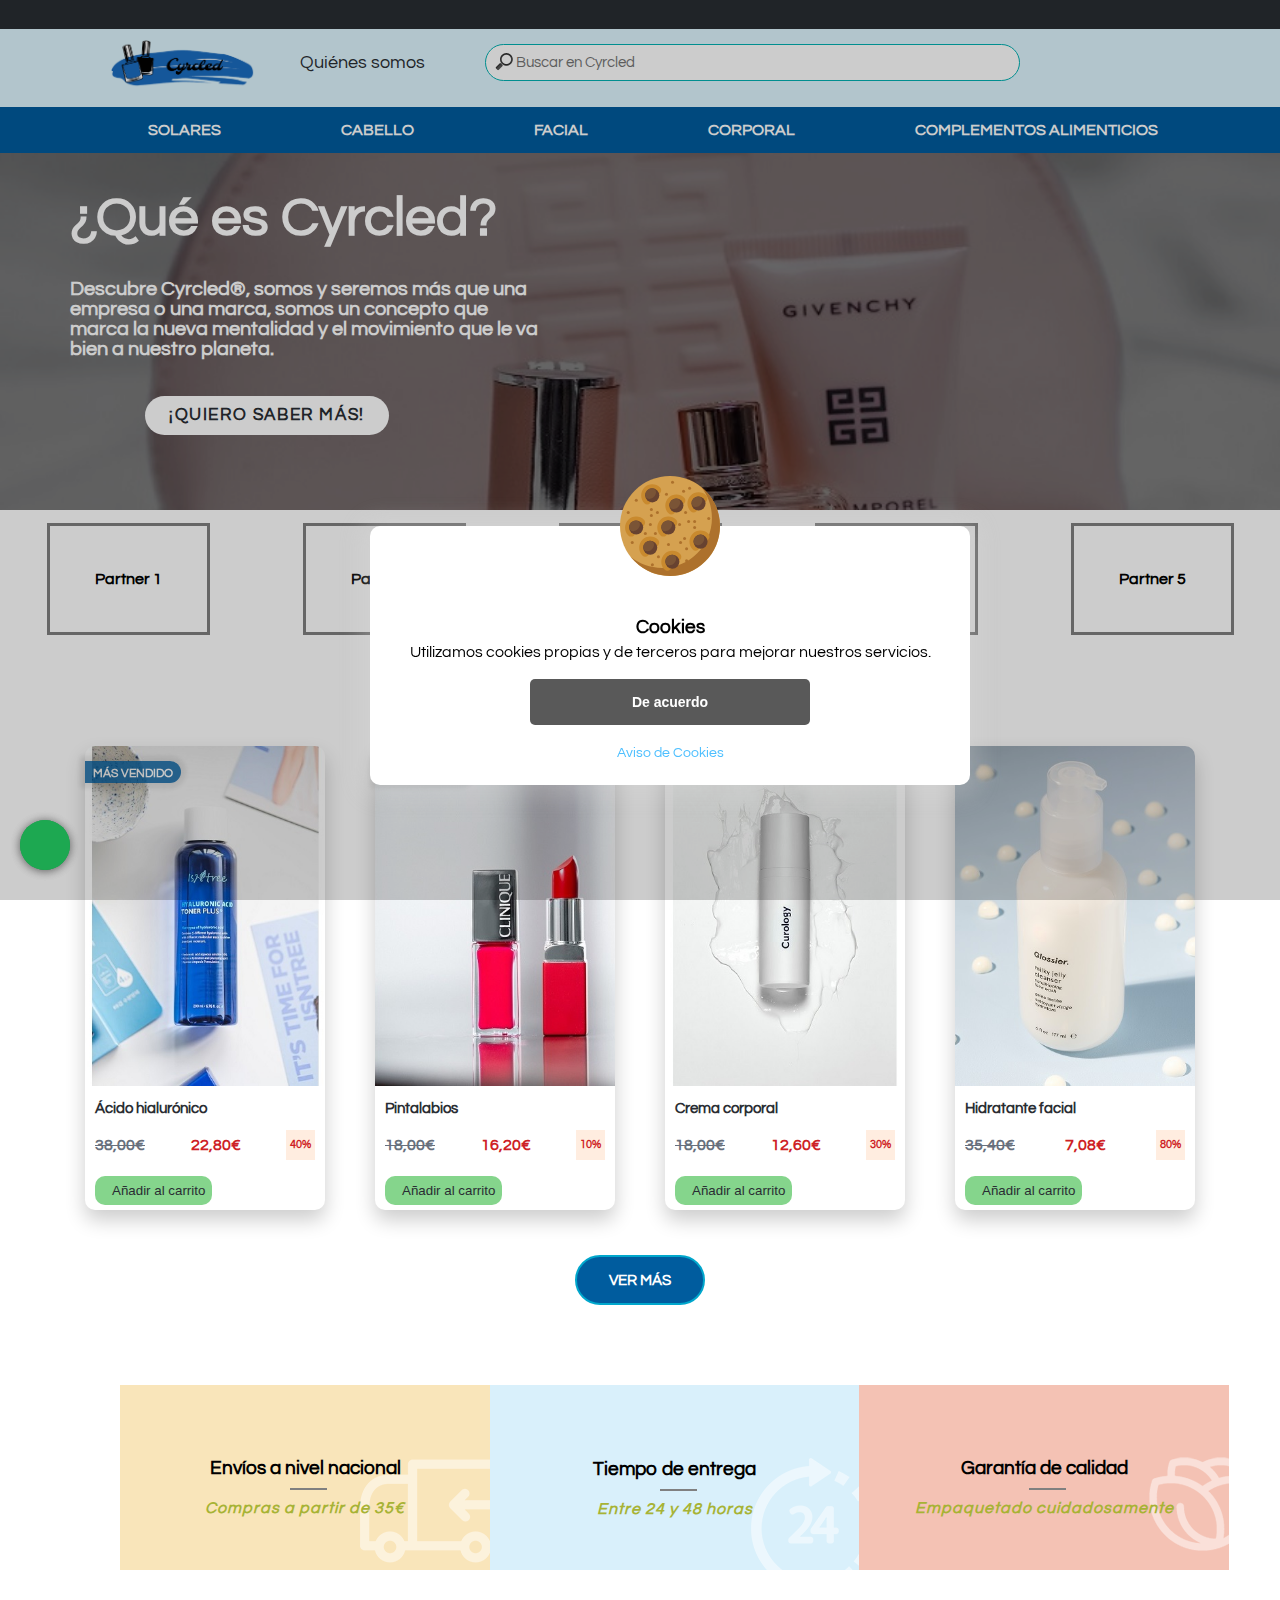
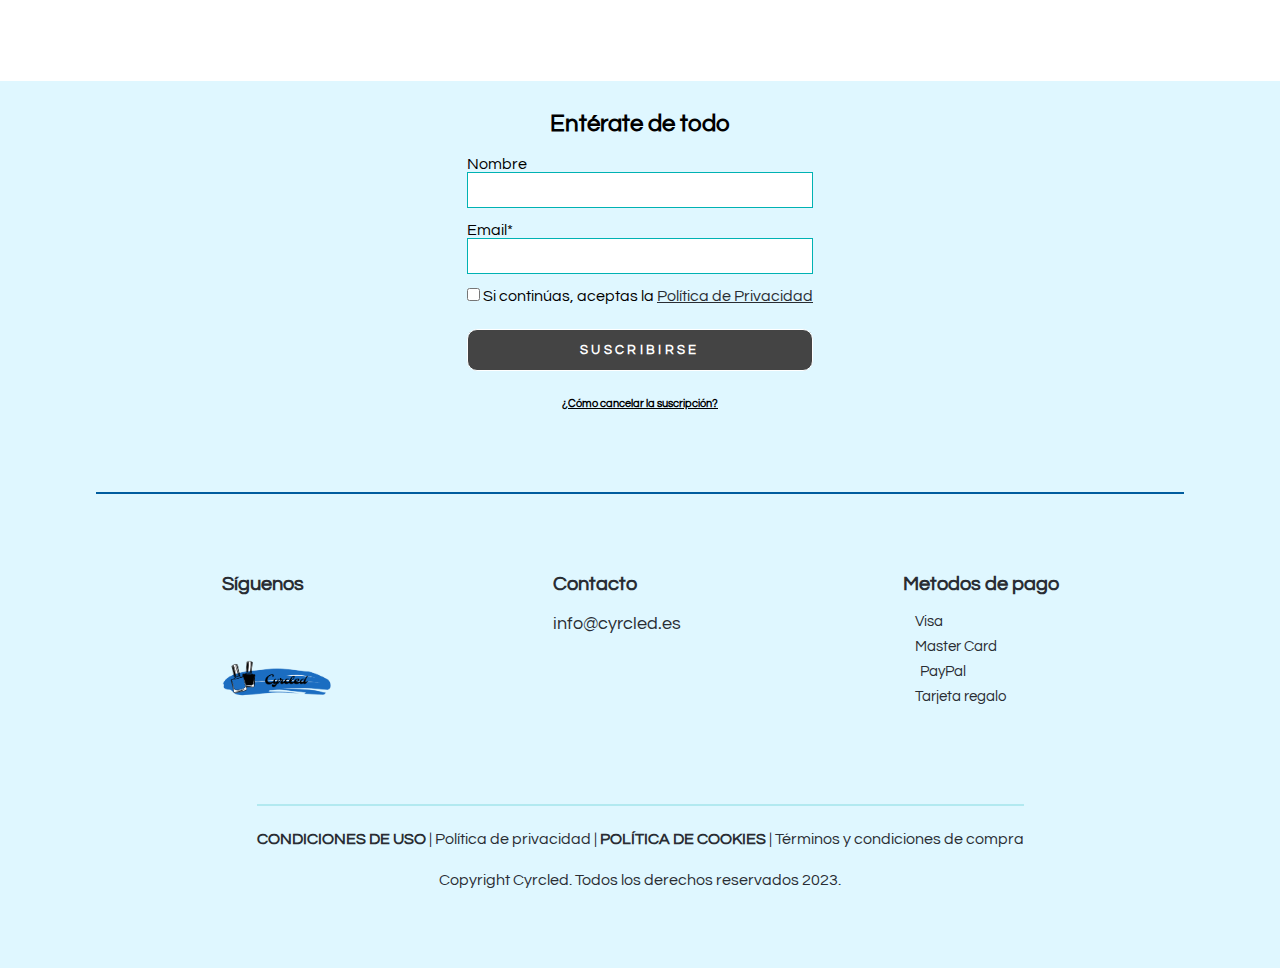
==== commit 2eb48b0f: "add more responsive" ====
--- a/index.html
+++ b/index.html
@@ -64,7 +64,7 @@
                     <span>&nbsp;para saber más sobre el procesamiento de tus datos.&nbsp;</span>
                 </div>
                 <div class="newslet-politica-btn">
-                    <button class="btn-nogracias">No, gracias</button>
+                    <button type="button" class="btn-nogracias">No, gracias</button>
                 </div>
             </div>
         </div>
@@ -84,13 +84,13 @@
                 <div id="back_menu"></div>
                 <span class="menu-text">Menú</span>
                 <div class="nombre-tienda">
-                    <a href="/index.html">
+                    <a href="index.html">
                         <img class="cyrcled-logo" src="/assets/img/Logo.png" alt="Logo Cyrcled" />
                     </a>
                 </div>
                 <div class="encab-somosInput">
                     <div class="encab-somos">
-                        <a href="/index-somos.html">Quiénes somos</a>
+                        <a href="index-somos.html">Quiénes somos</a>
                     </div>
                     <div class="encab-input">
                         <input type="text" name="search" placeholder="Buscar en Cyrcled" class="src"
@@ -105,7 +105,7 @@
                     <a href="#" title="Carro de compra" class="principal-cartChart">
                         <i class="fa-solid fa-bag-shopping" alt="Carro Compra"></i>
                     </a>
-                    <a href="/index-loginPass.html" title="Mi cuenta">
+                    <a href="index-loginPass.html" title="Mi cuenta">
                         <i class="fa-solid fa-circle-user" alt="Login"></i>
                     </a>
                 </div>
@@ -416,7 +416,7 @@
                 <!-------------------------------- FIN SEGUNDO GRUPO DE PRODUCTOS (NOVEDADES) -------------------------------------->
 
             </div>
-            <button class="btn-light">Ver más</button>
+            <button type="button" class="btn-light">Ver más</button>
         </section>
         <!-- <hr class="fin-encab" /> -->
         <!-------------------------------- SECCION ENVIOS -------------------------------------->
@@ -508,7 +508,7 @@
                             durante este tiempo.
                         </p>
                         <hr>
-                        <button class="btn-ok">OK</button>
+                        <button type="button" class="btn-ok">OK</button>
                     </div>
                 </div>
             </div>
--- a/css/style.css
+++ b/css/style.css
@@ -11,6 +11,14 @@
   /* font-family: "Didact Gothic", sans-serif; */
   /* background-color: #f5f5f5; */
   /* font-family: "Klarna Text", sans-serif; */
+}
+
+input[type="text"],
+input[type="email"],
+input[type="password"],
+input[type="submit"],
+button[type="button"] {
+  font-family: "Questrial", sans-serif;
 }
 
 header {
@@ -500,9 +508,13 @@
 }
 
 /* CORAZON */
+div#element4 {
+  padding-top: 3px;
+}
 .change-heart {
-  background: url(/img/svg/heart-solid-red.svg) center no-repeat;
+  background: url(/assets/img/svg/heart-solid-red.svg) center no-repeat;
   color: var(--heart);
+  padding-top: 3px;
 }
 
 /* CLICK BOTÓN VER MÁS */
--- a/css/style-whatsYflechaYmodal.css
+++ b/css/style-whatsYflechaYmodal.css
@@ -27,7 +27,7 @@
   position: fixed;
   width: 50px;
   height: 50px;
-  line-height: 50px;
+  line-height: 55px;
   bottom: 30px;
   left: 20px;
   background: #25d366;
@@ -105,7 +105,7 @@
 .contenido {
   margin: auto;
   width: 35%;
-  height: 77%;
+  height: 70%;
   /* background: white; */
   background: var(--ligth-blue);
   border-radius: 10px;
@@ -144,7 +144,7 @@
   letter-spacing: 0px;
   background-color: rgb(255, 255, 255);
   border: 1px solid rgb(96, 106, 114);
-  margin-bottom: 25px;
+  margin-bottom: 20px;
   margin-left: 33px;
 }
 .email-newslet {
--- a/css/style-envio.css
+++ b/css/style-envio.css
@@ -29,7 +29,9 @@
 
 .entre24 {
   font-style: italic;
-  color: var(--tropical-rain-forest);
+  color: var(--cyrcled);
+  font-weight: 700;
+  letter-spacing: 1px;
 }
 .entre24:hover {
   text-decoration: underline;
--- a/css/style-cart.css
+++ b/css/style-cart.css
@@ -245,7 +245,7 @@
   margin-right: 16px;
 }
 .menu-item-next {
-  background-image: url(/img/svg/icon-next.svg);
+  background-image: url(/assets/img/svg/heart-solid-red.svg);
   background-repeat: no-repeat;
   background-size: cover;
   width: 10px;
--- a/css/style-footer.css
+++ b/css/style-footer.css
@@ -3,8 +3,8 @@
 .separa-encab {
   margin-top: 50px;
   margin-bottom: 25px;
-  width: 80%;
-  margin-left: 150px;
+  width: 100%;
+  /* margin-left: 150px; */
   opacity: 0.2;
   border: 1px solid;
   border-color: var(--bondie-blue);
--- a/css/style-responsive-header.css
+++ b/css/style-responsive-header.css
@@ -182,6 +182,20 @@
 }
 
 /* --------------------------------------------------------- */
+/* RESPONSIVE 1080PX */
+/* --------------------------------------------------------- */
+
+@media screen and (max-width: 1080px) {
+  .menu-encab {
+    gap: 70px;
+    padding: 20px;
+  }
+  .menu-encab li {
+    font-size: 14px;
+  }
+}
+
+/* --------------------------------------------------------- */
 /* RESPONSIVE 1040PX */
 /* --------------------------------------------------------- */
 
@@ -209,12 +223,29 @@
 
 @media screen and (max-width: 1008px) {
   .contenido h2 {
-    font-size: 30px;
+    font-size: 26px;
   }
   .accept-newslet input {
     font-size: 18px;
     height: 45px;
   }
+  .email-newslet {
+    margin-left: 11px;
+  }
+}
+
+/* --------------------------------------------------------- */
+/* RESPONSIVE 960PX */
+/* --------------------------------------------------------- */
+
+@media screen and (max-width: 960px) {
+  .menu-encab {
+    gap: 70px;
+    padding: 17px;
+  }
+  .menu-encab li {
+    font-size: 14px;
+  }
 }
 
 /* --------------------------------------------------------- */
@@ -233,9 +264,6 @@
   }
   .menu-encab {
     gap: 40px;
-  }
-  .contenido h2 {
-    font-size: 28px;
   }
   .contenido {
     right: 315px;
@@ -269,6 +297,20 @@
 }
 
 /* --------------------------------------------------------- */
+/* RESPONSIVE 815PX */
+/* --------------------------------------------------------- */
+
+@media screen and (max-width: 815px) {
+  .contenido {
+    width: 40%;
+    right: 250px;
+  }
+  #cerrar + label {
+    right: 240px;
+  }
+}
+
+/* --------------------------------------------------------- */
 /* RESPONSIVE 795PX */
 /* --------------------------------------------------------- */
 
@@ -347,6 +389,16 @@
 /* --------------------------------------------------------- */
 
 @media screen and (max-width: 700px) {
+  .btn-whatsApp {
+    width: 45px;
+    height: 45px;
+    line-height: 50px;
+    font-size: 32px;
+  }
+  .flecha-arriba {
+    width: 40px;
+    height: 40px;
+  }
   #header {
     height: 95px;
   }
@@ -359,7 +411,7 @@
     width: 375px;
     height: 100vh;
     padding: 25px;
-    z-index: 1;
+    z-index: 2;
     transition: all 300ms;
   }
   .menu-encab-completo ul {
@@ -396,10 +448,10 @@
     top: 0;
     left: 0;
     width: 100%;
-    height: 100vh;
+    height: 100%;
     background: rgba(0, 0, 0, 0.5);
     display: none;
-    z-index: 1;
+    z-index: 2;
   }
 
   .encabezado #btn_menu {
@@ -454,7 +506,7 @@
     margin-right: 20px;
   }
   .menu-item-next {
-    background-image: url(/img/svg/icon-next.svg);
+    background-image: url(/assets/img/svg/icon-next.svg);
     background-repeat: no-repeat;
     background-size: cover;
     width: 10px;
@@ -537,8 +589,13 @@
   }
   .contenido {
     right: 230px;
-    height: 66%;
-  }
+    height: 62%;
+    width: 45%;
+  }
+  .accept-newslet input {
+    margin-top: 10px;
+  }
+
   .contenido h2 {
     font-size: 22px;
   }
@@ -559,11 +616,9 @@
   }
   .accept-newslet input {
     font-size: 15px;
-    height: 35px;
-  }
-  .accept-newslet input {
+    height: 42px;
     width: 78%;
-    margin-left: 31px;
+    margin-left: 30px;
   }
 }
 
@@ -603,6 +658,9 @@
 /* --------------------------------------------------------- */
 
 @media screen and (max-width: 645px) {
+  .suscribete {
+    font-size: 0.75rem;
+  }
   .encabezado {
     margin-left: 7px;
   }
@@ -634,7 +692,7 @@
     margin-left: 70px;
   }
   .login-register {
-    width: 343px;
+    width: 337px;
     font-size: 12px;
     bottom: -120px;
   }
@@ -657,15 +715,15 @@
   }
   .email-newslet {
     margin-top: 25px;
-    margin-left: 27px;
+    margin-left: 4px;
   }
   input#email-newslet {
     font-size: 11px;
     height: 32px;
   }
   .accept-newslet input {
-    font-size: 13px;
-    height: 30px;
+    font-size: 11px;
+    height: 37px;
     width: 73%;
   }
   .newslet-politica {
@@ -868,8 +926,17 @@
   .btn-whatsApp {
     width: 40px;
     height: 40px;
-    line-height: 39px;
+    line-height: 44px;
     font-size: 30px;
+  }
+  .flecha-arriba {
+    width: 35px;
+    height: 35px;
+    right: 65px;
+  }
+  .suscribete {
+    font-size: 0.6rem;
+    letter-spacing: 1.7px;
   }
   .menu-text {
     right: 64px;
@@ -1016,6 +1083,9 @@
 /* --------------------------------------------------------- */
 
 @media screen and (max-width: 414px) {
+  .flecha-arriba {
+    right: 30px;
+  }
   .menu-text {
     right: 58px;
   }
@@ -1034,6 +1104,9 @@
   }
   input#autocomplete-input {
     width: 145px;
+  }
+  footer {
+    padding-top: 50px;
   }
 }
 /* --------------------------------------------------------- */
@@ -1056,6 +1129,26 @@
 }
 
 /* --------------------------------------------------------- */
+/* RESPONSIVE 397PX */
+/* --------------------------------------------------------- */
+
+@media screen and (max-width: 397px) {
+  .menu-text {
+    right: 52px;
+  }
+}
+
+/* --------------------------------------------------------- */
+/* RESPONSIVE 394PX */
+/* --------------------------------------------------------- */
+
+@media screen and (max-width: 394px) {
+  .menu-text {
+    right: 48px;
+  }
+}
+
+/* --------------------------------------------------------- */
 /* RESPONSIVE 390PX */
 /* --------------------------------------------------------- */
 
@@ -1064,6 +1157,10 @@
     font-size: 0.5rem;
     padding: 0.75rem;
   }
+  .menu-text {
+    right: 56px;
+    font-size: 9px;
+  }
   .cyrcled-logo {
     width: 55px;
     margin-right: 7px;
@@ -1074,9 +1171,6 @@
   }
   .nav-icons a {
     font-size: 12px;
-  }
-  .menu-text {
-    font-size: 9px;
   }
 }
 
--- a/css/style-responsive-principal.css
+++ b/css/style-responsive-principal.css
@@ -0,0 +1,303 @@
+/* --------------------------------------------------------- */
+/* RESPONSIVE 1125PX */
+/* --------------------------------------------------------- */
+
+@media screen and (max-width: 1125px) {
+  /* SECCION ENVIOS */
+  .imagen-envio img {
+    width: 350px;
+  }
+  .envio h3 {
+    font-size: 18px;
+    margin-bottom: 15px;
+  }
+  .separar-envio {
+    margin: 0 auto;
+    margin-bottom: 10px;
+  }
+}
+
+/* --------------------------------------------------------- */
+/* RESPONSIVE 1080PX */
+/* --------------------------------------------------------- */
+
+@media screen and (max-width: 1080px) {
+  .imagen-envio img {
+    width: 325px;
+  }
+  .envio h3 {
+    font-size: 16px;
+    margin-bottom: 14px;
+  }
+  .entre24 {
+    font-size: 14px;
+  }
+}
+
+/* --------------------------------------------------------- */
+/* RESPONSIVE 1040PX */
+/* --------------------------------------------------------- */
+
+@media screen and (max-width: 1040px) {
+  .secreto-dos-heading {
+    max-width: 30rem;
+    font-size: 50px;
+  }
+  .secreto-dos-subheading {
+    max-width: 24rem;
+    font-size: 19px;
+    letter-spacing: 0.1rem;
+  }
+  .banner__buttons {
+    margin-left: 45px;
+  }
+  .button-mas {
+    font-size: 16px;
+  }
+}
+
+/* --------------------------------------------------------- */
+/* RESPONSIVE 1025PX */
+/* --------------------------------------------------------- */
+
+@media screen and (max-width: 1025px) {
+  .imagen-envio img {
+    width: 310px;
+  }
+  .item {
+    margin-right: 0px;
+    margin-left: 8px;
+  }
+}
+
+/* --------------------------------------------------------- */
+/* RESPONSIVE 960PX */
+/* --------------------------------------------------------- */
+
+@media screen and (max-width: 960px) {
+  .secreto-dos {
+    padding: 85px;
+  }
+  .secreto-dos-heading {
+    font-size: 45px;
+  }
+  .secreto-dos-subheading {
+    max-width: 22rem;
+    font-size: 17px;
+  }
+  .button-mas {
+    font-size: 14px;
+    padding: 0.6rem 1.4rem;
+  }
+  /* SECCION ENVIOS */
+  .imagen-envio {
+    flex-direction: column;
+    align-items: center;
+  }
+  .imagen-envio img {
+    width: 325px;
+  }
+  .titulo {
+    margin-bottom: -35px;
+  }
+  .info-product h2 {
+    font-size: 14px;
+  }
+  .price {
+    font-size: 14px;
+  }
+  .corazon {
+    font-size: 18px;
+  }
+  .info-product button {
+    font-size: 11px;
+  }
+}
+
+/* --------------------------------------------------------- */
+/* RESPONSIVE 870PX */
+/* --------------------------------------------------------- */
+
+@media screen and (max-width: 870px) {
+  .global-sec {
+    margin-right: 50px;
+    margin-left: 50px;
+  }
+  .price {
+    font-size: 13px;
+  }
+  .price-rebaja {
+    font-size: 15px;
+  }
+  .item img {
+    height: 310px;
+  }
+  .btn-light {
+    font-size: 13px;
+    width: 125px;
+    height: 45px;
+  }
+}
+
+/* --------------------------------------------------------- */
+/* RESPONSIVE 834PX */
+/* --------------------------------------------------------- */
+
+@media only screen and (max-width: 834px) {
+  .menu-partner-item {
+    padding: 35px;
+  }
+}
+
+/* --------------------------------------------------------- */
+/* RESPONSIVE 815PX */
+/* --------------------------------------------------------- */
+
+@media only screen and (max-width: 815px) {
+  .container-items {
+    grid-template-columns: repeat(3, 1fr);
+  }
+}
+
+/* --------------------------------------------------------- */
+/* RESPONSIVE 795PX */
+/* --------------------------------------------------------- */
+
+@media screen and (max-width: 795px) {
+  .imagenes {
+    height: 375px;
+  }
+  .secreto-dos {
+    padding: 75px;
+  }
+  .secreto-dos-heading {
+    font-size: 40px;
+  }
+  .secreto-dos-subheading {
+    font-size: 15px;
+  }
+  .button-mas {
+    font-size: 13px;
+  }
+  .banner__buttons {
+    margin-left: 57px;
+  }
+}
+
+/* --------------------------------------------------------- */
+/* RESPONSIVE 765PX */
+/* --------------------------------------------------------- */
+
+@media screen and (max-width: 765px) {
+  .menu-partner-item {
+    padding: 28px;
+  }
+  .nov-semana {
+    font-size: 28px;
+    padding: 55px;
+  }
+}
+
+/* --------------------------------------------------------- */
+/* RESPONSIVE 700PX */
+/* --------------------------------------------------------- */
+
+@media screen and (max-width: 700px) {
+  .menu-partner-item {
+    padding: 25px;
+  }
+  .card {
+    font-size: 14px;
+  }
+  .secreto-dos {
+    padding: 75px 50px;
+  }
+  .secreto-dos-heading {
+    font-size: 35px;
+  }
+  .secreto-dos-subheading {
+    font-size: 14px;
+    max-width: 20rem;
+  }
+  .banner__buttons {
+    margin-left: 42px;
+  }
+}
+
+/* --------------------------------------------------------- */
+/* RESPONSIVE 645PX */
+/* --------------------------------------------------------- */
+
+@media screen and (max-width: 645px) {
+  .container-items {
+    grid-template-columns: repeat(2, 1fr);
+  }
+  .menu-partner {
+    grid-template-columns: repeat(3, 1fr);
+    grid-row-gap: 10px;
+  }
+  .nov-semana {
+    padding: 50px;
+  }
+  .item img {
+    height: 275px;
+  }
+}
+
+/* --------------------------------------------------------- */
+/* RESPONSIVE 560PX */
+/* --------------------------------------------------------- */
+
+@media screen and (max-width: 560px) {
+  .secreto-dos {
+    padding: 75px 35px;
+  }
+  .secreto-dos-heading {
+    font-size: 32px;
+  }
+  .secreto-dos-subheading {
+    font-size: 13px;
+  }
+  .button-mas {
+    font-size: 12px;
+    padding: 0.6rem 1.2rem;
+  }
+  .banner__buttons {
+    margin-left: 40px;
+  }
+}
+
+/* --------------------------------------------------------- */
+/* RESPONSIVE 500PX */
+/* --------------------------------------------------------- */
+
+@media screen and (max-width: 500px) {
+  .secreto-dos {
+    padding: 85px 85px;
+  }
+  .secreto-dos-heading {
+    font-size: 30px;
+    text-align: center;
+  }
+  .secreto-dos-subheading {
+    font-size: 12px;
+    text-align: center;
+  }
+  .button-mas {
+    font-size: 10px;
+    padding: 0.6rem 1rem;
+  }
+  .banner__buttons {
+    margin-left: 80px;
+  }
+  .enterate h2 {
+    font-size: 20px;
+  }
+  .name label,
+  .email label {
+    font-size: 11px;
+  }
+  label.container-policy {
+    font-size: 13px;
+  }
+}
--- a/css/style-responsive-footer.css
+++ b/css/style-responsive-footer.css
@@ -1,14 +1,101 @@
+/* --------------------------------------------------------- */
+/* RESPONSIVE 795PX */
+/* --------------------------------------------------------- */
+
+@media screen and (max-width: 795px) {
+  .condiciones-politicas {
+    text-align: center;
+    font-size: 15px;
+  }
+}
+
 /* --------------------------------------------------------- */
 /* RESPONSIVE 765PX */
 /* --------------------------------------------------------- */
 
 @media screen and (max-width: 765px) {
   .condiciones-politicas {
-    text-align: center;
-    font-size: 14px;
-  }
-  footer .col-md-4 {
-    font-size: 14px;
+    font-size: 14px;
+  }
+  footer .col-md-4 {
+    font-size: 14px;
+  }
+}
+
+/* --------------------------------------------------------- */
+/* RESPONSIVE 700PX */
+/* --------------------------------------------------------- */
+
+@media screen and (max-width: 700px) {
+  .separa-encab {
+    width: 80%;
+    margin: 0 auto;
+    opacity: 0.2;
+    border: 1px solid;
+    border-color: var(--bondie-blue);
+  }
+  .condiciones-politicas {
+    margin-top: 50px;
+    font-size: 13px;
+  }
+  footer .col-md-4 {
+    font-size: 13px;
+  }
+}
+
+/* --------------------------------------------------------- */
+/* RESPONSIVE 584PX */
+/* --------------------------------------------------------- */
+
+@media screen and (max-width: 584px) {
+  .condiciones-politicas {
+    max-width: 550px;
+  }
+}
+
+/* --------------------------------------------------------- */
+/* RESPONSIVE 530PX */
+/* --------------------------------------------------------- */
+
+@media screen and (max-width: 530px) {
+  .siguenos h5 {
+    font-size: 17px;
+  }
+  .siguenos a {
+    font-size: 13px;
+  }
+  .location-clic h5 {
+    font-size: 17px;
+  }
+  .location-clic span {
+    font-size: 15px;
+  }
+}
+
+/* --------------------------------------------------------- */
+/* RESPONSIVE 515PX */
+/* --------------------------------------------------------- */
+
+@media screen and (max-width: 515px) {
+  .condiciones-politicas {
+    font-size: 12px;
+  }
+  footer .col-md-4 {
+    font-size: 12px;
+  }
+}
+
+/* --------------------------------------------------------- */
+/* RESPONSIVE 440PX */
+/* --------------------------------------------------------- */
+
+@media screen and (max-width: 440px) {
+  .siguenos h5,
+  .location-clic h5 {
+    font-size: 17px;
+  }
+  .location-clic a {
+    font-size: 15px;
   }
 }
 
@@ -34,6 +121,25 @@
 }
 
 /* --------------------------------------------------------- */
+/* RESPONSIVE 414PX */
+/* --------------------------------------------------------- */
+
+@media screen and (max-width: 414px) {
+  .footer-clic {
+    justify-content: center;
+  }
+  .location-clic span {
+    font-size: 14px;
+  }
+  .location-clic {
+    margin-left: 5px;
+  }
+  .metodos-pago {
+    margin-left: 10px;
+  }
+}
+
+/* --------------------------------------------------------- */
 /* RESPONSIVE 390PX */
 /* --------------------------------------------------------- */
 
@@ -102,4 +208,16 @@
   span.paypal-icon {
     margin-left: 12px;
   }
-}
+  footer {
+    padding-top: 46px;
+  }
+  .siguenos h5,
+  .location-clic h5 {
+    font-size: 12px;
+    padding-left: 8px;
+  }
+  .siguenos a {
+    font-size: 9px;
+    padding-left: 7px;
+  }
+}
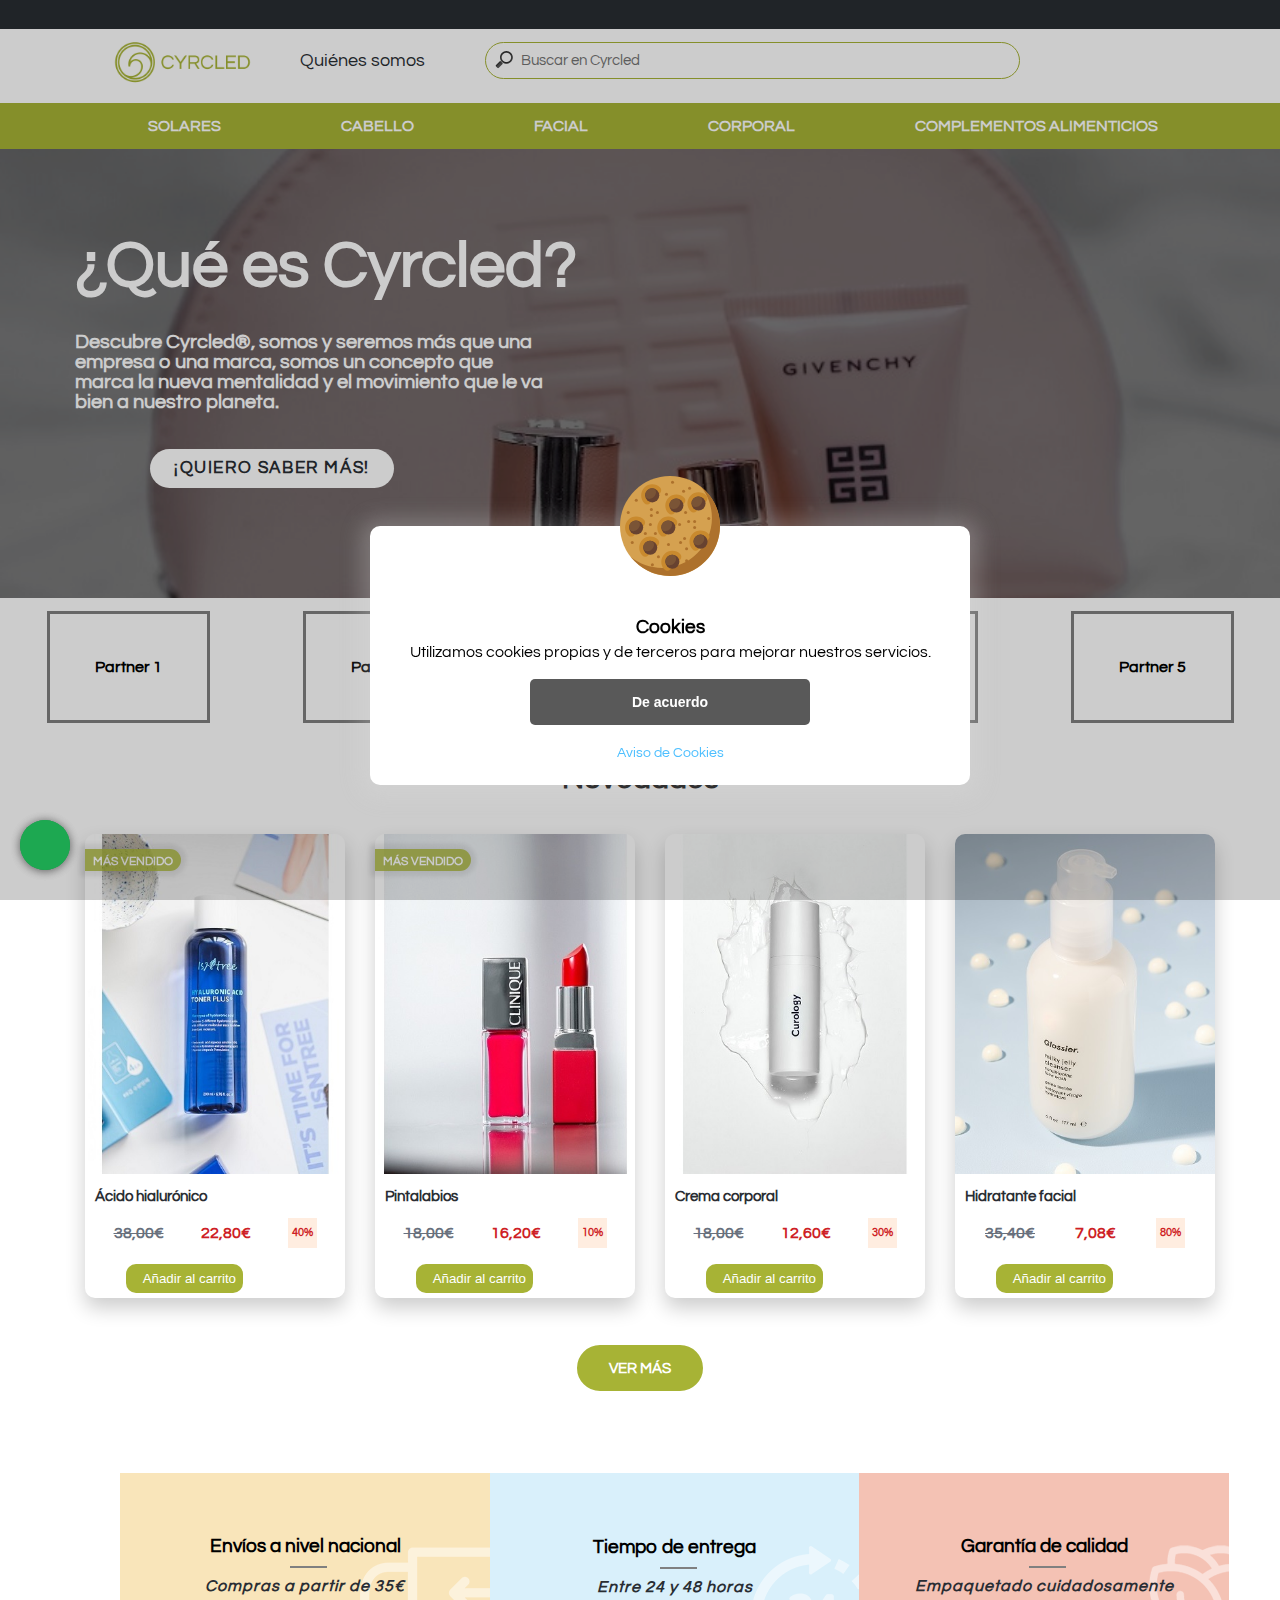
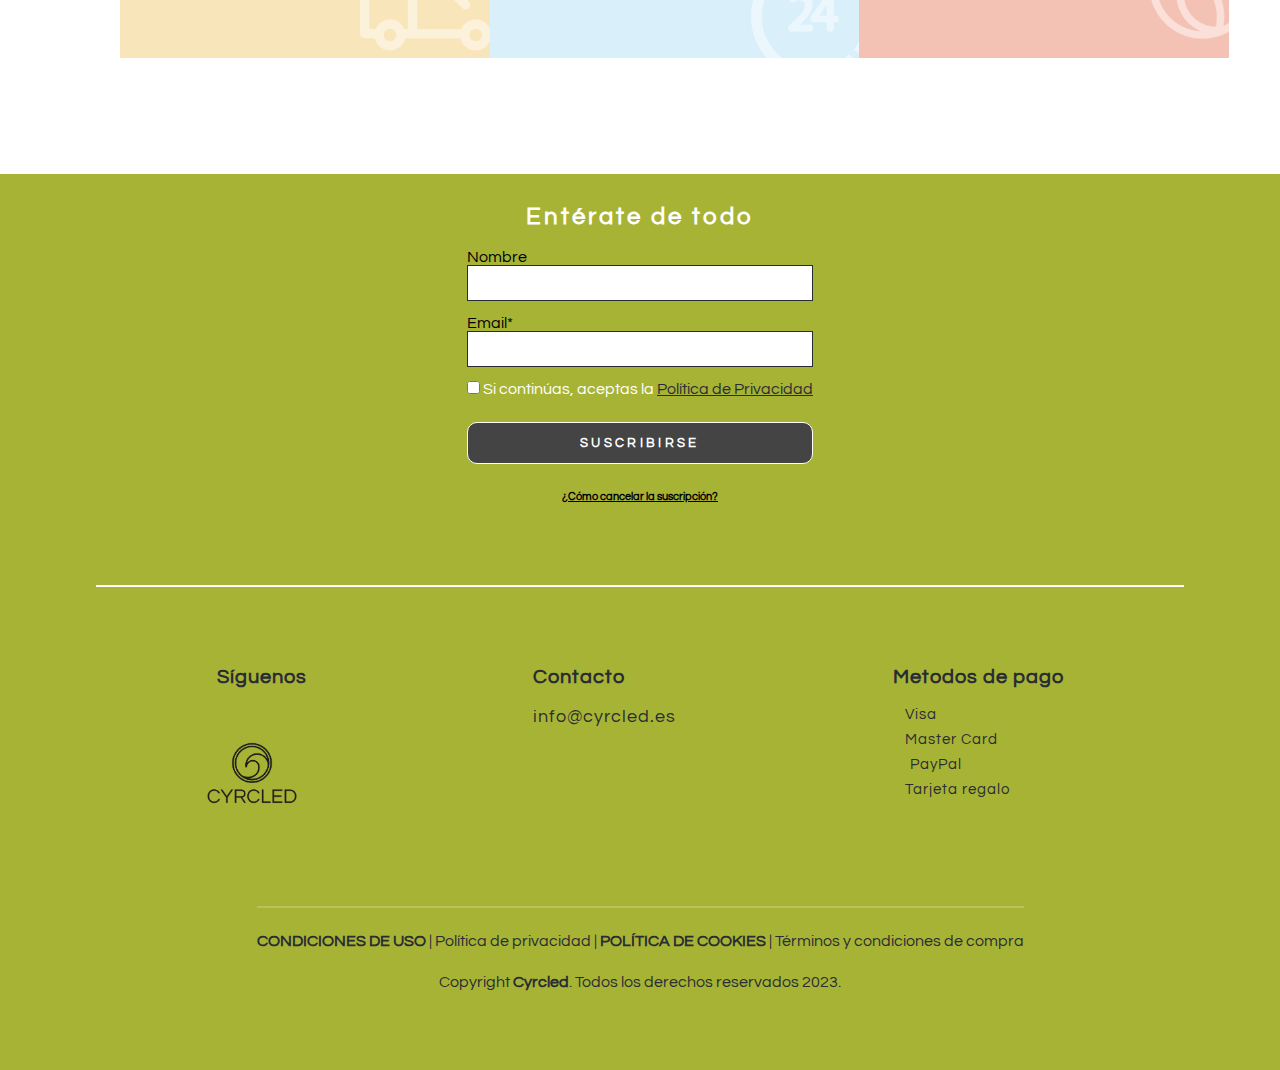
==== commit d0963f26: "add new colors and responsive measures" ====
--- a/index.html
+++ b/index.html
@@ -83,9 +83,15 @@
                 <i class="fas fa-bars" id="btn_menu"></i>
                 <div id="back_menu"></div>
                 <span class="menu-text">Menú</span>
+                <div class="input-search-appear">
+                    <a href="#" title="Search">
+                        <i class="fa-solid fa-magnifying-glass" alt="Botón Buscar"></i>
+                    </a>
+                </div>
                 <div class="nombre-tienda">
                     <a href="index.html">
-                        <img class="cyrcled-logo" src="/assets/img/Logo.png" alt="Logo Cyrcled" />
+                        <img class="cyrcled-logo" src="/assets/img/logo/horizontal_logo-web-green.png"
+                            alt="Logo Cyrcled" />
                     </a>
                 </div>
                 <div class="encab-somosInput">
@@ -115,7 +121,8 @@
         <div class="menu-encab-completo">
             <nav id="nav">
                 <a href="/index.html">
-                    <img class="cyrcled-logo-menu" src="/assets/img/Logo.png" alt="Logo Cyrcled" />
+                    <img class="cyrcled-logo-menu" src="/assets/img/logo/horizontal_logo-web-green.png"
+                        alt="Logo Cyrcled" />
                 </a>
                 <ul class="menu-encab">
                     <li>
@@ -259,7 +266,7 @@
                         </div>
                         <div class="corazon">
                             <button class="add-cart"><i class="fa-solid fa-cart-shopping" style="color: #ffffff;"></i>
-                                Añadir al carrito
+                                <span class="add-cart-disappear">Añadir al carrito</span>
                             </button>
                             <div class="change" id="element1">
                                 <i class="far fa-heart"></i>
@@ -282,7 +289,7 @@
                         </div>
                         <div class="corazon">
                             <button class="add-cart"><i class="fa-solid fa-cart-shopping" style="color: #ffffff;"></i>
-                                Añadir al carrito
+                                <span class="add-cart-disappear">Añadir al carrito</span>
                             </button>
                             <div class="change" id="element2">
                                 <i class="far fa-heart"></i>
@@ -302,7 +309,7 @@
                         </div>
                         <div class="corazon">
                             <button class="add-cart"><i class="fa-solid fa-cart-shopping" style="color: #ffffff;"></i>
-                                Añadir al carrito
+                                <span class="add-cart-disappear">Añadir al carrito</span>
                             </button>
                             <div class="change" id="element3">
                                 <i class="far fa-heart"></i>
@@ -322,7 +329,7 @@
                         </div>
                         <div class="corazon">
                             <button class="add-cart"><i class="fa-solid fa-cart-shopping" style="color: #ffffff;"></i>
-                                Añadir al carrito
+                                <span class="add-cart-disappear">Añadir al carrito</span>
                             </button>
                             <div class="change" id="element4">
                                 <i class="far fa-heart"></i>
@@ -345,7 +352,7 @@
                         </div>
                         <div class="corazon">
                             <button class="add-cart"><i class="fa-solid fa-cart-shopping" style="color: #ffffff;"></i>
-                                Añadir al carrito
+                                <span class="add-cart-disappear">Añadir al carrito</span>
                             </button>
                             <div class="change" id="element4">
                                 <i class="far fa-heart"></i>
@@ -365,7 +372,7 @@
                         </div>
                         <div class="corazon">
                             <button class="add-cart"><i class="fa-solid fa-cart-shopping" style="color: #ffffff;"></i>
-                                Añadir al carrito
+                                <span class="add-cart-disappear">Añadir al carrito</span>
                             </button>
                             <div class="change" id="element4">
                                 <i class="far fa-heart"></i>
@@ -385,7 +392,7 @@
                         </div>
                         <div class="corazon">
                             <button class="add-cart"><i class="fa-solid fa-cart-shopping" style="color: #ffffff;"></i>
-                                Añadir al carrito
+                                <span class="add-cart-disappear">Añadir al carrito</span>
                             </button>
                             <div class="change" id="element4">
                                 <i class="far fa-heart"></i>
@@ -405,7 +412,7 @@
                         </div>
                         <div class="corazon">
                             <button class="add-cart"><i class="fa-solid fa-cart-shopping" style="color: #ffffff;"></i>
-                                Añadir al carrito
+                                <span class="add-cart-disappear">Añadir al carrito</span>
                             </button>
                             <div class="change" id="element4">
                                 <i class="far fa-heart"></i>
@@ -530,7 +537,10 @@
                             <i class="fa-brands fa-instagram fa-2x"></i>
                         </a>
                         <div class="nombre-tienda">
-                            <img class="cyrcled-logo-foot" src="assets/img/Logo.png" alt="Logo Cyrcled" />
+                            <a href="index.html">
+                                <img class="cyrcled-logo-foot" src="/assets/img/logo/vertical_logo-web_black.png"
+                                    alt="Logo Cyrcled" />
+                            </a>
                         </div>
                     </div>
                     <div class="location-clic">
@@ -577,7 +587,8 @@
                 </div>
                 <div class="col-md-4">
                     <p>
-                        Copyright <i class="fa-regular fa-copyright"></i>Cyrcled. Todos los derechos reservados 2023.
+                        Copyright <i class="fa-regular fa-copyright"></i><strong>Cyrcled</strong>. Todos los derechos
+                        reservados 2023.
                     </p>
                 </div>
             </div>
--- a/css/style.css
+++ b/css/style.css
@@ -22,23 +22,18 @@
 }
 
 header {
-  background-color: #dff7ff;
+  background-color: var(--white);
 }
 #header {
   width: 100%;
   height: 115px;
-  /* position: fixed; */
+  /* position: fixed;
+  z-index: 2; */
   z-index: 1;
 }
 
 :root {
   --cyrcled: #a7b335;
-  --endeavour: #005c9e;
-  --cerulean: #00a7cc;
-  --feijoa: #85d58c;
-  --ligth-blue: #dff7ff;
-  --bondie-blue: #00b2b3;
-  --tropical-rain-forest: #00805e;
   --black: #292d33;
   --white: #fff;
   --heart: #ce1f26;
@@ -54,7 +49,7 @@
 
 .fin-encab {
   border: 1px solid;
-  border-color: var(--endeavour);
+  border-color: var(--white);
   width: 85%;
   margin: auto;
   margin-top: 10px;
@@ -146,7 +141,7 @@
   display: flex;
   justify-content: center;
   align-items: center;
-  background-color: var(--endeavour);
+  background-color: var(--cyrcled);
   padding: 13px;
   gap: 60px;
 }
@@ -181,11 +176,11 @@
   align-items: center;
 }
 .nav-icons a {
-  color: var(--endeavour);
+  color: var(--cyrcled);
   font-size: 25px;
 }
 .nav-icons a:hover {
-  color: var(--tropical-rain-forest);
+  color: var(--black);
 }
 /* INPUT SEARCH -------------------------------------- */
 input.src {
@@ -204,19 +199,18 @@
 textarea:focus,
 input:focus,
 input[type]:focus {
-  box-shadow: 0 1px 1px rgba(229, 103, 23, 0.075) inset,
-    0 0 8px var(--endeavour);
+  box-shadow: 0 1px 1px rgba(229, 103, 23, 0.075) inset, 0 0 8px var(--cyrcled);
   outline: 0 none;
 }
 input[type="text"] {
   display: inline-block;
   padding: 10px;
   /* border: none; */
-  border: 1px solid var(--bondie-blue);
+  border: 1px solid var(--cyrcled);
   background-color: var(--white);
 }
 #autocomplete-input {
-  padding-left: 30px;
+  padding-left: 35px;
 }
 
 /* NOTIFICACIÓN CANTIDAD DE PRODUCTOS CARRITO */
@@ -241,7 +235,8 @@
 .menu-item-product img,
 .menu-item-next,
 .cyrcled-logo-menu,
-.login-register {
+.login-register,
+.input-search-appear {
   display: none;
 }
 
@@ -250,7 +245,7 @@
   position: absolute;
   font-size: 50px;
   font-weight: 700;
-  padding: 70px;
+  padding: 73px;
   color: var(--white);
   z-index: 1;
 }
@@ -283,6 +278,11 @@
   border-radius: 150px;
 }
 
+.button-mas:hover {
+  background-color: var(--cyrcled);
+  color: var(--white);
+}
+
 /* TEXTO ENCIMA SLIDER */
 .imagen-detras {
   display: flex;
@@ -400,7 +400,7 @@
   overflow: hidden;
 }
 .product-offer p {
-  background: var(--endeavour);
+  background: var(--cyrcled);
   color: var(--white);
   opacity: 0.8;
   border-top-left-radius: 0;
@@ -432,8 +432,8 @@
 .info-product button {
   border: none;
   background: none;
-  background-color: var(--feijoa);
-  color: var(--black);
+  background-color: var(--cyrcled);
+  /* color: var(--black); */
   padding: 7px 7px;
   cursor: pointer;
   border-radius: 10px;
@@ -443,7 +443,10 @@
   gap: 10px;
 }
 .info-product button:hover {
-  background-color: var(--tropical-rain-forest);
+  background-color: var(--black);
+  /* color: var(--white); */
+}
+.add-cart-disappear {
   color: var(--white);
 }
 .corazon {
@@ -495,16 +498,16 @@
   font-size: 15px;
   width: 130px;
   height: 50px;
-  background-color: var(--endeavour);
+  background-color: var(--cyrcled);
   text-decoration: none;
   border-radius: 50px;
-  border: 2px solid var(--cerulean);
+  border: 2px solid var(--white);
   transform: translateX(-50%);
 }
 .btn-light:hover {
-  background-color: var(--cerulean);
-  border: 2px solid var(--endeavour);
-  color: var(--black);
+  background-color: var(--black);
+  border: 2px solid var(--white);
+  color: var(--white);
 }
 
 /* CORAZON */
--- a/css/style-whatsYflechaYmodal.css
+++ b/css/style-whatsYflechaYmodal.css
@@ -14,7 +14,7 @@
   right: 30px;
   z-index: 1;
   /* box-shadow: 0 0 10px #fff, 0 0 0 3px #0003; */
-  box-shadow: 0 0 10px #fff, 0 0 0 3px var(--cerulean);
+  box-shadow: 0 0 10px #fff, 0 0 0 3px var(--cyrcled);
 }
 
 .flecha-arriba img {
@@ -36,22 +36,22 @@
   text-align: center;
   font-size: 35px;
   box-shadow: 0px 1px 10px rgba(0, 0, 0, 0.3);
-  z-index: 1;
+  z-index: 2;
   transition: all 300ms ease;
   /* animation: efectButton 1.2s infinite; */
 }
 .btn-whatsApp:hover {
-  background: var(--bondie-blue);
+  background: var(--cyrcled);
 }
 /* Darle efecto al botón de whats */
-@keyframes efectButton {
+/* @keyframes efectButton {
   0% {
     box-shadow: 0 0 0 0 rgba(0, 0, 0, 0.85);
   }
   100% {
     box-shadow: 0 0 0 25px rgba(0, 0, 0, 0);
   }
-}
+} */
 
 /* TOOLTIP WHATSAPP*/
 .btn-whatsApp:hover .tooltip-box {
@@ -106,8 +106,7 @@
   margin: auto;
   width: 35%;
   height: 70%;
-  /* background: white; */
-  background: var(--ligth-blue);
+  background: white;
   border-radius: 10px;
   position: fixed;
   right: 400px;
@@ -120,12 +119,12 @@
   text-align: center;
 }
 .modal-discount {
-  color: var(--endeavour);
+  color: var(--cyrcled);
 }
 .contenido h4 {
   padding-top: 15px;
   text-align: center;
-  color: #b1acac;
+  color: var(--cyrcled);
   font-style: italic;
 }
 
@@ -156,15 +155,19 @@
   width: 75%;
 }
 .accept-newslet input {
-  background: rgb(24, 23, 23);
+  background: var(--black);
   border-radius: 74px;
-  color: rgb(255, 255, 255);
+  color: var(--white);
   font-size: 19px;
   font-weight: 600;
   cursor: pointer;
   height: 50px;
   margin-left: 30px;
 }
+/* .accept-newslet input:hover {
+  background: var(--cyrcled);
+  color: var(--white);
+} */
 
 .newslet-politica {
   color: #606a72;
--- a/css/style-envio.css
+++ b/css/style-envio.css
@@ -17,6 +17,7 @@
 .envio {
   text-align: center;
   transform: translate(0%, -200%);
+  padding-bottom: 5px;
 }
 
 .separar-envio {
@@ -29,7 +30,7 @@
 
 .entre24 {
   font-style: italic;
-  color: var(--cyrcled);
+  /*  color: var(--cyrcled); */
   font-weight: 700;
   letter-spacing: 1px;
 }
--- a/css/style-suscribe.css
+++ b/css/style-suscribe.css
@@ -2,7 +2,7 @@
 .boletin {
   margin-top: 40px;
   position: relative;
-  background-color: var(--ligth-blue);
+  background-color: var(--cyrcled);
   /*   border-radius: 15px; */
   /* width: 97%; */
   /* margin: 0 auto; */
@@ -12,6 +12,13 @@
   text-align: center;
   padding-top: 30px;
   padding-bottom: 20px;
+  color: var(--white);
+  letter-spacing: 3px;
+}
+.tnp-name,
+.tnp-email,
+.container-policy {
+  color: var(--white);
 }
 .form {
   display: flex;
@@ -25,7 +32,7 @@
   display: inline-block;
   width: 100%;
   padding: 10px;
-  border: 1px solid var(--bondie-blue);
+  border: 1px solid var(--black);
   color: #444;
   background-color: #fff;
   margin: 0 0 14px;
@@ -47,8 +54,9 @@
   border-radius: 10px;
 }
 input[type="submit"]:hover {
-  background-color: var(--cerulean);
-  color: black;
+  background-color: var(--white);
+  border: 1px solid var(--black);
+  color: var(--black);
 }
 
 .container-policy a {
--- a/css/style-footer.css
+++ b/css/style-footer.css
@@ -7,7 +7,7 @@
   /* margin-left: 150px; */
   opacity: 0.2;
   border: 1px solid;
-  border-color: var(--bondie-blue);
+  border-color: var(--white);
 }
 
 footer {
@@ -17,7 +17,7 @@
   top: 0;
   /*  background-color: var(--feijoa); */
   /* background-color: #292d33; */
-  background-color: var(--ligth-blue);
+  background-color: var(--cyrcled);
   color: var(--black);
   /*  margin: 50px 0;  */
   padding: 80px 0;
@@ -35,6 +35,7 @@
 .siguenos h5 {
   font-size: 20px;
   padding-bottom: 20px;
+  letter-spacing: 1px;
 }
 .siguenos a {
   padding-right: 15px;
@@ -51,6 +52,7 @@
 .location-clic {
   font-size: 18px;
   padding-bottom: 20px;
+  letter-spacing: 1px;
 }
 .location-clic a,
 span {
@@ -81,10 +83,6 @@
   justify-content: space-around;
   padding-top: 25px;
 }
-.col-md-4 a {
-  color: var(--bondie-blue);
-  font-weight: 700;
-}
 .metodos-pago {
   font-size: 15px;
   display: grid;
@@ -97,8 +95,12 @@
 span.paypal-icon {
   margin-left: 17px;
 }
+/* .cyrcled-logo-foot {
+  width: 110px;
+  margin-left: 30px;
+  margin-top: 30px;
+} */
 .cyrcled-logo-foot {
-  width: 110px;
-  /* margin-left: 30px; */
-  margin-top: 30px;
+  width: 100px;
+  margin-left: -15px;
 }
--- a/css/style-responsive-header.css
+++ b/css/style-responsive-header.css
@@ -29,6 +29,7 @@
     padding-left: 25px;
     position: absolute;
     font-size: 20px;
+    padding-top: 10px;
   }
   .nav-icons {
     gap: 35px;
@@ -103,6 +104,29 @@
 }
 
 /* --------------------------------------------------------- */
+/* RESPONSIVE 1366PX */
+/* --------------------------------------------------------- */
+
+@media screen and (max-width: 1366px) {
+  .contenido {
+    height: 55%;
+    right: 405px;
+    top: 155px;
+  }
+  #cerrar + label {
+    right: 395px;
+    top: 155px;
+  }
+  .newslet-politica {
+    color: #606a72;
+    font-size: 11px;
+  }
+  .newslet-politica-btn button {
+    font-size: 13px;
+  }
+}
+
+/* --------------------------------------------------------- */
 /* RESPONSIVE 1330PX */
 /* --------------------------------------------------------- */
 
@@ -163,11 +187,15 @@
     font-size: 16px;
     padding-top: 10px;
   }
+  .nav-icons {
+    margin-right: 75px;
+  }
+  .nav-icons a {
+    font-size: 27px;
+  }
   input.src {
-    margin-right: 100px;
-  }
-  .nav-icons a {
-    font-size: 25px;
+    margin-right: 80px;
+    margin-left: 100px;
   }
 }
 
@@ -178,6 +206,18 @@
 @media screen and (max-width: 1181px) {
   input#autocomplete-input {
     width: 275px;
+  }
+  .encab-somosInput {
+    gap: 75px;
+  }
+  .encab-somos a {
+    padding-left: 0px;
+  }
+  .cyrcled-logo {
+    margin-left: 0px;
+  }
+  .encab-somos {
+    margin-right: 30px;
   }
 }
 
@@ -191,7 +231,7 @@
     padding: 20px;
   }
   .menu-encab li {
-    font-size: 14px;
+    font-size: 15px;
   }
 }
 
@@ -215,6 +255,9 @@
   .menu-encab li {
     font-size: 14px;
   }
+  .email-newslet {
+    margin-left: 20px;
+  }
 }
 
 /* --------------------------------------------------------- */
@@ -222,15 +265,22 @@
 /* --------------------------------------------------------- */
 
 @media screen and (max-width: 1008px) {
-  .contenido h2 {
-    font-size: 26px;
-  }
   .accept-newslet input {
     font-size: 18px;
     height: 45px;
   }
   .email-newslet {
     margin-left: 11px;
+  }
+}
+
+/* --------------------------------------------------------- */
+/* RESPONSIVE 980PX */
+/* --------------------------------------------------------- */
+
+@media screen and (max-width: 980px) {
+  .encab-somos {
+    margin-right: 10px;
   }
 }
 
@@ -243,8 +293,36 @@
     gap: 70px;
     padding: 17px;
   }
-  .menu-encab li {
+}
+
+/* --------------------------------------------------------- */
+/* RESPONSIVE 950PX */
+/* --------------------------------------------------------- */
+
+@media screen and (max-width: 950px) {
+  .encab-somos {
+    margin-right: 0px;
+  }
+  .encab-somos a {
+    padding-left: 0px;
     font-size: 14px;
+    padding-top: 13px;
+  }
+}
+
+/* --------------------------------------------------------- */
+/* RESPONSIVE 930PX */
+/* --------------------------------------------------------- */
+
+@media screen and (max-width: 930px) {
+  .cyrcled-logo {
+    margin-left: 30px;
+  }
+  .encab-somos a {
+    padding-left: 25px;
+  }
+  .contenido {
+    width: 38%;
   }
 }
 
@@ -291,8 +369,7 @@
     margin-right: 45px;
   }
   .encab-somos a {
-    padding-left: 0px;
-    font-size: 15px;
+    padding-left: 15px;
   }
 }
 
@@ -315,6 +392,9 @@
 /* --------------------------------------------------------- */
 
 @media screen and (max-width: 795px) {
+  .suscribete {
+    font-size: 0.8rem;
+  }
   .menu-encab {
     gap: 20px;
   }
@@ -326,17 +406,17 @@
   }
   .encab-somos a {
     font-size: 14px;
+    padding-left: 9px;
   }
   .nav-icons {
     gap: 22px;
     margin-right: 55px;
   }
   .nav-icons a {
-    font-size: 22px;
+    font-size: 24px;
   }
   .contenido {
     right: 270px;
-    height: 68%;
   }
   #cerrar + label {
     right: 256px;
@@ -354,6 +434,16 @@
   .accept-newslet input {
     font-size: 16px;
     height: 40px;
+  }
+  input#autocomplete-input {
+    width: 265px;
+    height: 27px;
+  }
+  .encab-somos a {
+    padding-top: 8px;
+  }
+  .cyrcled-logo {
+    margin-left: 40px;
   }
 }
 
@@ -379,8 +469,37 @@
   input.src {
     margin-right: 20px;
   }
-  .nav-icons a {
-    font-size: 20px;
+  .encab-somos a {
+    padding-left: 0px;
+  }
+}
+
+/* --------------------------------------------------------- */
+/* RESPONSIVE 750PX */
+/* --------------------------------------------------------- */
+
+@media screen and (max-width: 750px) {
+  .contenido {
+    height: 52%;
+    top: 200px;
+    right: 230px;
+  }
+  #cerrar + label {
+    right: 220px;
+    top: 200px;
+  }
+}
+
+/* --------------------------------------------------------- */
+/* RESPONSIVE 725PX */
+/* --------------------------------------------------------- */
+
+@media screen and (max-width: 725px) {
+  .cyrcled-logo {
+    margin-left: -10px;
+  }
+  #autocomplete-input {
+    font-size: 14px;
   }
 }
 
@@ -400,14 +519,17 @@
     height: 40px;
   }
   #header {
-    height: 95px;
+    height: 105px;
+  }
+  .encabezado {
+    margin-top: 7px;
   }
   .menu-encab-completo nav {
     position: fixed;
     top: 0;
     left: -375px;
     /* background: white; */
-    background: var(--ligth-blue);
+    background: var(--white);
     width: 375px;
     height: 100vh;
     padding: 25px;
@@ -420,7 +542,7 @@
   }
   .menu-encab {
     /* background-color: var(--white); */
-    background: var(--ligth-blue);
+    background: var(--white);
     padding: 0px;
     gap: 0px;
     align-items: normal;
@@ -429,10 +551,11 @@
   .menu-encab-completo ul li {
     /*  margin-top: 10px;
       margin-left: -55px; */
-    border-bottom: 1px solid var(--endeavour);
+    border-bottom: 1px solid var(--black);
     padding: 4px 16px;
     line-height: 15px;
     width: 85%;
+    flex: auto;
   }
   .menu-encab-completo ul li a {
     /* color: #bebebe; */
@@ -456,16 +579,16 @@
 
   .encabezado #btn_menu {
     display: flex;
-    align-items: center;
     justify-content: center;
     width: 50px;
     height: 50px;
     background: rgba(255, 255, 255, 0.1);
-    font-size: 24px;
+    font-size: 30px;
     border-radius: 50px;
     cursor: pointer;
     transition: all 300ms;
-    /*  margin-left: 50px; */
+    /* margin-left: 50px; */
+    align-items: center;
   }
   .encabezado #btn_menu:hover {
     background: rgba(255, 255, 255, 0.2);
@@ -473,13 +596,14 @@
   .menu-text {
     display: block;
     letter-spacing: 1.08px;
-    color: #1a051d;
+    /* color: #1a051d; */
+    color: var(--cyrcled);
     padding-right: 0px;
     font-weight: 500;
-    font-size: 12px;
+    font-size: 14px;
     position: relative;
-    top: 19px;
-    right: 61px;
+    top: 22px;
+    right: 67px;
   }
 
   /* MENU ENCABEZADO DESPLEGABLE */
@@ -525,46 +649,42 @@
     width: 110px;
     margin-left: 0px;
     margin-top: 0px;
+    margin-bottom: 15px;
   }
   input.src {
     font-size: 13px;
+    margin-right: 10px;
   }
   input#autocomplete-input {
     height: 30px;
   }
   .nav-icons {
     gap: 20px;
-  }
-  .nav-icons a {
-    font-size: 22px;
-  }
+    margin-right: 30px;
+  }
+
   .encab-somos {
     margin-bottom: 37px;
   }
-
   .menu-encab-completo nav a .cyrcled-logo {
     display: block;
     width: 90px;
   }
   .encab-somos a {
-    font-size: 15px;
+    padding-top: 11px;
   }
   .encab-somosInput {
     display: flex;
     align-items: center;
     gap: 25px;
   }
-  input.src {
-    margin-right: 10px;
-    margin-top: 5px;
-  }
 
   /* -------------------------------- style-cart ----------------*/
   .login-register {
     display: flex;
     position: relative;
-    bottom: -72px;
-    background: var(--tropical-rain-forest);
+    bottom: -33vh;
+    background: var(--cyrcled);
     height: 80px;
     justify-content: space-evenly;
     align-items: center;
@@ -588,36 +708,41 @@
     padding-left: 15px;
   }
   .contenido {
-    right: 230px;
-    height: 62%;
+    right: 194px;
+    height: 50%;
     width: 45%;
   }
   .accept-newslet input {
     margin-top: 10px;
   }
-
   .contenido h2 {
-    font-size: 22px;
+    padding-top: 35px;
+    font-size: 25px;
   }
   #cerrar + label {
-    right: 218px;
+    right: 185px;
     font-size: 16px;
   }
   .contenido h4 {
-    font-size: 13px;
+    font-size: 15px;
+  }
+  .newslet-politica {
+    font-size: 12px;
   }
   input#email-newslet {
     font-size: 12px;
     height: 38px;
   }
+
   .newslet-politica-btn button {
-    font-size: 11px;
+    font-size: 13px;
     padding-top: 28px;
   }
   .accept-newslet input {
     font-size: 15px;
     height: 42px;
     width: 78%;
+    margin: 18px 0;
     margin-left: 30px;
   }
 }
@@ -628,28 +753,42 @@
 
 @media screen and (max-width: 694px) {
   .menu-text {
-    right: 64px;
-  }
-  .cyrcled-logo {
+    right: 65px;
+  }
+  /* .cyrcled-logo {
     width: 90px;
     margin-left: -60px;
-  }
-  .encab-somos {
+  } */
+  /* .encab-somos {
     padding-bottom: 15px;
-  }
-  .encab-somos a {
+  } */
+  /* .encab-somos a {
     font-size: 13px;
     padding-top: 19px;
-  }
-}
-
-/* --------------------------------------------------------- */
-/* RESPONSIVE 665PX */
-/* --------------------------------------------------------- */
-
-@media screen and (max-width: 665px) {
-  .menu-text {
-    right: 58px;
+  } */
+}
+
+/* --------------------------------------------------------- */
+/* RESPONSIVE 675PX */
+/* --------------------------------------------------------- */
+
+@media screen and (max-width: 675px) {
+  .menu-text {
+    right: 60px;
+  }
+}
+
+/* --------------------------------------------------------- */
+/* RESPONSIVE 655PX */
+/* --------------------------------------------------------- */
+
+@media screen and (max-width: 655px) {
+  .encab-somos a {
+    padding-left: 7px;
+    font-size: 13px;
+  }
+  .menu-text {
+    right: 57px;
   }
 }
 
@@ -658,9 +797,9 @@
 /* --------------------------------------------------------- */
 
 @media screen and (max-width: 645px) {
-  .suscribete {
-    font-size: 0.75rem;
-  }
+  /*  .suscribete {
+    font-size: 0.875rem;
+  } */
   .encabezado {
     margin-left: 7px;
   }
@@ -668,52 +807,61 @@
     justify-content: space-between;
   }
   .menu-text {
-    right: 72px;
-  }
-  .cyrcled-logo {
+    right: 64px;
+  }
+  /* .cyrcled-logo {
     width: 80px;
     margin-left: -80px;
-  }
+  } */
+
   .menu-encab-completo nav {
     left: -335px;
     width: 335px;
   }
+  .cyrcled-logo {
+    margin-left: -55px;
+  }
+
+  /* MENU DESPLEGABLE */
   .cyrcled-logo-menu {
-    width: 90px;
+    width: 100px;
+    padding-bottom: 10px;
   }
   .menu-encab-completo ul li {
     padding: 0px 0px;
     width: 85%;
   }
-  .menu-item-product {
-    font-size: 11px;
-  }
+  /* .menu-item-product {
+    font-size: 14px;
+  } */
   .menu-item-next {
-    margin-left: 70px;
+    margin-left: 100px;
   }
   .login-register {
-    width: 337px;
+    width: 335px;
     font-size: 12px;
-    bottom: -120px;
-  }
+    bottom: -36vh;
+  }
+
   .login-register-bottom a {
     padding-left: 30px;
-  }
-  .contenido {
+    font-size: 13px;
+  }
+  /* .contenido {
     height: 57%;
     width: 43%;
     right: 200px;
-  }
-  .contenido h2 {
+  } */
+  /* .contenido h2 {
     font-size: 18px;
-  }
-  .contenido h4 {
+  } */
+  /* .contenido h4 {
     font-size: 11px;
-  }
-  #cerrar + label {
+  } */
+  /*  #cerrar + label {
     right: 185px;
-  }
-  .email-newslet {
+  } */
+  /* .email-newslet {
     margin-top: 25px;
     margin-left: 4px;
   }
@@ -729,6 +877,16 @@
   .newslet-politica {
     font-size: 9px;
     width: 75%;
+  } */
+}
+
+/* --------------------------------------------------------- */
+/* RESPONSIVE 635PX */
+/* --------------------------------------------------------- */
+
+@media screen and (max-width: 635px) {
+  .menu-text {
+    right: 61px;
   }
 }
 
@@ -738,11 +896,14 @@
 
 @media screen and (max-width: 626px) {
   /* ENCABEZADO */
-  #header {
+  /* #header {
     height: 95px;
   }
   .suscribete {
     font-size: 0.65rem;
+  } */
+  .menu-text {
+    right: 64px;
   }
   .encab-somosInput {
     gap: 20px;
@@ -753,15 +914,15 @@
   input#autocomplete-input {
     width: 155px;
   }
-  input.src {
-    font-size: 12px;
+  #autocomplete-input {
+    font-size: 13px;
   }
   .nav-icons {
-    gap: 15px;
-  }
-  .nav-icons a {
+    gap: 20px;
+  }
+  /* .nav-icons a {
     font-size: 20px;
-  }
+  } */
 }
 
 /* --------------------------------------------------------- */
@@ -770,7 +931,7 @@
 
 @media screen and (max-width: 606px) {
   .menu-text {
-    right: 73px;
+    right: 61px;
   }
   .encabezado #btn_menu {
     margin-left: 5px;
@@ -787,19 +948,103 @@
 }
 
 /* --------------------------------------------------------- */
+/* RESPONSIVE 600PX */
+/* --------------------------------------------------------- */
+
+@media screen and (max-width: 600px) {
+  input.src {
+    margin-right: 30px;
+  }
+  .encab-somos a {
+    padding-left: 16px;
+  }
+  .encabezado #btn_menu {
+    margin-left: 3px;
+  }
+  .cyrcled-logo {
+    margin-left: -30px;
+  }
+  .menu-text {
+    right: 30px;
+    font-size: 12px;
+  }
+  .encabezado #btn_menu {
+    display: flex;
+    justify-content: center;
+    width: 50px;
+    height: 50px;
+    background: rgba(255, 255, 255, 0.1);
+    font-size: 26px;
+  }
+  .contenido {
+    right: 152px;
+    width: 50%;
+  }
+  #cerrar + label {
+    right: 140px;
+  }
+}
+
+/* --------------------------------------------------------- */
+/* RESPONSIVE 595PX */
+/* --------------------------------------------------------- */
+
+@media screen and (max-width: 595px) {
+  .cyrcled-logo {
+    margin-left: -15px;
+  }
+  .encabezado #btn_menu {
+    margin-left: 25px;
+  }
+  .menu-text {
+    right: 28px;
+  }
+}
+
+/* --------------------------------------------------------- */
 /* RESPONSIVE 584PX */
 /* --------------------------------------------------------- */
 
 @media screen and (max-width: 584px) {
-  .encabezado {
-    margin-left: 0px;
-  }
-  .menu-text {
-    right: 63px;
-    font-size: 10px;
-  }
-  .cyrcled-logo {
-    margin-left: -67px;
+  .nav-icons {
+    gap: 20px;
+    margin-right: 50px;
+  }
+  .encab-somosInput {
+    gap: 0px;
+  }
+  .encab-somos a {
+    padding-left: 8px;
+  }
+  .encabezado #btn_menu {
+    margin-left: 35px;
+  }
+  .menu-text {
+    right: 29px;
+  }
+}
+
+/* --------------------------------------------------------- */
+/* RESPONSIVE 575PX */
+/* --------------------------------------------------------- */
+
+@media screen and (max-width: 575px) {
+  .nombre-tienda {
+    position: absolute;
+    margin-right: 270px;
+    padding-bottom: 10px;
+  }
+  .encab-somos a {
+    padding-left: 0px;
+    position: absolute;
+    margin-top: 22px;
+    margin-left: -9px;
+  }
+  .encabezado #btn_menu {
+    margin-left: 20px;
+  }
+  .menu-text {
+    right: 45px;
   }
 }
 
@@ -808,61 +1053,101 @@
 /* --------------------------------------------------------- */
 
 @media screen and (max-width: 560px) {
+  .suscribete {
+    font-size: 0.85rem;
+  }
   /* ENCABEZADO */
   .encab-somosInput {
     gap: 10px;
   }
   .cyrcled-logo {
-    width: 90px;
+    width: 100px;
+    margin-left: 0px;
   }
   .nav-icons {
     gap: 12px;
     margin-right: 25px;
   }
-  .nav-icons a {
-    font-size: 17px;
-  }
-  .menu-text {
-    right: 70px;
-    font-size: 11px;
+  .encab-somos a {
+    margin-left: -15px;
+  }
+  .menu-text {
+    right: 53px;
   }
   .encabezado #btn_menu {
     margin-left: 10px;
   }
-  .menu-text {
-    right: 67px;
-    font-size: 10px;
-  }
-  .cyrcled-logo {
-    margin-left: -65px;
-  }
-
   input.src {
-    margin-right: 3px;
-  }
-  .menu-item-product {
-    font-size: 10px;
-  }
+    margin-right: 25px;
+  }
+  /* .menu-item-product {
+    font-size: 13px;
+  } */
   .menu-encab-completo nav {
-    width: 275px;
+    width: 300px;
+  }
+  .menu-item-next {
+    margin-left: 100px;
+  }
+  .menu-item-product img {
+    margin-right: 15px;
   }
   .login-register {
-    width: 283px;
+    width: 310px;
   }
   .login-register a {
     letter-spacing: 2px;
   }
+  /*   
   .login-register-bottom a {
     padding-left: 23px;
     font-size: 11px;
-  }
-  .contenido {
+  } */
+  /* .contenido {
     right: 153px;
     top: 130px;
   }
   #cerrar + label {
     right: 135px;
     top: 130px;
+  } */
+}
+
+/* --------------------------------------------------------- */
+/* RESPONSIVE 550PX */
+/* --------------------------------------------------------- */
+
+@media screen and (max-width: 550px) {
+  .suscribete {
+    font-size: 0.8rem;
+    letter-spacing: 1.8px;
+  }
+  .encab-somos a {
+    margin-left: -10px;
+  }
+  .menu-text {
+    right: 49px;
+  }
+  .nav-icons {
+    gap: 20px;
+    margin-right: 15px;
+  }
+
+  .newslet-politica {
+    font-size: 11px;
+  }
+}
+
+/* --------------------------------------------------------- */
+/* RESPONSIVE 540PX */
+/* --------------------------------------------------------- */
+
+@media screen and (max-width: 540px) {
+  .encab-somos a {
+    margin-left: -7px;
+  }
+  .menu-text {
+    right: 46px;
   }
 }
 
@@ -872,13 +1157,7 @@
 
 @media screen and (max-width: 530px) {
   .menu-text {
-    right: 63px;
-  }
-  .cyrcled-logo {
-    width: 75px;
-  }
-  .nav-icons {
-    margin-right: 30px;
+    right: 42px;
   }
 }
 
@@ -891,30 +1170,53 @@
   .encab-somos a {
     font-size: 11px;
     padding-left: 0px;
+    margin-left: -4px;
   }
   input#autocomplete-input {
     height: 25px;
   }
-  .cyrcled-logo {
-    width: 75px;
+  .nav-icons a {
+    font-size: 22px;
+  }
+  .encabezado #btn_menu {
+    font-size: 27px;
   }
 
   /* MENU DESPLEGABLE */
+
   .menu-encab-completo nav {
-    left: -250px;
-    width: 250px;
-  }
-  .menu-text {
-    padding-right: 0px;
-    font-size: 10px;
-    top: 17px;
+    width: 275px;
   }
   .login-register {
-    width: 258px;
+    width: 285px;
   }
   .login-register-bottom a {
-    padding-left: 20px;
-    font-size: 10px;
+    padding-left: 23px;
+  }
+
+  /* SUSCRIBETE */
+  .contenido {
+    right: 115px;
+    width: 55%;
+  }
+  #cerrar + label {
+    right: 100px;
+  }
+  .accept-newslet input {
+    margin-left: 24px;
+  }
+}
+
+/* --------------------------------------------------------- */
+/* RESPONSIVE 510PX */
+/* --------------------------------------------------------- */
+
+@media screen and (max-width: 510px) {
+  .suscribete {
+    letter-spacing: 1px;
+  }
+  .menu-text {
+    right: 39px;
   }
 }
 
@@ -932,20 +1234,79 @@
   .flecha-arriba {
     width: 35px;
     height: 35px;
-    right: 65px;
+    right: 20px;
   }
   .suscribete {
-    font-size: 0.6rem;
-    letter-spacing: 1.7px;
-  }
-  .menu-text {
-    right: 64px;
-  }
-  .cyrcled-logo {
-    width: 67px;
+    font-size: 0.7rem;
+  }
+  .menu-text {
+    right: 35px;
+  }
+  .encab-somos a {
+    margin-left: 4px;
   }
   .menu-item-next {
-    margin-left: 85px;
+    margin-left: 92px;
+  }
+  .accept-newslet input {
+    margin: 10px 0;
+    margin-left: 21px;
+  }
+  input#email-newslet {
+    margin-left: 27px;
+  }
+  .newslet-politica-btn button {
+    font-size: 12px;
+  }
+  .menu-encab-completo nav {
+    width: 250px;
+  }
+  .menu-encab-completo nav {
+    padding-top: 23px;
+    padding-left: 18px;
+  }
+  .menu-item-product {
+    letter-spacing: 0px;
+    font-size: 12px;
+  }
+  .login-register {
+    width: 265px;
+  }
+  .login-register a {
+    letter-spacing: 1px;
+  }
+}
+
+/* --------------------------------------------------------- */
+/* RESPONSIVE 490PX */
+/* --------------------------------------------------------- */
+
+@media screen and (max-width: 490px) {
+  .menu-text {
+    right: 30px;
+  }
+  .encab-somos a {
+    margin-left: 10px;
+  }
+}
+
+/* --------------------------------------------------------- */
+/* RESPONSIVE 479PX */
+/* --------------------------------------------------------- */
+
+@media screen and (max-width: 479px) {
+  .suscribete ul {
+    position: absolute;
+    width: 97%;
+  }
+  .menu-text {
+    right: 27px;
+    font-size: 11px;
+  }
+
+  .contenido h2 {
+    padding-top: 45px;
+    font-size: 23.5px;
   }
 }
 
@@ -954,27 +1315,23 @@
 /* --------------------------------------------------------- */
 
 @media screen and (max-width: 465px) {
-  .contenido {
-    right: 125px;
-    top: 160px;
-    height: 50%;
-    width: 50%;
-  }
-  #cerrar + label {
-    right: 105px;
-    top: 155px;
-  }
-  .cyrcled-logo {
-    margin-left: -55px;
-  }
   .nav-icons {
-    margin-right: 20px;
+    margin-right: 25px;
+    gap: 15px;
   }
   .encab-somos a {
     padding-left: 7px;
-  }
-  .menu-text {
-    right: 58px;
+    margin-left: 4px;
+  }
+  .encabezado #btn_menu {
+    font-size: 25px;
+    margin-left: 25px;
+  }
+  .menu-text {
+    right: 28px;
+  }
+  .encab-somos a {
+    padding-left: 0px;
   }
 }
 
@@ -982,11 +1339,10 @@
 /* RESPONSIVE 463PX */
 /* --------------------------------------------------------- */
 
-@media screen and (max-width: 463px) {
+/* @media screen and (max-width: 463px) {
   .contenido {
     height: 56%;
   }
-
   .contenido h2 {
     padding-top: 15px;
   }
@@ -1013,6 +1369,16 @@
     font-size: 9px;
     padding-top: 13px;
   }
+} */
+
+/* --------------------------------------------------------- */
+/* RESPONSIVE 460PX */
+/* --------------------------------------------------------- */
+
+@media screen and (max-width: 460px) {
+  .contenido h4 {
+    font-size: 14px;
+  }
 }
 
 /* --------------------------------------------------------- */
@@ -1020,31 +1386,89 @@
 /* --------------------------------------------------------- */
 
 @media screen and (max-width: 450px) {
-  .contenido {
-    height: 58%;
+  .nav-icons {
+    margin-right: 60px;
+  }
+  input.src {
+    margin-right: 15px;
+  }
+  .nombre-tienda {
+    margin-right: 260px;
+  }
+  .encab-somos a {
+    padding-left: 5px;
+  }
+  .encabezado #btn_menu {
+    margin-left: 55px;
+  }
+  .menu-text {
+    right: 25px;
+  }
+  .contenido h2 {
+    font-size: 23px;
+  }
+}
+
+/* --------------------------------------------------------- */
+/* RESPONSIVE 437PX */
+/* --------------------------------------------------------- */
+
+@media screen and (max-width: 437px) {
+  .menu-text {
+    right: 26px;
   }
   .cyrcled-logo {
-    margin-left: -51px;
-  }
-  .menu-text {
-    right: 54px;
-  }
-  .nav-icons {
-    margin-right: 16px;
-  }
-}
-
-/* --------------------------------------------------------- */
-/* RESPONSIVE 440PX */
-/* --------------------------------------------------------- */
-
-@media screen and (max-width: 440px) {
-  .nav-icons {
-    margin-right: 11px;
-    gap: 10px;
-  }
-  .nav-icons a {
-    font-size: 15px;
+    margin-left: 25px;
+  }
+  input#autocomplete-input {
+    width: 145px;
+  }
+  input.src {
+    margin-right: 10px;
+  }
+  #autocomplete-input {
+    font-size: 12px;
+  }
+  /* .suscribete {
+    letter-spacing: 1.3px;
+  }
+  .contenido h2 {
+    padding-top: 30px;
+  }
+  .contenido h4 {
+    padding-top: 12px;
+    font-size: 11px;
+  }
+  input#email-newslet {
+    margin-top: 10px;
+  }
+  .accept-newslet input {
+    margin: 3px 0;
+    margin-left: 21px;
+  }
+  .newslet-politica {
+    font-size: 9px;
+  }
+  .newslet-politica-btn button {
+    font-size: 10px;
+  }
+  .accept-newslet input {
+    height: 37px;
+  } */
+
+  /* MENU DESPLEGABLE */
+  .menu-encab-completo nav {
+    width: 230px;
+  }
+  .container_menu-item {
+    margin-top: 20px;
+    margin-bottom: 20px;
+  }
+  .menu-item-product {
+    font-size: 11px;
+  }
+  .login-register {
+    width: 245px;
   }
 }
 
@@ -1054,59 +1478,85 @@
 
 @media screen and (max-width: 428px) {
   #header {
-    height: 80px;
-  }
+    height: 100px;
+  }
+  .flecha-arriba {
+    width: 35px;
+    height: 35px;
+    /* right: 125px; */
+  }
+  .nav-icons {
+    margin-right: 5px;
+    gap: 18px;
+  }
+  .encabezado #btn_menu {
+    margin-left: -30px;
+    z-index: 1;
+  }
+  input#autocomplete-input {
+    display: none;
+  }
+  .menu-text {
+    display: none;
+  }
+  .input-search-appear {
+    display: block;
+    rotate: 90deg;
+    position: absolute;
+    margin-right: 265px;
+    z-index: 1;
+  }
+  .input-search-appear a {
+    font-size: 23px;
+    color: var(--cyrcled);
+  }
+  .cyrcled-logo {
+    margin-left: 200px;
+    width: 110px;
+  }
+  .encab-somos a {
+    margin-left: -10px;
+  }
+  /* SUSCRIBETE */
+  .newslet-politica {
+    font-size: 10px;
+  }
+  .contenido h2 {
+    font-size: 22px;
+  }
+  .contenido {
+    right: 85px;
+    width: 60%;
+    height: 48%;
+  }
+  #cerrar + label {
+    right: 70px;
+  }
+}
+
+/* --------------------------------------------------------- */
+/* RESPONSIVE 414PX */
+/* --------------------------------------------------------- */
+
+@media screen and (max-width: 414px) {
   .suscribete {
-    font-size: 0.55rem;
+    letter-spacing: 1px;
     padding: 0.8rem;
   }
   .nav-icons {
-    margin-right: 11px;
-    gap: 8px;
-  }
-  .nav-icons a {
-    font-size: 13px;
-  }
-  input#autocomplete-input {
-    height: 23px;
+    margin-right: -20px;
+  }
+  .encab-somos a {
+    margin-left: -15px;
   }
   .encabezado #btn_menu {
-    font-size: 20px;
-  }
-  .menu-text {
-    right: 55px;
-  }
-}
-
-/* --------------------------------------------------------- */
-/* RESPONSIVE 414PX */
-/* --------------------------------------------------------- */
-
-@media screen and (max-width: 414px) {
-  .flecha-arriba {
-    right: 30px;
-  }
-  .menu-text {
-    right: 58px;
-  }
-  .encabezado #btn_menu {
-    margin-left: 8px;
-  }
-  .cyrcled-logo {
-    width: 55px;
-  }
-  .encab-somos a {
-    font-size: 10px;
-  }
-  input.src {
-    font-size: 10px;
-    margin-right: 7px;
-  }
-  input#autocomplete-input {
-    width: 145px;
-  }
-  footer {
-    padding-top: 50px;
+    margin-left: -45px;
+  }
+  .input-search-appear {
+    margin-right: 280px;
+  }
+  .menu-encab-completo nav {
+    height: 115vh;
   }
 }
 /* --------------------------------------------------------- */
@@ -1115,26 +1565,17 @@
 
 @media screen and (max-width: 402px) {
   .contenido {
-    right: 100px;
-    top: 120px;
-  }
+    height: 47%;
+  }
+
+  /* 
   #cerrar + label {
     right: 79px;
     top: 115px;
     font-size: 12px;
-  }
-  .menu-text {
-    right: 55px;
-  }
-}
-
-/* --------------------------------------------------------- */
-/* RESPONSIVE 397PX */
-/* --------------------------------------------------------- */
-
-@media screen and (max-width: 397px) {
-  .menu-text {
-    right: 52px;
+  } */
+  .login-register {
+    bottom: -38vh;
   }
 }
 
@@ -1143,8 +1584,8 @@
 /* --------------------------------------------------------- */
 
 @media screen and (max-width: 394px) {
-  .menu-text {
-    right: 48px;
+  .input-search-appear {
+    margin-right: 270px;
   }
 }
 
@@ -1153,248 +1594,184 @@
 /* --------------------------------------------------------- */
 
 @media screen and (max-width: 390px) {
+  .flecha-arriba {
+    width: 30px;
+    height: 30px;
+  }
+  .btn-whatsApp {
+    width: 35px;
+    height: 35px;
+    line-height: 39px;
+    font-size: 25px;
+  }
   .suscribete {
-    font-size: 0.5rem;
-    padding: 0.75rem;
-  }
-  .menu-text {
-    right: 56px;
-    font-size: 9px;
-  }
-  .cyrcled-logo {
-    width: 55px;
-    margin-right: 7px;
-  }
-  input#autocomplete-input {
-    height: 23px;
-    width: 123px;
-  }
+    letter-spacing: 0.6px;
+    font-size: 0.65rem;
+  }
+  .suscribete ul {
+    width: 90%;
+  }
+}
+
+/* --------------------------------------------------------- */
+/* RESPONSIVE 375PX */
+/* --------------------------------------------------------- */
+
+@media screen and (max-width: 375px) {
+  .input-search-appear {
+    margin-right: 255px;
+  }
+  .encab-somos a {
+    margin-left: -13px;
+    margin-top: 15px;
+  }
+  .login-register {
+    bottom: -42vh;
+  }
+
+  /* SUSCRIBETE */
+  .contenido {
+    height: 45%;
+  }
+  .contenido h2 {
+    font-size: 21.5px;
+  }
+  .contenido h4 {
+    font-size: 13px;
+  }
+  input#email-newslet {
+    margin-left: 23px;
+    height: 33px;
+  }
+  .accept-newslet input {
+    margin-bottom: 12px;
+    margin-top: 5px;
+  }
+  .accept-newslet input {
+    font-size: 13px;
+    height: 40px;
+    width: 77%;
+  }
+}
+
+/* --------------------------------------------------------- */
+/* RESPONSIVE 363PX */
+/* --------------------------------------------------------- */
+
+@media screen and (max-width: 363px) {
+  .suscribete {
+    font-size: 0.6rem;
+  }
+}
+
+/* --------------------------------------------------------- */
+/* RESPONSIVE 360PX */
+/* --------------------------------------------------------- */
+
+@media screen and (max-width: 360px) {
   .nav-icons a {
+    font-size: 20px;
+  }
+  .input-search-appear {
+    margin-right: 245px;
+  }
+  .input-search-appear a {
+    font-size: 20px;
+  }
+  /* MENU DESPLEGABLE */
+  .login-register {
+    bottom: -37vh;
+  }
+  .menu-encab-completo nav {
+    width: 222px;
+  }
+  .menu-encab {
+    margin-top: 0px;
+  }
+  .container_menu-item {
+    margin-right: 20px;
+    margin-left: 5px;
+  }
+  .login-register {
+    width: 237px;
+  }
+  .login-register-bottom a {
+    padding-left: 18px;
+  }
+
+  .contenido {
+    height: 43%;
+    right: 75px;
+  }
+  .contenido h2 {
+    font-size: 20px;
+  }
+  .contenido h4 {
     font-size: 12px;
   }
-}
-
-/* --------------------------------------------------------- */
-/* RESPONSIVE 378PX */
-/* --------------------------------------------------------- */
-
-@media screen and (max-width: 378px) {
-  .menu-text {
-    right: 51px;
-  }
-}
-
-/* --------------------------------------------------------- */
-/* RESPONSIVE 370PX */
-/* --------------------------------------------------------- */
-
-@media screen and (max-width: 373px) {
+  .newslet-politica {
+    width: 80%;
+  }
+  #cerrar + label {
+    right: 58px;
+  }
+  .accept-newslet input {
+    font-size: 12px;
+    height: 38px;
+    width: 75%;
+  }
+}
+
+/* --------------------------------------------------------- */
+/* RESPONSIVE 338PX */
+/* --------------------------------------------------------- */
+
+@media screen and (max-width: 338px) {
   .suscribete {
-    letter-spacing: 1.5px;
+    letter-spacing: 0.2px;
+  }
+  .contenido {
+    right: 50px;
+    width: 70%;
+  }
+  .contenido h2 {
+    font-size: 19px;
+    padding-top: 42px;
+  }
+  #cerrar + label {
+    right: 35px;
+  }
+}
+
+/* --------------------------------------------------------- */
+/* RESPONSIVE 330PX */
+/* --------------------------------------------------------- */
+
+@media screen and (max-width: 330px) {
+  .flecha-arriba {
+    width: 25px;
+    height: 25px;
+  }
+  .input-search-appear {
+    margin-right: 235px;
   }
   .nav-icons {
-    margin-right: 10px;
-  }
-  .encabezado #btn_menu {
-    font-size: 17px;
-  }
-  .menu-text {
-    right: 52px;
-    top: 12px;
-  }
-  .encab-somos a {
-    font-size: 9px;
-    padding-left: 11px;
-  }
-  .cyrcled-logo {
-    margin-right: 0px;
-  }
-}
-
-/* --------------------------------------------------------- */
-/* RESPONSIVE 365PX */
-/* --------------------------------------------------------- */
-
-@media screen and (max-width: 365px) {
-  input.src {
-    margin-right: 13px;
-  }
-  .encab-somosInput {
-    gap: 2px;
-  }
-  .encab-somos a {
-    padding-left: 14px;
-  }
-  .cyrcled-logo {
-    margin-right: -4px;
-  }
-  .menu-text {
-    right: 53px;
-    font-size: 8px;
-  }
-}
-
-/* --------------------------------------------------------- */
-/* RESPONSIVE 360PX */
-/* --------------------------------------------------------- */
-
-@media screen and (max-width: 360px) {
-  .encabezado {
-    justify-content: space-between;
-  }
-  .suscribete {
-    font-size: 0.45rem;
-    padding: 0.7rem;
-  }
-  .cyrcled-logo {
-    width: 55px;
-    margin-right: -17px;
-    margin-bottom: 0px;
-    margin-left: -38px;
-    margin-top: 13px;
-  }
-  .encab-input {
-    margin-bottom: 13px;
-  }
-  input.src {
-    background: var(--white) !important;
-    margin-right: 20px;
-  }
-  #autocomplete-input {
-    padding-left: 17px;
-    height: 20px;
-    width: 165px;
-  }
-  .encab-somosInput {
-    gap: 0px;
-    align-items: flex-end;
-    margin-left: -45px;
-    padding-left: 0px;
-  }
-  .encab-somos a {
-    padding-left: 0px;
-    padding-top: 7px;
-  }
-  .nav-icons {
-    margin-right: 15px;
-  }
-  .menu-text {
-    right: 56px;
-  }
-  .encabezado #btn_menu {
-    width: 45px;
-    margin-left: 20px;
+    gap: 15px;
+  }
+  .encab-somos a {
+    margin-left: -20px;
   }
   .menu-encab-completo nav {
-    width: 195px;
+    width: 208px;
   }
   .login-register {
-    width: 202px;
-    bottom: -160px;
-  }
-  .cyrcled-logo-menu {
-    margin-bottom: 10px;
-  }
-
+    width: 222px;
+  }
+  .login-register a {
+    letter-spacing: 0px;
+  }
   .login-register-bottom a {
-    padding-left: 16px;
-    font-size: 8px;
-  }
-  .menu-encab-completo ul li {
-    width: 70%;
-  }
-  .container_menu-item {
-    margin-top: 15px;
-    margin-bottom: 10px;
-  }
-  .menu-item-product {
-    font-size: 8px;
-  }
-  .menu-item-product img {
-    max-width: 25px;
-    height: 25px;
-    margin-right: 8px;
-  }
-  .menu-item-next {
-    margin-left: 60px;
-  }
-  .contenido {
-    height: 52%;
-  }
-  .contenido h2 {
-    font-size: 16px;
-  }
-  input#email-newslet {
-    margin-top: 5px;
-    font-size: 10px;
-    height: 28px;
-    width: 85%;
-    margin-bottom: 15px;
-  }
-  .accept-newslet input {
-    font-size: 10px;
-    height: 25px;
-    width: 67%;
-  }
-}
-
-/* --------------------------------------------------------- */
-/* RESPONSIVE 345PX */
-/* --------------------------------------------------------- */
-
-@media screen and (max-width: 345px) {
-  .menu-text {
-    right: 52px;
-  }
-}
-
-/* --------------------------------------------------------- */
-/* RESPONSIVE 335PX */
-/* --------------------------------------------------------- */
-
-@media screen and (max-width: 335px) {
-  .encab-somos a {
-    padding-left: 16px;
-    font-size: 8px;
-  }
-  .menu-text {
-    right: 50px;
-  }
-}
-
-/* --------------------------------------------------------- */
-/* RESPONSIVE 330PX */
-/* --------------------------------------------------------- */
-
-@media screen and (max-width: 330px) {
-  .suscribete {
-    font-size: 0.4rem;
-    padding: 0.65rem;
-  }
-  .cyrcled-logo {
-    margin-top: 6px;
-  }
-  .menu-text {
-    right: 44px;
-  }
-  .contenido h4 {
-    font-size: 9px;
-  }
-}
-
-/* --------------------------------------------------------- */
-/* RESPONSIVE 325PX */
-/* --------------------------------------------------------- */
-
-@media screen and (max-width: 325px) {
-  .contenido h2 {
-    font-size: 14px;
-  }
-  .menu-text {
-    right: 40px;
-  }
-  .cyrcled-logo {
-    margin-top: 7px;
+    padding-left: 20px;
   }
 }
 
@@ -1403,34 +1780,8 @@
 /* --------------------------------------------------------- */
 
 @media screen and (max-width: 320px) {
-  .contenido {
-    height: 50%;
-    right: 85px;
-  }
-  #cerrar + label {
-    right: 62px;
-  }
-  .encabezado #btn_menu {
-    margin-left: 14px;
-  }
-  .encab-somos a {
-    padding-left: 19px;
-  }
-  .cyrcled-logo {
-    margin-left: -37px;
-  }
-}
-
-/* --------------------------------------------------------- */
-/* RESPONSIVE 316PX */
-/* --------------------------------------------------------- */
-
-@media screen and (max-width: 316px) {
-  #header {
-    height: 75px;
-  }
-  .menu-text {
-    right: 35px;
+  .input-search-appear {
+    margin-right: 225px;
   }
 }
 
@@ -1439,15 +1790,19 @@
 /* --------------------------------------------------------- */
 
 @media screen and (max-width: 314px) {
-  .suscribete {
-    font-size: 0.35rem;
-    padding: 0.6rem;
-  }
-  input#autocomplete-input {
-    height: 20px;
-    width: 115px;
-  }
-  .menu-text {
-    right: 42px;
-  }
-}
+  .nav-icons a {
+    font-size: 18px;
+  }
+  .input-search-appear {
+    margin-right: 220px;
+  }
+  .input-search-appear a {
+    font-size: 19px;
+  }
+  .menu-encab-completo nav {
+    width: 200px;
+  }
+  .login-register {
+    width: 213px;
+  }
+}
--- a/css/style-responsive-principal.css
+++ b/css/style-responsive-principal.css
@@ -1,3 +1,321 @@
+/* --------------------------------------------------------- */
+/* RESPONSIVE 1920PX */
+/* --------------------------------------------------------- */
+
+@media screen and (min-width: 1920px) {
+  .imagenes {
+    height: 430px;
+    margin-top: 40px;
+  }
+  .secreto-dos {
+    padding: 113px 75px;
+  }
+  .secreto-dos-heading {
+    font-size: 65px;
+    max-width: 50rem;
+  }
+  .item {
+    width: 330px;
+  }
+  .details-prices {
+    justify-content: space-around;
+  }
+  .corazon {
+    justify-content: space-around;
+  }
+  .container-items {
+    gap: 0px;
+  }
+  .contenido {
+    width: 30%;
+    height: 65%;
+    right: 655px;
+    top: 150px;
+  }
+  .contenido h2 {
+    padding-top: 50px;
+  }
+  .contenido h4 {
+    padding-top: 30px;
+  }
+  .email-newslet {
+    margin-left: 65px;
+  }
+  .accept-newslet {
+    width: 60%;
+  }
+  .newslet-politica {
+    font-size: 13px;
+    padding-top: 15px;
+  }
+  .newslet-politica-btn button {
+    font-size: 15px;
+    padding-top: 65px;
+  }
+  #cerrar + label {
+    right: 655px;
+    top: 160px;
+  }
+}
+
+/* --------------------------------------------------------- */
+/* RESPONSIVE 1919PX */
+/* --------------------------------------------------------- */
+
+@media screen and (max-width: 1919px) {
+  .imagenes {
+    height: 430px;
+    margin-top: 40px;
+  }
+  .secreto-dos {
+    padding: 113px 75px;
+  }
+  .secreto-dos-heading {
+    font-size: 65px;
+    max-width: 50rem;
+  }
+  .item {
+    width: 330px;
+  }
+  .details-prices {
+    justify-content: space-around;
+  }
+  .corazon {
+    justify-content: space-around;
+  }
+  .container-items {
+    gap: 0px;
+  }
+  .contenido {
+    width: 30%;
+    height: 65%;
+    right: 655px;
+    top: 150px;
+  }
+  .contenido h2 {
+    padding-top: 50px;
+  }
+  .contenido h4 {
+    padding-top: 30px;
+  }
+  .email-newslet {
+    margin-left: 65px;
+  }
+  .accept-newslet {
+    width: 60%;
+  }
+  .newslet-politica {
+    font-size: 13px;
+    padding-top: 15px;
+  }
+  .newslet-politica-btn button {
+    font-size: 15px;
+    padding-top: 65px;
+  }
+  #cerrar + label {
+    right: 655px;
+    top: 160px;
+  }
+}
+
+/* --------------------------------------------------------- */
+/* RESPONSIVE 1760PX */
+/* --------------------------------------------------------- */
+
+@media screen and (max-width: 1760) {
+  #cerrar + label {
+    right: 615px;
+    top: 160px;
+  }
+  .contenido {
+    width: 30%;
+    height: 65%;
+    right: 620px;
+    top: 155px;
+  }
+}
+
+/* --------------------------------------------------------- */
+/* RESPONSIVE 1650PX */
+/* --------------------------------------------------------- */
+
+@media screen and (max-width: 1650) {
+  .imagenes {
+    height: 435px;
+    margin-top: 35px;
+  }
+
+  /* SUSCRIBETE */
+  .contenido {
+    width: 30%;
+    height: 65%;
+    right: 580px;
+    top: 150px;
+  }
+  #cerrar + label {
+    right: 580px;
+  }
+  .contenido h2 {
+    padding-top: 50px;
+  }
+  .contenido h4 {
+    padding-top: 30px;
+  }
+  .email-newslet {
+    margin-left: 65px;
+  }
+  .accept-newslet {
+    width: 60%;
+  }
+  .newslet-politica {
+    font-size: 13px;
+    padding-top: 15px;
+  }
+  .newslet-politica-btn button {
+    font-size: 15px;
+    padding-top: 65px;
+  }
+  #cerrar + label {
+    right: 655px;
+    top: 160px;
+  }
+}
+
+/* --------------------------------------------------------- */
+/* RESPONSIVE 1598PX */
+/* --------------------------------------------------------- */
+
+@media screen and (max-width: 1598) {
+  .newslet-politica {
+    width: 70%;
+  }
+  .newslet-politica-btn button {
+    padding-top: 55px;
+  }
+  input#email-newslet {
+    margin-left: 20px;
+  }
+}
+
+/* --------------------------------------------------------- */
+/* RESPONSIVE 1510PX */
+/* --------------------------------------------------------- */
+
+@media screen and (max-width: 1510) {
+  .item {
+    width: 315px;
+  }
+  .contenido {
+    right: 535px;
+  }
+  #cerrar + label {
+    right: 430px;
+    top: 115px;
+  }
+}
+
+/* --------------------------------------------------------- */
+/* RESPONSIVE 1461PX */
+/* --------------------------------------------------------- */
+
+@media screen and (max-width: 1461px) {
+  .item {
+    width: 300px;
+  }
+}
+/* --------------------------------------------------------- */
+/* RESPONSIVE 1400PX */
+/* --------------------------------------------------------- */
+
+@media screen and (max-width: 1400px) {
+  .email-newslet {
+    margin-top: 45px;
+    margin-left: 55px;
+  }
+  .item {
+    width: 287px;
+  }
+  .contenido {
+    right: 500px;
+  }
+  #cerrar + label {
+    right: 495px;
+  }
+  .newslet-politica-btn button {
+    padding-top: 35px;
+  }
+}
+
+/* --------------------------------------------------------- */
+/* RESPONSIVE 1355PX */
+/* --------------------------------------------------------- */
+
+@media screen and (max-width: 1355px) {
+  .item {
+    width: 274px;
+  }
+  .imagenes {
+    margin-top: 38px;
+  }
+  .email-newslet {
+    margin-left: 37px;
+  }
+}
+
+/* --------------------------------------------------------- */
+/* RESPONSIVE 1300PX */
+/* --------------------------------------------------------- */
+
+@media screen and (max-width: 1300px) {
+  .item {
+    width: 260px;
+  }
+  .imagenes {
+    margin-top: 28px;
+    height: 450px;
+  }
+}
+
+/* --------------------------------------------------------- */
+/* RESPONSIVE 1241PX */
+/* --------------------------------------------------------- */
+
+@media screen and (max-width: 1241px) {
+  .contenido {
+    right: 435px;
+  }
+  #cerrar + label {
+    right: 429px;
+  }
+}
+
+/* --------------------------------------------------------- */
+/* RESPONSIVE 1230PX */
+/* --------------------------------------------------------- */
+
+@media screen and (max-width: 1230px) {
+  .item {
+    width: 240px;
+  }
+}
+
+/* --------------------------------------------------------- */
+/* RESPONSIVE 1167PX */
+/* --------------------------------------------------------- */
+
+@media screen and (max-width: 1167px) {
+  .contenido {
+    right: 385px;
+    width: 35%;
+  }
+  #cerrar + label {
+    right: 380px;
+  }
+  .item {
+    width: 225px;
+  }
+}
+
 /* --------------------------------------------------------- */
 /* RESPONSIVE 1125PX */
 /* --------------------------------------------------------- */
@@ -15,6 +333,9 @@
     margin: 0 auto;
     margin-bottom: 10px;
   }
+  .container-items {
+    justify-content: center;
+  }
 }
 
 /* --------------------------------------------------------- */
@@ -54,6 +375,9 @@
   .button-mas {
     font-size: 16px;
   }
+  .contenido {
+    height: 65%;
+  }
 }
 
 /* --------------------------------------------------------- */
@@ -67,6 +391,25 @@
   .item {
     margin-right: 0px;
     margin-left: 8px;
+  }
+  .envio {
+    padding-bottom: 0px;
+  }
+}
+
+/* --------------------------------------------------------- */
+/* RESPONSIVE 986PX */
+/* --------------------------------------------------------- */
+
+@media screen and (max-width: 986px) {
+  #cerrar + label {
+    right: 312px;
+  }
+  .contenido {
+    right: 320px;
+  }
+  .email-newslet {
+    margin-left: 23px;
   }
 }
 
@@ -112,6 +455,12 @@
   .info-product button {
     font-size: 11px;
   }
+  .item {
+    width: 210px;
+  }
+  .item img {
+    height: 320px;
+  }
 }
 
 /* --------------------------------------------------------- */
@@ -147,6 +496,17 @@
   .menu-partner-item {
     padding: 35px;
   }
+  .item {
+    width: 190px;
+  }
+  #cerrar + label {
+    right: 265px;
+  }
+  .contenido {
+    height: 64%;
+    width: 43%;
+    right: 275px;
+  }
 }
 
 /* --------------------------------------------------------- */
@@ -173,9 +533,9 @@
   .secreto-dos-heading {
     font-size: 40px;
   }
-  .secreto-dos-subheading {
+  /* .secreto-dos-subheading {
     font-size: 15px;
-  }
+  } */
   .button-mas {
     font-size: 13px;
   }
@@ -212,15 +572,24 @@
   .secreto-dos {
     padding: 75px 50px;
   }
-  .secreto-dos-heading {
+  /* .secreto-dos-heading {
     font-size: 35px;
-  }
+  } */
   .secreto-dos-subheading {
-    font-size: 14px;
+    /*  font-size: 14px; */
     max-width: 20rem;
   }
   .banner__buttons {
     margin-left: 42px;
+  }
+  .imagenes {
+    height: 400px;
+  }
+  .info-product button {
+    font-size: 12px;
+  }
+  .envio h3 {
+    font-size: 18px;
   }
 }
 
@@ -242,6 +611,18 @@
   .item img {
     height: 275px;
   }
+  .info-product h2 {
+    font-size: 16px;
+  }
+  span.add-cart-disappear {
+    font-size: 14px;
+  }
+  .price-rebaja {
+    font-size: 17px;
+  }
+  #cancelar-suscri {
+    font-size: 13px;
+  }
 }
 
 /* --------------------------------------------------------- */
@@ -252,12 +633,9 @@
   .secreto-dos {
     padding: 75px 35px;
   }
-  .secreto-dos-heading {
+  /* .secreto-dos-heading {
     font-size: 32px;
-  }
-  .secreto-dos-subheading {
-    font-size: 13px;
-  }
+  } */
   .button-mas {
     font-size: 12px;
     padding: 0.6rem 1.2rem;
@@ -265,6 +643,9 @@
   .banner__buttons {
     margin-left: 40px;
   }
+  .secreto-dos-subheading {
+    font-size: 16px;
+  }
 }
 
 /* --------------------------------------------------------- */
@@ -273,14 +654,14 @@
 
 @media screen and (max-width: 500px) {
   .secreto-dos {
-    padding: 85px 85px;
+    padding: 60px 90px;
   }
   .secreto-dos-heading {
-    font-size: 30px;
+    /* font-size: 30px; */
     text-align: center;
   }
   .secreto-dos-subheading {
-    font-size: 12px;
+    /* font-size: 12px; */
     text-align: center;
   }
   .button-mas {
@@ -295,9 +676,425 @@
   }
   .name label,
   .email label {
-    font-size: 11px;
+    font-size: 13px;
   }
   label.container-policy {
     font-size: 13px;
   }
-}
+  span.add-cart-disappear {
+    font-size: 12px;
+  }
+}
+
+/* --------------------------------------------------------- */
+/* RESPONSIVE 489PX */
+/* --------------------------------------------------------- */
+
+@media screen and (max-width: 489px) {
+  .secreto-dos {
+    padding: 72px 85px;
+  }
+}
+
+/* --------------------------------------------------------- */
+/* RESPONSIVE 479PX */
+/* --------------------------------------------------------- */
+
+/* @media screen and (max-width: 479px) {
+  .secreto-dos {
+    padding: 73px 80px;
+  }
+} */
+
+/* --------------------------------------------------------- */
+/* RESPONSIVE 479PX */
+/* --------------------------------------------------------- */
+
+@media screen and (max-width: 479px) {
+  .secreto-dos {
+    padding: 91px 74px;
+  }
+  .secreto-dos-subheading {
+    font-size: 14px;
+  }
+}
+
+/* --------------------------------------------------------- */
+/* RESPONSIVE 465PX */
+/* --------------------------------------------------------- */
+
+@media screen and (max-width: 465px) {
+  .secreto-dos {
+    padding: 92px 73px;
+  }
+  .banner__buttons {
+    margin-left: 78px;
+  }
+  .item img {
+    height: 260px;
+  }
+  .info-product button {
+    gap: 5px;
+  }
+}
+
+/* --------------------------------------------------------- */
+/* RESPONSIVE 455PX */
+/* --------------------------------------------------------- */
+
+@media screen and (max-width: 455px) {
+  .secreto-dos {
+    padding: 92px 68px;
+  }
+}
+
+/* --------------------------------------------------------- */
+/* RESPONSIVE 450PX */
+/* --------------------------------------------------------- */
+
+@media screen and (max-width: 450px) {
+  .container-items {
+    justify-content: center;
+  }
+  .item {
+    width: 185px;
+  }
+}
+
+/* --------------------------------------------------------- */
+/* RESPONSIVE 445PX */
+/* --------------------------------------------------------- */
+
+@media screen and (max-width: 445px) {
+  .secreto-dos {
+    padding: 91px 62px;
+  }
+}
+/* --------------------------------------------------------- */
+/* RESPONSIVE 440PX */
+/* --------------------------------------------------------- */
+
+@media screen and (max-width: 440px) {
+  /* .secreto-dos {
+    padding: 40px;
+    margin-top: 35px;
+    margin-left: 18px;
+  } */
+  .secreto-dos-heading {
+    font-size: 35px;
+  }
+  .secreto-dos-subheading {
+    font-size: 14px;
+  }
+  .banner__buttons {
+    margin-left: 80px;
+  }
+}
+
+/* --------------------------------------------------------- */
+/* RESPONSIVE 428PX */
+/* --------------------------------------------------------- */
+
+@media screen and (max-width: 428px) {
+  .info-product button {
+    font-size: 10px;
+  }
+  .container-items {
+    gap: 15px;
+    justify-content: center;
+  }
+  /* .item {
+    width: 155px;
+  } */
+  .item img {
+    height: 230px;
+  }
+  .info-product h2 {
+    font-size: 12px;
+  }
+  .price {
+    font-size: 11px;
+  }
+  .percent-discount {
+    font-size: 0.5em;
+  }
+}
+
+/* --------------------------------------------------------- */
+/* RESPONSIVE 414PX */
+/* --------------------------------------------------------- */
+
+@media screen and (max-width: 414px) {
+  /* .secreto-dos-subheading {
+    max-width: 15rem;
+  } */
+  .button-mas {
+    font-size: 9px;
+    padding: 0.6rem 0.8rem;
+  }
+  .banner__buttons {
+    margin-left: 72px;
+  }
+  .container-items {
+    gap: 11px;
+  }
+  .item img {
+    height: 215px;
+  }
+}
+
+/* --------------------------------------------------------- */
+/* RESPONSIVE 395PX */
+/* --------------------------------------------------------- */
+
+@media screen and (max-width: 395px) {
+  .secreto-dos {
+    padding: 87px 61px;
+  }
+}
+
+/* --------------------------------------------------------- */
+/* RESPONSIVE 393PX */
+/* --------------------------------------------------------- */
+
+@media screen and (max-width: 393px) {
+  .secreto-dos {
+    padding: 86px 55px;
+  }
+}
+
+/* --------------------------------------------------------- */
+/* RESPONSIVE 390PX */
+/* --------------------------------------------------------- */
+
+@media screen and (max-width: 390px) {
+  .banner__buttons {
+    margin-left: 65px;
+  }
+  .container-items {
+    gap: 8px;
+  }
+  .item {
+    width: 175px;
+  }
+  .item img {
+    height: 200px;
+  }
+  span.add-cart-disappear {
+    display: none;
+  }
+  .info-product button {
+    font-size: 12px;
+    padding: 10px 10px;
+  }
+  .details-prices {
+    margin-bottom: 5px;
+  }
+}
+
+/* --------------------------------------------------------- */
+/* RESPONSIVE 381PX */
+/* --------------------------------------------------------- */
+
+@media screen and (max-width: 381px) {
+  .secreto-dos {
+    padding: 87px 50px;
+  }
+}
+
+/* --------------------------------------------------------- */
+/* RESPONSIVE 371PX */
+/* --------------------------------------------------------- */
+
+@media screen and (max-width: 371px) {
+  .secreto-dos {
+    padding: 86px 45px;
+  }
+}
+
+/* --------------------------------------------------------- */
+/* RESPONSIVE 361PX */
+/* --------------------------------------------------------- */
+
+@media screen and (max-width: 361px) {
+  .secreto-dos {
+    padding: 87px 37px;
+  }
+  .button-mas {
+    font-size: 10px;
+    padding: 0.5rem 0.7rem;
+  }
+  .container-items {
+    gap: 5px;
+  }
+  .item {
+    width: 145px;
+    margin-bottom: 10px;
+  }
+  .item img {
+    height: 190px;
+  }
+  .info-product button {
+    padding: 8px 8px;
+  }
+  .btn-light {
+    font-size: 12px;
+    width: 115px;
+    height: 40px;
+    padding: 13px;
+  }
+  .imagen-envio img {
+    width: 275px;
+  }
+  .envio h3 {
+    font-size: 14px;
+    margin-top: 14px;
+  }
+  .entre24 {
+    font-size: 11px;
+  }
+  .titulo {
+    margin-bottom: -50px;
+  }
+  .enterate h2 {
+    font-size: 18px;
+  }
+  .name input,
+  .email input {
+    width: 80%;
+    margin: 0px 28px 14px;
+  }
+  .name label,
+  .email label {
+    padding-left: 30px;
+  }
+  label.container-policy {
+    font-size: 12px;
+    margin-left: 17px;
+  }
+  .form-submitBtn input[type="submit"] {
+    width: 80%;
+    margin: 25px 30px;
+    font-size: 12px;
+  }
+}
+
+/* --------------------------------------------------------- */
+/* RESPONSIVE 351PX */
+/* --------------------------------------------------------- */
+
+@media screen and (max-width: 351px) {
+  /* .secreto-dos {
+    padding: 90px 70px;
+  } */
+}
+
+/* --------------------------------------------------------- */
+/* RESPONSIVE 345PX */
+/* --------------------------------------------------------- */
+
+@media screen and (max-width: 345px) {
+  .secreto-dos-heading {
+    font-size: 33px;
+  }
+  .secreto-dos-subheading {
+    font-size: 13px;
+  }
+}
+
+/* --------------------------------------------------------- */
+/* RESPONSIVE 341PX */
+/* --------------------------------------------------------- */
+
+@media screen and (max-width: 341px) {
+  /* .secreto-dos {
+    padding: 88px 58px;
+  } */
+  .menu-partner-item {
+    padding: 23px;
+  }
+  .card {
+    font-size: 13px;
+  }
+  .banner__buttons {
+    margin-left: 50px;
+  }
+}
+
+/* --------------------------------------------------------- */
+/* RESPONSIVE 330PX */
+/* --------------------------------------------------------- */
+
+@media screen and (max-width: 330px) {
+  .global-sec {
+    margin-right: 55px;
+    margin-left: 50px;
+  }
+  .product-offer p {
+    font-size: 0.7rem;
+  }
+  .item {
+    width: 140px;
+  }
+  .item img {
+    height: 185px;
+  }
+  .info-product {
+    gap: 0px;
+  }
+}
+
+/* --------------------------------------------------------- */
+/* RESPONSIVE 329PX */
+/* --------------------------------------------------------- */
+
+@media screen and (max-width: 329px) {
+  .secreto-dos {
+    padding: 88px 30px;
+  }
+  .banner__buttons {
+    margin-left: 60px;
+  }
+}
+
+/* --------------------------------------------------------- */
+/* RESPONSIVE 325PX */
+/* --------------------------------------------------------- */
+
+@media screen and (max-width: 325px) {
+  .banner__buttons {
+    margin-left: 54px;
+  }
+}
+
+/* --------------------------------------------------------- */
+/* RESPONSIVE 320PX */
+/* --------------------------------------------------------- */
+
+@media screen and (max-width: 320px) {
+  .banner__buttons {
+    margin-left: 52px;
+  }
+  .menu-partner-item {
+    padding: 20px;
+  }
+  .item img {
+    height: 175px;
+  }
+  .price-rebaja {
+    font-size: 14px;
+  }
+}
+
+/* --------------------------------------------------------- */
+/* RESPONSIVE 315PX */
+/* --------------------------------------------------------- */
+
+@media screen and (max-width: 315px) {
+  .secreto-dos {
+    padding: 89px 25px;
+  }
+  .banner__buttons {
+    margin-left: 56px;
+  }
+}
--- a/css/style-responsive-footer.css
+++ b/css/style-responsive-footer.css
@@ -1,3 +1,13 @@
+/* --------------------------------------------------------- */
+/* RESPONSIVE 900PX */
+/* --------------------------------------------------------- */
+
+@media screen and (max-width: 900px) {
+  .cyrcled-logo-foot {
+    margin-left: -7px;
+  }
+}
+
 /* --------------------------------------------------------- */
 /* RESPONSIVE 795PX */
 /* --------------------------------------------------------- */
@@ -23,23 +33,31 @@
 }
 
 /* --------------------------------------------------------- */
-/* RESPONSIVE 700PX */
-/* --------------------------------------------------------- */
-
-@media screen and (max-width: 700px) {
+/* RESPONSIVE 690PX */
+/* --------------------------------------------------------- */
+
+@media screen and (max-width: 690px) {
+  .condiciones-politicas {
+    max-width: 600px;
+    text-align: center;
+  }
+}
+
+/* --------------------------------------------------------- */
+/* RESPONSIVE 610PX */
+/* --------------------------------------------------------- */
+
+@media screen and (max-width: 610px) {
+  .footer-clic {
+    margin-bottom: 25px;
+  }
+  .condiciones-politicas {
+    max-width: 575px;
+    margin-top: 50px;
+  }
   .separa-encab {
+    margin: 0 auto;
     width: 80%;
-    margin: 0 auto;
-    opacity: 0.2;
-    border: 1px solid;
-    border-color: var(--bondie-blue);
-  }
-  .condiciones-politicas {
-    margin-top: 50px;
-    font-size: 13px;
-  }
-  footer .col-md-4 {
-    font-size: 13px;
   }
 }
 
@@ -70,18 +88,8 @@
   .location-clic span {
     font-size: 15px;
   }
-}
-
-/* --------------------------------------------------------- */
-/* RESPONSIVE 515PX */
-/* --------------------------------------------------------- */
-
-@media screen and (max-width: 515px) {
-  .condiciones-politicas {
-    font-size: 12px;
-  }
-  footer .col-md-4 {
-    font-size: 12px;
+  .condiciones-politicas {
+    max-width: 450px;
   }
 }
 
@@ -104,10 +112,6 @@
 /* --------------------------------------------------------- */
 
 @media screen and (max-width: 428px) {
-  .siguenos h5,
-  .location-clic h5 {
-    font-size: 17px;
-  }
   .siguenos a {
     font-size: 13px;
   }
@@ -117,6 +121,15 @@
   .location-clic,
   .location-clic span {
     font-size: 15px;
+  }
+  .condiciones-politicas {
+    max-width: 412px;
+  }
+  .cyrcled-logo-foot {
+    margin-left: 70px;
+  }
+  #cancelar-suscri {
+    font-size: 10px;
   }
 }
 
@@ -137,6 +150,13 @@
   .metodos-pago {
     margin-left: 10px;
   }
+  footer {
+    padding-top: 50px;
+  }
+  .siguenos h5,
+  .location-clic h5 {
+    font-size: 15px;
+  }
 }
 
 /* --------------------------------------------------------- */
@@ -171,6 +191,56 @@
 }
 
 /* --------------------------------------------------------- */
+/* RESPONSIVE 360PX */
+/* --------------------------------------------------------- */
+
+@media screen and (max-width: 360px) {
+  .footer-clic {
+    display: grid;
+    grid-template-columns: repeat(2, 1fr);
+    justify-items: center;
+  }
+  span.pay-icon,
+  span.paypal-icon {
+    font-size: 11px;
+    margin-left: 2px;
+  }
+  .metodos-pago {
+    display: flex;
+    gap: 10px;
+    position: absolute;
+    margin-left: 0px;
+  }
+  .cyrcled-logo-foot {
+    margin-bottom: 17px;
+    margin-top: 80px;
+  }
+  .siguenos h5,
+  .location-clic h5 {
+    font-size: 13px;
+  }
+  .location-clic,
+  .location-clic span {
+    font-size: 12px;
+  }
+  .condiciones-politicas {
+    font-size: 12px;
+  }
+  footer .col-md-4 {
+    font-size: 11px;
+  }
+  .location-clic a {
+    font-size: 10px;
+  }
+  .footer-container {
+    padding-top: 70px;
+  }
+  .siguenos {
+    padding-bottom: 30px;
+  }
+}
+
+/* --------------------------------------------------------- */
 /* RESPONSIVE 345PX */
 /* --------------------------------------------------------- */
 
@@ -184,7 +254,10 @@
   }
   .location-clic,
   .location-clic span {
-    font-size: 12px;
+    font-size: 11px;
+  }
+  .metodos-pago {
+    gap: 8px;
   }
 }
 
@@ -194,30 +267,9 @@
 
 @media screen and (max-width: 330px) {
   .condiciones-politicas {
-    font-size: 11px;
-  }
-  footer .col-md-4 {
-    font-size: 11px;
-  }
-  .metodos-pago {
-    padding-left: 5px;
-  }
-  span.pay-icon {
-    margin-left: 7px;
-  }
-  span.paypal-icon {
-    margin-left: 12px;
-  }
-  footer {
-    padding-top: 46px;
-  }
-  .siguenos h5,
-  .location-clic h5 {
-    font-size: 12px;
-    padding-left: 8px;
-  }
-  .siguenos a {
-    font-size: 9px;
-    padding-left: 7px;
-  }
-}
+    max-width: 309px;
+  }
+  .metodos-pago {
+    gap: 6px;
+  }
+}
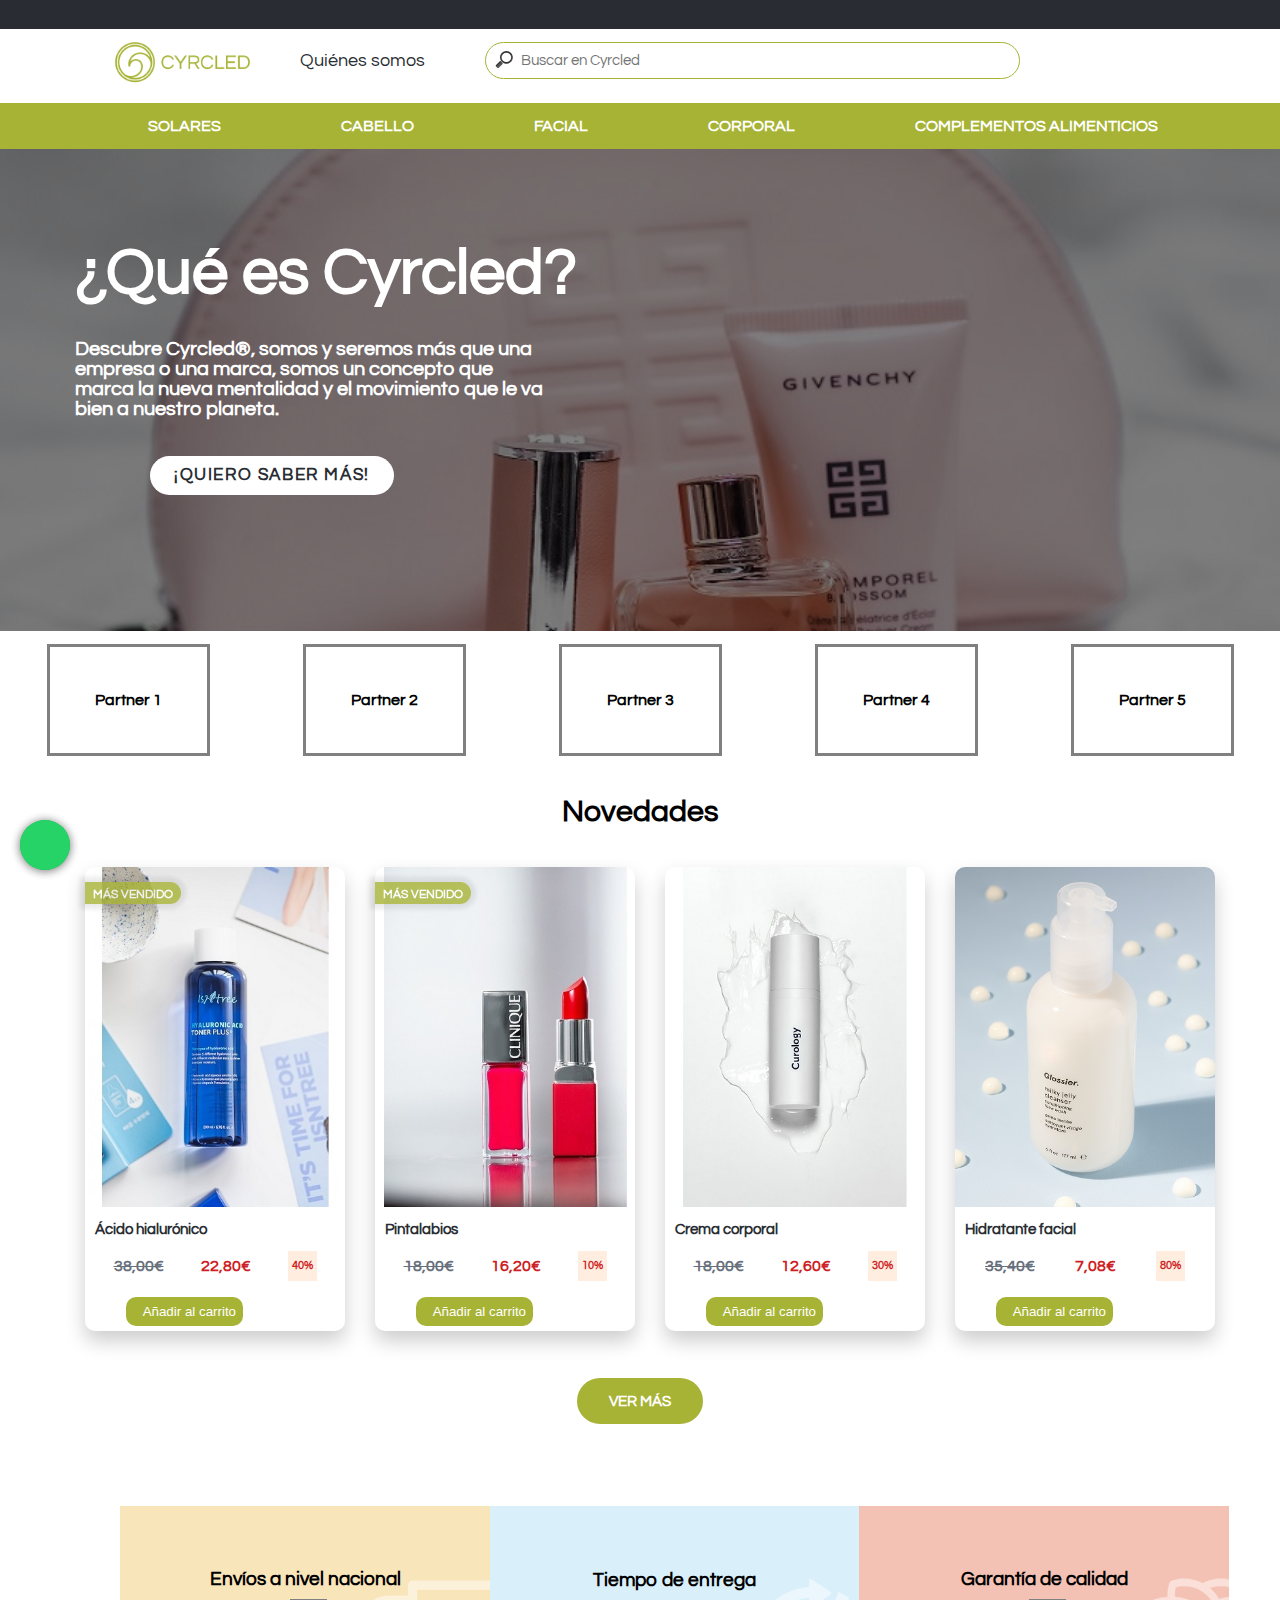
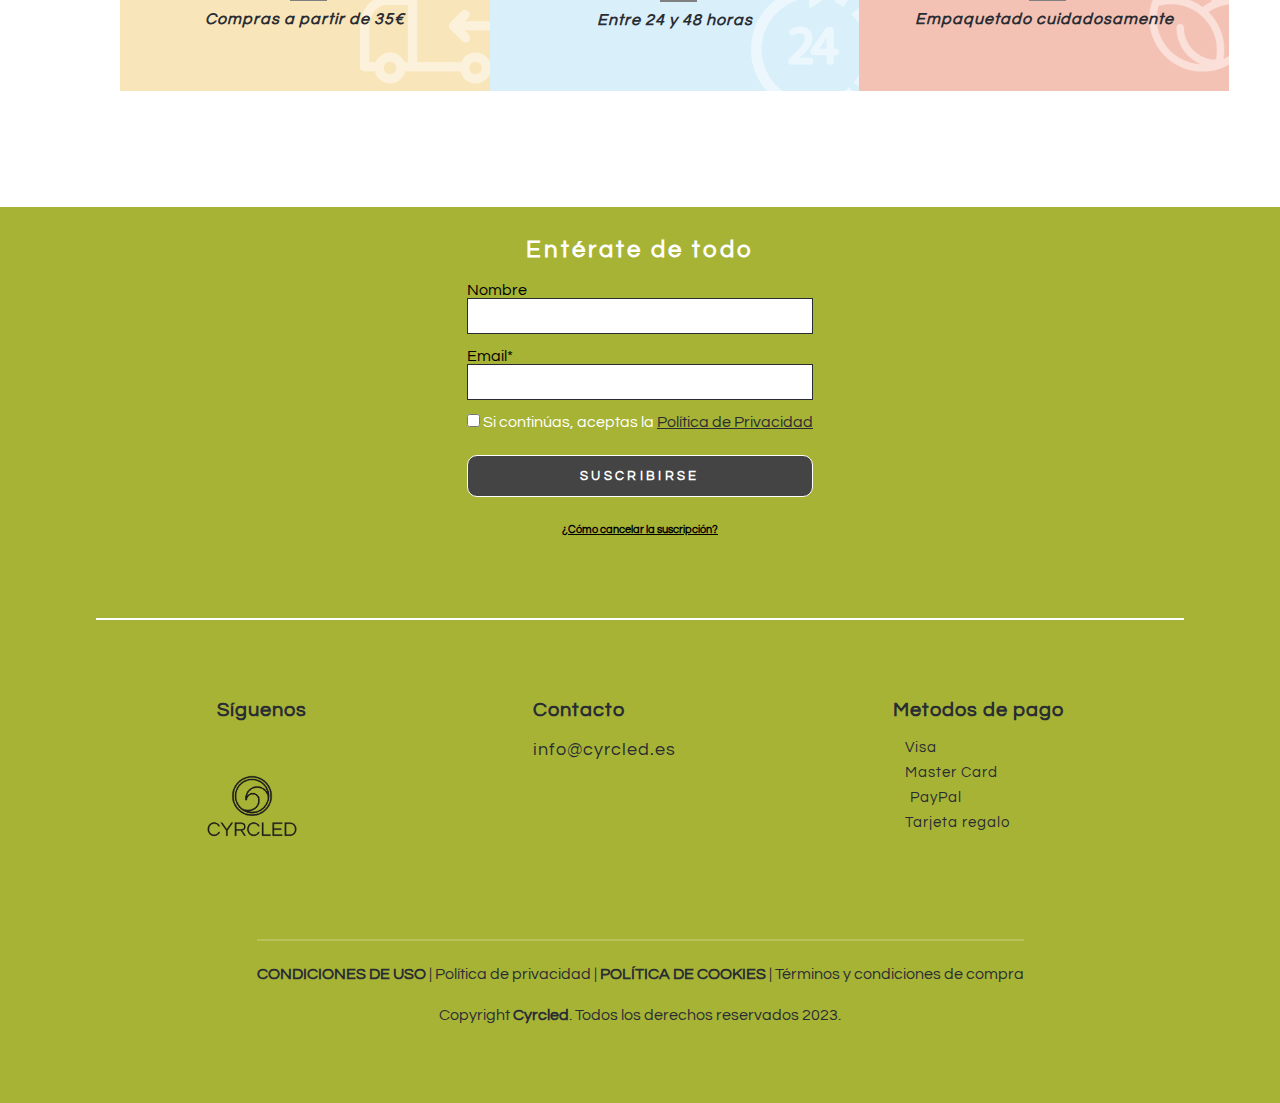
==== commit 76e28d45: "add fixed header" ====
--- a/index.html
+++ b/index.html
@@ -41,7 +41,7 @@
     <!-------------------------------- FIN WHATS Y FLECHA -------------------------------------->
 
     <!-------------------------------- MODAL CARGAR PÁGINA NEWSLETTER -------------------------------------->
-    <div class="modal-newslet-completa">
+    <!-- <div class="modal-newslet-completa">
         <input type="checkbox" id="cerrar">
         <label for="cerrar" id="btn-cerrar">X</label>
         <div class="modal-newslet">
@@ -68,7 +68,7 @@
                 </div>
             </div>
         </div>
-    </div>
+    </div> -->
     <!-------------------------------- FIN MODAL CARGAR PÁGINA NEWSLETTER -------------------------------------->
 
     <!-------------------------------- ENCABEZADO -------------------------------------->
@@ -161,7 +161,12 @@
                         </div>
                     </li>
                 </ul>
-                <ul class="login-register">
+                <div class="login-register"> <a href="/index-loginPass.html" rel="nofollow">
+                        <button class="btn btn-primary">Registrarse</button> </a>
+                    <div class="btnseparate"></div> <a href="/index-loginPass.html" rel="nofollow"> <button
+                            class="btn btn-primary">Iniciar sesión</button> </a>
+                </div>
+                <!-- <ul class="login-register">
                     <li class="login-register-bottom">
                         <a href="#">Iniciar Sesión</a>
                     </li>
@@ -169,7 +174,7 @@
                     <li class="login-register-bottom">
                         <a href="#">Regístrate</a>
                     </li>
-                </ul>
+                </ul> -->
             </nav>
         </div>
         <!-- <hr class="fin-encab" /> -->
@@ -596,7 +601,7 @@
     </section>
     <!-------------------------------- FIN FOOTER -------------------------------------->
     <!-------------------------------- COOKIES -------------------------------------->
-    <div class="aviso-cookies" id="aviso-cookies">
+    <!-- <div class="aviso-cookies" id="aviso-cookies">
         <img class="galleta" src="assets/img/svg/cookie.svg" alt="Galleta" />
         <h3 class="titulo-cookies">Cookies</h3>
         <p class="parrafo">
@@ -607,12 +612,12 @@
         <br>
         <a class="enlace" href="/index-aviso-cookies.html">Aviso de Cookies</a>
     </div>
-    <div class="fondo-aviso-cookies" id="fondo-aviso-cookies"></div>
+    <div class="fondo-aviso-cookies" id="fondo-aviso-cookies"></div> -->
     <!-------------------------------- FIN COOKIES -------------------------------------->
     <script src="/js/script.js"></script>
     <script src="/js/script-favheartVermas.js"></script>
     <!-- <script src="/script-persistHeader.js"></script> -->
-    <script src="/js/script-cookies.js"></script>
+    <!-- <script src="/js/script-cookies.js"></script> -->
     <script src="/js/script-menuHamb.js"></script>
 </body>
 
--- a/css/style.css
+++ b/css/style.css
@@ -27,9 +27,9 @@
 #header {
   width: 100%;
   height: 115px;
-  /* position: fixed;
-  z-index: 2; */
-  z-index: 1;
+  position: fixed;
+  z-index: 2;
+  /* z-index: 1; */
 }
 
 :root {
--- a/css/style-responsive-header.css
+++ b/css/style-responsive-header.css
@@ -47,6 +47,92 @@
   .menu-encab li {
     padding-left: 25px;
     font-size: 18px;
+  }
+
+  /* MODAL SUSCRIPCION */
+  .contenido {
+    width: 30%;
+    height: 65%;
+    right: 655px;
+    top: 150px;
+  }
+  .contenido h2 {
+    padding-top: 50px;
+  }
+  .contenido h4 {
+    padding-top: 30px;
+  }
+  .email-newslet {
+    margin-left: 65px;
+  }
+  .accept-newslet {
+    width: 60%;
+  }
+  .newslet-politica {
+    font-size: 13px;
+    padding-top: 15px;
+  }
+  .newslet-politica-btn button {
+    font-size: 15px;
+    padding-top: 65px;
+  }
+  #cerrar + label {
+    right: 655px;
+    top: 160px;
+  }
+}
+
+/* --------------------------------------------------------- */
+/* RESPONSIVE 1919PX */
+/* --------------------------------------------------------- */
+
+@media screen and (max-width: 1919px) {
+  .contenido {
+    width: 30%;
+    height: 65%;
+    right: 655px;
+    top: 150px;
+  }
+  .contenido h2 {
+    padding-top: 50px;
+  }
+  .contenido h4 {
+    padding-top: 30px;
+  }
+  .email-newslet {
+    margin-left: 65px;
+  }
+  .accept-newslet {
+    width: 60%;
+  }
+  .newslet-politica {
+    font-size: 13px;
+    padding-top: 15px;
+  }
+  .newslet-politica-btn button {
+    font-size: 15px;
+    padding-top: 65px;
+  }
+  #cerrar + label {
+    right: 655px;
+    top: 160px;
+  }
+}
+
+/* --------------------------------------------------------- */
+/* RESPONSIVE 1760PX */
+/* --------------------------------------------------------- */
+
+@media screen and (max-width: 1760) {
+  #cerrar + label {
+    right: 615px;
+    top: 160px;
+  }
+  .contenido {
+    width: 30%;
+    height: 65%;
+    right: 620px;
+    top: 155px;
   }
 }
 
@@ -101,6 +187,74 @@
     padding-left: 25px;
     font-size: 16px;
   }
+  /* SUSCRIBETE */
+  .contenido {
+    width: 30%;
+    height: 65%;
+    right: 580px;
+    top: 150px;
+  }
+  #cerrar + label {
+    right: 580px;
+  }
+  .contenido h2 {
+    padding-top: 50px;
+  }
+  .contenido h4 {
+    padding-top: 30px;
+  }
+  .email-newslet {
+    margin-left: 65px;
+  }
+  .accept-newslet {
+    width: 60%;
+  }
+  .newslet-politica {
+    font-size: 13px;
+    padding-top: 15px;
+  }
+  .newslet-politica-btn button {
+    font-size: 15px;
+    padding-top: 65px;
+  }
+  #cerrar + label {
+    right: 655px;
+    top: 160px;
+  }
+}
+
+/* --------------------------------------------------------- */
+/* RESPONSIVE 1510PX */
+/* --------------------------------------------------------- */
+
+@media screen and (max-width: 1510) {
+  .contenido {
+    right: 535px;
+  }
+  #cerrar + label {
+    right: 430px;
+    top: 115px;
+  }
+}
+
+/* --------------------------------------------------------- */
+/* RESPONSIVE 1400PX */
+/* --------------------------------------------------------- */
+
+@media screen and (max-width: 1400px) {
+  .email-newslet {
+    margin-top: 45px;
+    margin-left: 55px;
+  }
+  .contenido {
+    right: 500px;
+  }
+  #cerrar + label {
+    right: 495px;
+  }
+  .newslet-politica-btn button {
+    padding-top: 35px;
+  }
 }
 
 /* --------------------------------------------------------- */
@@ -109,7 +263,6 @@
 
 @media screen and (max-width: 1366px) {
   .contenido {
-    height: 55%;
     right: 405px;
     top: 155px;
   }
@@ -123,6 +276,16 @@
   }
   .newslet-politica-btn button {
     font-size: 13px;
+  }
+}
+
+/* --------------------------------------------------------- */
+/* RESPONSIVE 1355PX */
+/* --------------------------------------------------------- */
+
+@media screen and (max-width: 1355px) {
+  .email-newslet {
+    margin-left: 37px;
   }
 }
 
@@ -156,6 +319,19 @@
 }
 
 /* --------------------------------------------------------- */
+/* RESPONSIVE 1241PX */
+/* --------------------------------------------------------- */
+
+@media screen and (max-width: 1241px) {
+  .contenido {
+    right: 435px;
+  }
+  #cerrar + label {
+    right: 429px;
+  }
+}
+
+/* --------------------------------------------------------- */
 /* RESPONSIVE 1240PX */
 /* --------------------------------------------------------- */
 
@@ -218,6 +394,20 @@
   }
   .encab-somos {
     margin-right: 30px;
+  }
+}
+
+/* --------------------------------------------------------- */
+/* RESPONSIVE 1167PX */
+/* --------------------------------------------------------- */
+
+@media screen and (max-width: 1167px) {
+  .contenido {
+    right: 385px;
+    width: 35%;
+  }
+  #cerrar + label {
+    right: 380px;
   }
 }
 
@@ -242,6 +432,7 @@
 @media screen and (max-width: 1040px) {
   .contenido {
     right: 345px;
+    height: 65%;
   }
   .contenido h2 {
     font-size: 32px;
@@ -275,6 +466,22 @@
 }
 
 /* --------------------------------------------------------- */
+/* RESPONSIVE 986PX */
+/* --------------------------------------------------------- */
+
+@media screen and (max-width: 986px) {
+  #cerrar + label {
+    right: 312px;
+  }
+  .contenido {
+    right: 320px;
+  }
+  .email-newslet {
+    margin-left: 23px;
+  }
+}
+
+/* --------------------------------------------------------- */
 /* RESPONSIVE 980PX */
 /* --------------------------------------------------------- */
 
@@ -374,6 +581,21 @@
 }
 
 /* --------------------------------------------------------- */
+/* RESPONSIVE 834PX */
+/* --------------------------------------------------------- */
+
+@media only screen and (max-width: 834px) {
+  #cerrar + label {
+    right: 265px;
+  }
+  .contenido {
+    height: 64%;
+    width: 43%;
+    right: 275px;
+  }
+}
+
+/* --------------------------------------------------------- */
 /* RESPONSIVE 815PX */
 /* --------------------------------------------------------- */
 
@@ -480,7 +702,7 @@
 
 @media screen and (max-width: 750px) {
   .contenido {
-    height: 52%;
+    height: 58%;
     top: 200px;
     right: 230px;
   }
@@ -680,7 +902,71 @@
   }
 
   /* -------------------------------- style-cart ----------------*/
+
   .login-register {
+    display: flex;
+    position: absolute;
+    bottom: 15px;
+    left: 0;
+    width: 102%;
+    background: var(--cyrcled);
+    height: 80px;
+    color: var(--white);
+    padding: 15px;
+    text-align: center;
+    z-index: 999;
+    justify-content: center;
+    align-items: center;
+  }
+  .login-register a {
+    float: none;
+    border: 0;
+    padding: 0;
+    letter-spacing: 1px;
+    font-size: 15px;
+    font-weight: 500;
+    text-transform: uppercase;
+    text-align: left;
+    text-decoration: none;
+  }
+  .btnseparate {
+    height: 29px;
+    width: 1px;
+    margin: 0 10px;
+    opacity: 0.15;
+    border: 1px solid var(--white);
+    display: inline-block;
+    position: relative;
+    top: 0;
+  }
+  .login-register .btn {
+    font-size: 14px;
+  }
+  .btn-primary {
+    font-weight: 600;
+    text-transform: uppercase;
+    border-radius: 4px;
+  }
+  .btn-primary {
+    color: var(--white);
+    background-color: var(--cyrcled);
+    border-color: var(--cyrcled);
+  }
+  .btn {
+    display: inline-block;
+    line-height: 1.25;
+    letter-spacing: 1px;
+    text-align: center;
+    white-space: nowrap;
+    vertical-align: middle;
+    cursor: pointer;
+    user-select: none;
+    border: 1px solid transparent;
+    padding: 6px 24px 6px 25px;
+  }
+
+  /* 
+   .login-register {
     display: flex;
     position: relative;
     bottom: -33vh;
@@ -697,7 +983,7 @@
     color: var(--white) !important;
     font-weight: 700;
     letter-spacing: 3px;
-  }
+  } */
   .fin-encab-menu {
     height: 50%;
   }
@@ -709,7 +995,7 @@
   }
   .contenido {
     right: 194px;
-    height: 50%;
+    height: 54%;
     width: 45%;
   }
   .accept-newslet input {
@@ -755,17 +1041,6 @@
   .menu-text {
     right: 65px;
   }
-  /* .cyrcled-logo {
-    width: 90px;
-    margin-left: -60px;
-  } */
-  /* .encab-somos {
-    padding-bottom: 15px;
-  } */
-  /* .encab-somos a {
-    font-size: 13px;
-    padding-top: 19px;
-  } */
 }
 
 /* --------------------------------------------------------- */
@@ -809,14 +1084,10 @@
   .menu-text {
     right: 64px;
   }
-  /* .cyrcled-logo {
-    width: 80px;
-    margin-left: -80px;
-  } */
 
   .menu-encab-completo nav {
-    left: -335px;
-    width: 335px;
+    left: -363px;
+    width: 353px;
   }
   .cyrcled-logo {
     margin-left: -55px;
@@ -831,13 +1102,10 @@
     padding: 0px 0px;
     width: 85%;
   }
-  /* .menu-item-product {
-    font-size: 14px;
-  } */
   .menu-item-next {
     margin-left: 100px;
   }
-  .login-register {
+  /* .login-register {
     width: 335px;
     font-size: 12px;
     bottom: -36vh;
@@ -846,38 +1114,13 @@
   .login-register-bottom a {
     padding-left: 30px;
     font-size: 13px;
-  }
-  /* .contenido {
-    height: 57%;
-    width: 43%;
-    right: 200px;
   } */
-  /* .contenido h2 {
-    font-size: 18px;
-  } */
-  /* .contenido h4 {
-    font-size: 11px;
-  } */
-  /*  #cerrar + label {
-    right: 185px;
-  } */
-  /* .email-newslet {
-    margin-top: 25px;
-    margin-left: 4px;
-  }
-  input#email-newslet {
-    font-size: 11px;
-    height: 32px;
-  }
   .accept-newslet input {
-    font-size: 11px;
-    height: 37px;
-    width: 73%;
-  }
-  .newslet-politica {
-    font-size: 9px;
-    width: 75%;
-  } */
+    font-size: 12px;
+    height: 40px;
+    width: 78%;
+    margin: 0 auto;
+  }
 }
 
 /* --------------------------------------------------------- */
@@ -941,6 +1184,12 @@
   }
   .login-register {
     width: 325px;
+  }
+  .login-register .btn {
+    font-size: 12px;
+  }
+  .btn {
+    padding: 6px 20px 6px 21px;
   }
   .menu-item-next {
     margin-left: 80px;
@@ -1098,19 +1347,9 @@
   .login-register a {
     letter-spacing: 2px;
   }
-  /*   
-  .login-register-bottom a {
-    padding-left: 23px;
-    font-size: 11px;
-  } */
-  /* .contenido {
-    right: 153px;
-    top: 130px;
-  }
-  #cerrar + label {
-    right: 135px;
-    top: 130px;
-  } */
+  .btn {
+    padding: 6px 18px 6px 19px;
+  }
 }
 
 /* --------------------------------------------------------- */
@@ -1185,13 +1424,16 @@
   /* MENU DESPLEGABLE */
 
   .menu-encab-completo nav {
-    width: 275px;
+    width: 285px;
   }
   .login-register {
-    width: 285px;
+    width: 292px;
   }
   .login-register-bottom a {
     padding-left: 23px;
+  }
+  .btn {
+    padding: 6px 12px 6px 13px;
   }
 
   /* SUSCRIBETE */
@@ -1248,10 +1490,10 @@
   .menu-item-next {
     margin-left: 92px;
   }
-  .accept-newslet input {
+  /* .accept-newslet input {
     margin: 10px 0;
     margin-left: 21px;
-  }
+  } */
   input#email-newslet {
     margin-left: 27px;
   }
@@ -1270,10 +1512,13 @@
     font-size: 12px;
   }
   .login-register {
-    width: 265px;
+    width: 263px;
   }
   .login-register a {
     letter-spacing: 1px;
+  }
+  .btn {
+    padding: 6px 7px 6px 8px;
   }
 }
 
@@ -1336,42 +1581,6 @@
 }
 
 /* --------------------------------------------------------- */
-/* RESPONSIVE 463PX */
-/* --------------------------------------------------------- */
-
-/* @media screen and (max-width: 463px) {
-  .contenido {
-    height: 56%;
-  }
-  .contenido h2 {
-    padding-top: 15px;
-  }
-  .contenido h4 {
-    padding-top: 12px;
-    font-size: 10px;
-  }
-  .email-newslet {
-    margin-top: 15px;
-  }
-  input#email-newslet {
-    margin-top: 15px;
-  }
-  .accept-newslet input {
-    font-size: 11px;
-    height: 28px;
-  }
-  .newslet-politica {
-    font-size: 8px;
-    width: 80%;
-    padding-top: 13px;
-  }
-  .newslet-politica-btn button {
-    font-size: 9px;
-    padding-top: 13px;
-  }
-} */
-
-/* --------------------------------------------------------- */
 /* RESPONSIVE 460PX */
 /* --------------------------------------------------------- */
 
@@ -1407,6 +1616,9 @@
   .contenido h2 {
     font-size: 23px;
   }
+  .newslet-politica {
+    width: 80%;
+  }
 }
 
 /* --------------------------------------------------------- */
@@ -1429,32 +1641,6 @@
   #autocomplete-input {
     font-size: 12px;
   }
-  /* .suscribete {
-    letter-spacing: 1.3px;
-  }
-  .contenido h2 {
-    padding-top: 30px;
-  }
-  .contenido h4 {
-    padding-top: 12px;
-    font-size: 11px;
-  }
-  input#email-newslet {
-    margin-top: 10px;
-  }
-  .accept-newslet input {
-    margin: 3px 0;
-    margin-left: 21px;
-  }
-  .newslet-politica {
-    font-size: 9px;
-  }
-  .newslet-politica-btn button {
-    font-size: 10px;
-  }
-  .accept-newslet input {
-    height: 37px;
-  } */
 
   /* MENU DESPLEGABLE */
   .menu-encab-completo nav {
@@ -1469,6 +1655,12 @@
   }
   .login-register {
     width: 245px;
+  }
+  .btn {
+    padding: 6px 3px 6px 4px;
+  }
+  .login-register .btn {
+    font-size: 11px;
   }
 }
 
@@ -1527,7 +1719,7 @@
   .contenido {
     right: 85px;
     width: 60%;
-    height: 48%;
+    height: 52%;
   }
   #cerrar + label {
     right: 70px;
@@ -1555,27 +1747,30 @@
   .input-search-appear {
     margin-right: 280px;
   }
+}
+/* --------------------------------------------------------- */
+/* RESPONSIVE 402PX */
+/* --------------------------------------------------------- */
+
+@media screen and (max-width: 402px) {
+  .contenido {
+    height: 51%;
+  }
+  .accept-newslet input {
+    font-size: 10px;
+  }
+}
+
+/* --------------------------------------------------------- */
+/* RESPONSIVE 397PX */
+/* --------------------------------------------------------- */
+
+@media screen and (max-width: 397px) {
   .menu-encab-completo nav {
-    height: 115vh;
-  }
-}
-/* --------------------------------------------------------- */
-/* RESPONSIVE 402PX */
-/* --------------------------------------------------------- */
-
-@media screen and (max-width: 402px) {
-  .contenido {
-    height: 47%;
-  }
-
-  /* 
-  #cerrar + label {
-    right: 79px;
-    top: 115px;
-    font-size: 12px;
-  } */
+    height: 101vh;
+  }
   .login-register {
-    bottom: -38vh;
+    bottom: 20px;
   }
 }
 
@@ -1625,13 +1820,10 @@
     margin-left: -13px;
     margin-top: 15px;
   }
-  .login-register {
-    bottom: -42vh;
-  }
 
   /* SUSCRIBETE */
   .contenido {
-    height: 45%;
+    height: 50%;
   }
   .contenido h2 {
     font-size: 21.5px;
@@ -1643,14 +1835,18 @@
     margin-left: 23px;
     height: 33px;
   }
-  .accept-newslet input {
-    margin-bottom: 12px;
-    margin-top: 5px;
-  }
-  .accept-newslet input {
-    font-size: 13px;
-    height: 40px;
-    width: 77%;
+}
+
+/* --------------------------------------------------------- */
+/* RESPONSIVE 368PX */
+/* --------------------------------------------------------- */
+
+@media screen and (max-width: 368px) {
+  .menu-encab-completo nav {
+    height: 110vh;
+  }
+  .login-register {
+    bottom: 95px;
   }
 }
 
@@ -1680,10 +1876,13 @@
   }
   /* MENU DESPLEGABLE */
   .login-register {
-    bottom: -37vh;
+    width: 230px;
   }
   .menu-encab-completo nav {
     width: 222px;
+  }
+  .btnseparate {
+    margin: 0 5px;
   }
   .menu-encab {
     margin-top: 0px;
@@ -1700,8 +1899,9 @@
   }
 
   .contenido {
-    height: 43%;
+    height: 47%;
     right: 75px;
+    width: 70%;
   }
   .contenido h2 {
     font-size: 20px;
@@ -1714,11 +1914,6 @@
   }
   #cerrar + label {
     right: 58px;
-  }
-  .accept-newslet input {
-    font-size: 12px;
-    height: 38px;
-    width: 75%;
   }
 }
 
@@ -1732,7 +1927,6 @@
   }
   .contenido {
     right: 50px;
-    width: 70%;
   }
   .contenido h2 {
     font-size: 19px;
@@ -1803,6 +1997,15 @@
     width: 200px;
   }
   .login-register {
-    width: 213px;
-  }
-}
+    width: 208px;
+  }
+  .login-register .btn {
+    font-size: 10px;
+  }
+  .btnseparate {
+    margin: 0 3px;
+  }
+  .btn {
+    letter-spacing: 0.5px;
+  }
+}
--- a/css/style-responsive-principal.css
+++ b/css/style-responsive-principal.css
@@ -3,12 +3,17 @@
 /* --------------------------------------------------------- */
 
 @media screen and (min-width: 1920px) {
+  /* .imagenes {
+    height: 430px;
+    margin-top: 40px;
+  } */
   .imagenes {
     height: 430px;
-    margin-top: 40px;
+    margin-top: 170px;
   }
   .secreto-dos {
-    padding: 113px 75px;
+    padding: 106px 75px;
+    padding-top: 240px;
   }
   .secreto-dos-heading {
     font-size: 65px;
@@ -26,36 +31,6 @@
   .container-items {
     gap: 0px;
   }
-  .contenido {
-    width: 30%;
-    height: 65%;
-    right: 655px;
-    top: 150px;
-  }
-  .contenido h2 {
-    padding-top: 50px;
-  }
-  .contenido h4 {
-    padding-top: 30px;
-  }
-  .email-newslet {
-    margin-left: 65px;
-  }
-  .accept-newslet {
-    width: 60%;
-  }
-  .newslet-politica {
-    font-size: 13px;
-    padding-top: 15px;
-  }
-  .newslet-politica-btn button {
-    font-size: 15px;
-    padding-top: 65px;
-  }
-  #cerrar + label {
-    right: 655px;
-    top: 160px;
-  }
 }
 
 /* --------------------------------------------------------- */
@@ -63,12 +38,20 @@
 /* --------------------------------------------------------- */
 
 @media screen and (max-width: 1919px) {
+  /* .imagenes {
+    height: 430px;
+    margin-top: 40px;
+  }
+  .secreto-dos {
+    padding: 113px 75px;
+  } */
   .imagenes {
     height: 430px;
-    margin-top: 40px;
+    margin-top: 170px;
   }
   .secreto-dos {
-    padding: 113px 75px;
+    padding: 106px 75px;
+    padding-top: 240px;
   }
   .secreto-dos-heading {
     font-size: 65px;
@@ -86,53 +69,6 @@
   .container-items {
     gap: 0px;
   }
-  .contenido {
-    width: 30%;
-    height: 65%;
-    right: 655px;
-    top: 150px;
-  }
-  .contenido h2 {
-    padding-top: 50px;
-  }
-  .contenido h4 {
-    padding-top: 30px;
-  }
-  .email-newslet {
-    margin-left: 65px;
-  }
-  .accept-newslet {
-    width: 60%;
-  }
-  .newslet-politica {
-    font-size: 13px;
-    padding-top: 15px;
-  }
-  .newslet-politica-btn button {
-    font-size: 15px;
-    padding-top: 65px;
-  }
-  #cerrar + label {
-    right: 655px;
-    top: 160px;
-  }
-}
-
-/* --------------------------------------------------------- */
-/* RESPONSIVE 1760PX */
-/* --------------------------------------------------------- */
-
-@media screen and (max-width: 1760) {
-  #cerrar + label {
-    right: 615px;
-    top: 160px;
-  }
-  .contenido {
-    width: 30%;
-    height: 65%;
-    right: 620px;
-    top: 155px;
-  }
 }
 
 /* --------------------------------------------------------- */
@@ -141,43 +77,8 @@
 
 @media screen and (max-width: 1650) {
   .imagenes {
-    height: 435px;
-    margin-top: 35px;
-  }
-
-  /* SUSCRIBETE */
-  .contenido {
-    width: 30%;
-    height: 65%;
-    right: 580px;
-    top: 150px;
-  }
-  #cerrar + label {
-    right: 580px;
-  }
-  .contenido h2 {
-    padding-top: 50px;
-  }
-  .contenido h4 {
-    padding-top: 30px;
-  }
-  .email-newslet {
-    margin-left: 65px;
-  }
-  .accept-newslet {
-    width: 60%;
-  }
-  .newslet-politica {
-    font-size: 13px;
-    padding-top: 15px;
-  }
-  .newslet-politica-btn button {
-    font-size: 15px;
-    padding-top: 65px;
-  }
-  #cerrar + label {
-    right: 655px;
-    top: 160px;
+    height: 460px;
+    margin-top: 150px;
   }
 }
 
@@ -195,6 +96,10 @@
   input#email-newslet {
     margin-left: 20px;
   }
+  .imagenes {
+    height: 460px;
+    margin-top: 150px;
+  }
 }
 
 /* --------------------------------------------------------- */
@@ -205,12 +110,8 @@
   .item {
     width: 315px;
   }
-  .contenido {
-    right: 535px;
-  }
-  #cerrar + label {
-    right: 430px;
-    top: 115px;
+  .imagenes {
+    margin-top: 150px;
   }
 }
 
@@ -222,28 +123,20 @@
   .item {
     width: 300px;
   }
-}
+  .imagenes {
+    height: 470px;
+    margin-top: 150px;
+  }
+}
+
 /* --------------------------------------------------------- */
 /* RESPONSIVE 1400PX */
 /* --------------------------------------------------------- */
 
 @media screen and (max-width: 1400px) {
-  .email-newslet {
-    margin-top: 45px;
-    margin-left: 55px;
-  }
   .item {
     width: 287px;
   }
-  .contenido {
-    right: 500px;
-  }
-  #cerrar + label {
-    right: 495px;
-  }
-  .newslet-politica-btn button {
-    padding-top: 35px;
-  }
 }
 
 /* --------------------------------------------------------- */
@@ -254,11 +147,19 @@
   .item {
     width: 274px;
   }
+  /*  .imagenes {
+    margin-top: 38px;
+  } */
+}
+
+/* --------------------------------------------------------- */
+/* RESPONSIVE 1330PX */
+/* --------------------------------------------------------- */
+
+@media screen and (max-width: 1330px) {
   .imagenes {
-    margin-top: 38px;
-  }
-  .email-newslet {
-    margin-left: 37px;
+    height: 486px;
+    margin-top: 145px;
   }
 }
 
@@ -270,23 +171,10 @@
   .item {
     width: 260px;
   }
-  .imagenes {
+  /* .imagenes {
     margin-top: 28px;
     height: 450px;
-  }
-}
-
-/* --------------------------------------------------------- */
-/* RESPONSIVE 1241PX */
-/* --------------------------------------------------------- */
-
-@media screen and (max-width: 1241px) {
-  .contenido {
-    right: 435px;
-  }
-  #cerrar + label {
-    right: 429px;
-  }
+  } */
 }
 
 /* --------------------------------------------------------- */
@@ -304,13 +192,6 @@
 /* --------------------------------------------------------- */
 
 @media screen and (max-width: 1167px) {
-  .contenido {
-    right: 385px;
-    width: 35%;
-  }
-  #cerrar + label {
-    right: 380px;
-  }
   .item {
     width: 225px;
   }
@@ -375,9 +256,6 @@
   .button-mas {
     font-size: 16px;
   }
-  .contenido {
-    height: 65%;
-  }
 }
 
 /* --------------------------------------------------------- */
@@ -398,29 +276,10 @@
 }
 
 /* --------------------------------------------------------- */
-/* RESPONSIVE 986PX */
-/* --------------------------------------------------------- */
-
-@media screen and (max-width: 986px) {
-  #cerrar + label {
-    right: 312px;
-  }
-  .contenido {
-    right: 320px;
-  }
-  .email-newslet {
-    margin-left: 23px;
-  }
-}
-
-/* --------------------------------------------------------- */
 /* RESPONSIVE 960PX */
 /* --------------------------------------------------------- */
 
 @media screen and (max-width: 960px) {
-  .secreto-dos {
-    padding: 85px;
-  }
   .secreto-dos-heading {
     font-size: 45px;
   }
@@ -499,14 +358,6 @@
   .item {
     width: 190px;
   }
-  #cerrar + label {
-    right: 265px;
-  }
-  .contenido {
-    height: 64%;
-    width: 43%;
-    right: 275px;
-  }
 }
 
 /* --------------------------------------------------------- */
@@ -517,6 +368,9 @@
   .container-items {
     grid-template-columns: repeat(3, 1fr);
   }
+  .container-items {
+    gap: 10px;
+  }
 }
 
 /* --------------------------------------------------------- */
@@ -524,18 +378,9 @@
 /* --------------------------------------------------------- */
 
 @media screen and (max-width: 795px) {
-  .imagenes {
-    height: 375px;
-  }
-  .secreto-dos {
-    padding: 75px;
-  }
   .secreto-dos-heading {
     font-size: 40px;
   }
-  /* .secreto-dos-subheading {
-    font-size: 15px;
-  } */
   .button-mas {
     font-size: 13px;
   }
@@ -569,12 +414,6 @@
   .card {
     font-size: 14px;
   }
-  .secreto-dos {
-    padding: 75px 50px;
-  }
-  /* .secreto-dos-heading {
-    font-size: 35px;
-  } */
   .secreto-dos-subheading {
     /*  font-size: 14px; */
     max-width: 20rem;
@@ -582,8 +421,12 @@
   .banner__buttons {
     margin-left: 42px;
   }
+  .encabezado {
+    margin-top: 15px;
+  }
   .imagenes {
-    height: 400px;
+    height: 485px;
+    margin-top: 120px;
   }
   .info-product button {
     font-size: 12px;
@@ -630,12 +473,6 @@
 /* --------------------------------------------------------- */
 
 @media screen and (max-width: 560px) {
-  .secreto-dos {
-    padding: 75px 35px;
-  }
-  /* .secreto-dos-heading {
-    font-size: 32px;
-  } */
   .button-mas {
     font-size: 12px;
     padding: 0.6rem 1.2rem;
@@ -653,9 +490,6 @@
 /* --------------------------------------------------------- */
 
 @media screen and (max-width: 500px) {
-  .secreto-dos {
-    padding: 60px 90px;
-  }
   .secreto-dos-heading {
     /* font-size: 30px; */
     text-align: center;
@@ -687,33 +521,10 @@
 }
 
 /* --------------------------------------------------------- */
-/* RESPONSIVE 489PX */
-/* --------------------------------------------------------- */
-
-@media screen and (max-width: 489px) {
-  .secreto-dos {
-    padding: 72px 85px;
-  }
-}
-
-/* --------------------------------------------------------- */
 /* RESPONSIVE 479PX */
 /* --------------------------------------------------------- */
 
-/* @media screen and (max-width: 479px) {
-  .secreto-dos {
-    padding: 73px 80px;
-  }
-} */
-
-/* --------------------------------------------------------- */
-/* RESPONSIVE 479PX */
-/* --------------------------------------------------------- */
-
 @media screen and (max-width: 479px) {
-  .secreto-dos {
-    padding: 91px 74px;
-  }
   .secreto-dos-subheading {
     font-size: 14px;
   }
@@ -724,9 +535,6 @@
 /* --------------------------------------------------------- */
 
 @media screen and (max-width: 465px) {
-  .secreto-dos {
-    padding: 92px 73px;
-  }
   .banner__buttons {
     margin-left: 78px;
   }
@@ -739,12 +547,13 @@
 }
 
 /* --------------------------------------------------------- */
-/* RESPONSIVE 455PX */
-/* --------------------------------------------------------- */
-
-@media screen and (max-width: 455px) {
+/* RESPONSIVE 459PX */
+/* --------------------------------------------------------- */
+
+@media screen and (max-width: 459px) {
   .secreto-dos {
-    padding: 92px 68px;
+    padding: 150px 70px;
+    padding-top: 240px;
   }
 }
 
@@ -762,14 +571,16 @@
 }
 
 /* --------------------------------------------------------- */
-/* RESPONSIVE 445PX */
-/* --------------------------------------------------------- */
-
-@media screen and (max-width: 445px) {
+/* RESPONSIVE 449PX */
+/* --------------------------------------------------------- */
+
+@media screen and (max-width: 449px) {
   .secreto-dos {
-    padding: 91px 62px;
-  }
-}
+    padding: 149px 65px;
+    padding-top: 240px;
+  }
+}
+
 /* --------------------------------------------------------- */
 /* RESPONSIVE 440PX */
 /* --------------------------------------------------------- */
@@ -844,22 +655,16 @@
 }
 
 /* --------------------------------------------------------- */
-/* RESPONSIVE 395PX */
-/* --------------------------------------------------------- */
-
-@media screen and (max-width: 395px) {
+/* RESPONSIVE 401PX */
+/* --------------------------------------------------------- */
+
+@media screen and (max-width: 401px) {
   .secreto-dos {
-    padding: 87px 61px;
-  }
-}
-
-/* --------------------------------------------------------- */
-/* RESPONSIVE 393PX */
-/* --------------------------------------------------------- */
-
-@media screen and (max-width: 393px) {
-  .secreto-dos {
-    padding: 86px 55px;
+    padding: 151px 41px;
+    padding-top: 240px;
+  }
+  .imagenes {
+    margin-top: 110px;
   }
 }
 
@@ -893,33 +698,10 @@
 }
 
 /* --------------------------------------------------------- */
-/* RESPONSIVE 381PX */
-/* --------------------------------------------------------- */
-
-@media screen and (max-width: 381px) {
-  .secreto-dos {
-    padding: 87px 50px;
-  }
-}
-
-/* --------------------------------------------------------- */
-/* RESPONSIVE 371PX */
-/* --------------------------------------------------------- */
-
-@media screen and (max-width: 371px) {
-  .secreto-dos {
-    padding: 86px 45px;
-  }
-}
-
-/* --------------------------------------------------------- */
 /* RESPONSIVE 361PX */
 /* --------------------------------------------------------- */
 
 @media screen and (max-width: 361px) {
-  .secreto-dos {
-    padding: 87px 37px;
-  }
   .button-mas {
     font-size: 10px;
     padding: 0.5rem 0.7rem;
@@ -980,13 +762,14 @@
 }
 
 /* --------------------------------------------------------- */
-/* RESPONSIVE 351PX */
-/* --------------------------------------------------------- */
-
-@media screen and (max-width: 351px) {
-  /* .secreto-dos {
-    padding: 90px 70px;
-  } */
+/* RESPONSIVE 353PX */
+/* --------------------------------------------------------- */
+
+@media screen and (max-width: 353px) {
+  .secreto-dos {
+    padding: 145px 20px;
+    padding-top: 240px;
+  }
 }
 
 /* --------------------------------------------------------- */
@@ -1016,9 +799,6 @@
   .card {
     font-size: 13px;
   }
-  .banner__buttons {
-    margin-left: 50px;
-  }
 }
 
 /* --------------------------------------------------------- */
@@ -1045,19 +825,6 @@
 }
 
 /* --------------------------------------------------------- */
-/* RESPONSIVE 329PX */
-/* --------------------------------------------------------- */
-
-@media screen and (max-width: 329px) {
-  .secreto-dos {
-    padding: 88px 30px;
-  }
-  .banner__buttons {
-    margin-left: 60px;
-  }
-}
-
-/* --------------------------------------------------------- */
 /* RESPONSIVE 325PX */
 /* --------------------------------------------------------- */
 
@@ -1087,14 +854,11 @@
 }
 
 /* --------------------------------------------------------- */
-/* RESPONSIVE 315PX */
-/* --------------------------------------------------------- */
-
-@media screen and (max-width: 315px) {
-  .secreto-dos {
-    padding: 89px 25px;
-  }
-  .banner__buttons {
-    margin-left: 56px;
-  }
-}
+/* RESPONSIVE 314PX */
+/* --------------------------------------------------------- */
+
+@media screen and (max-width: 314px) {
+  .secreto-dos-subheading {
+    font-size: 12px;
+  }
+}
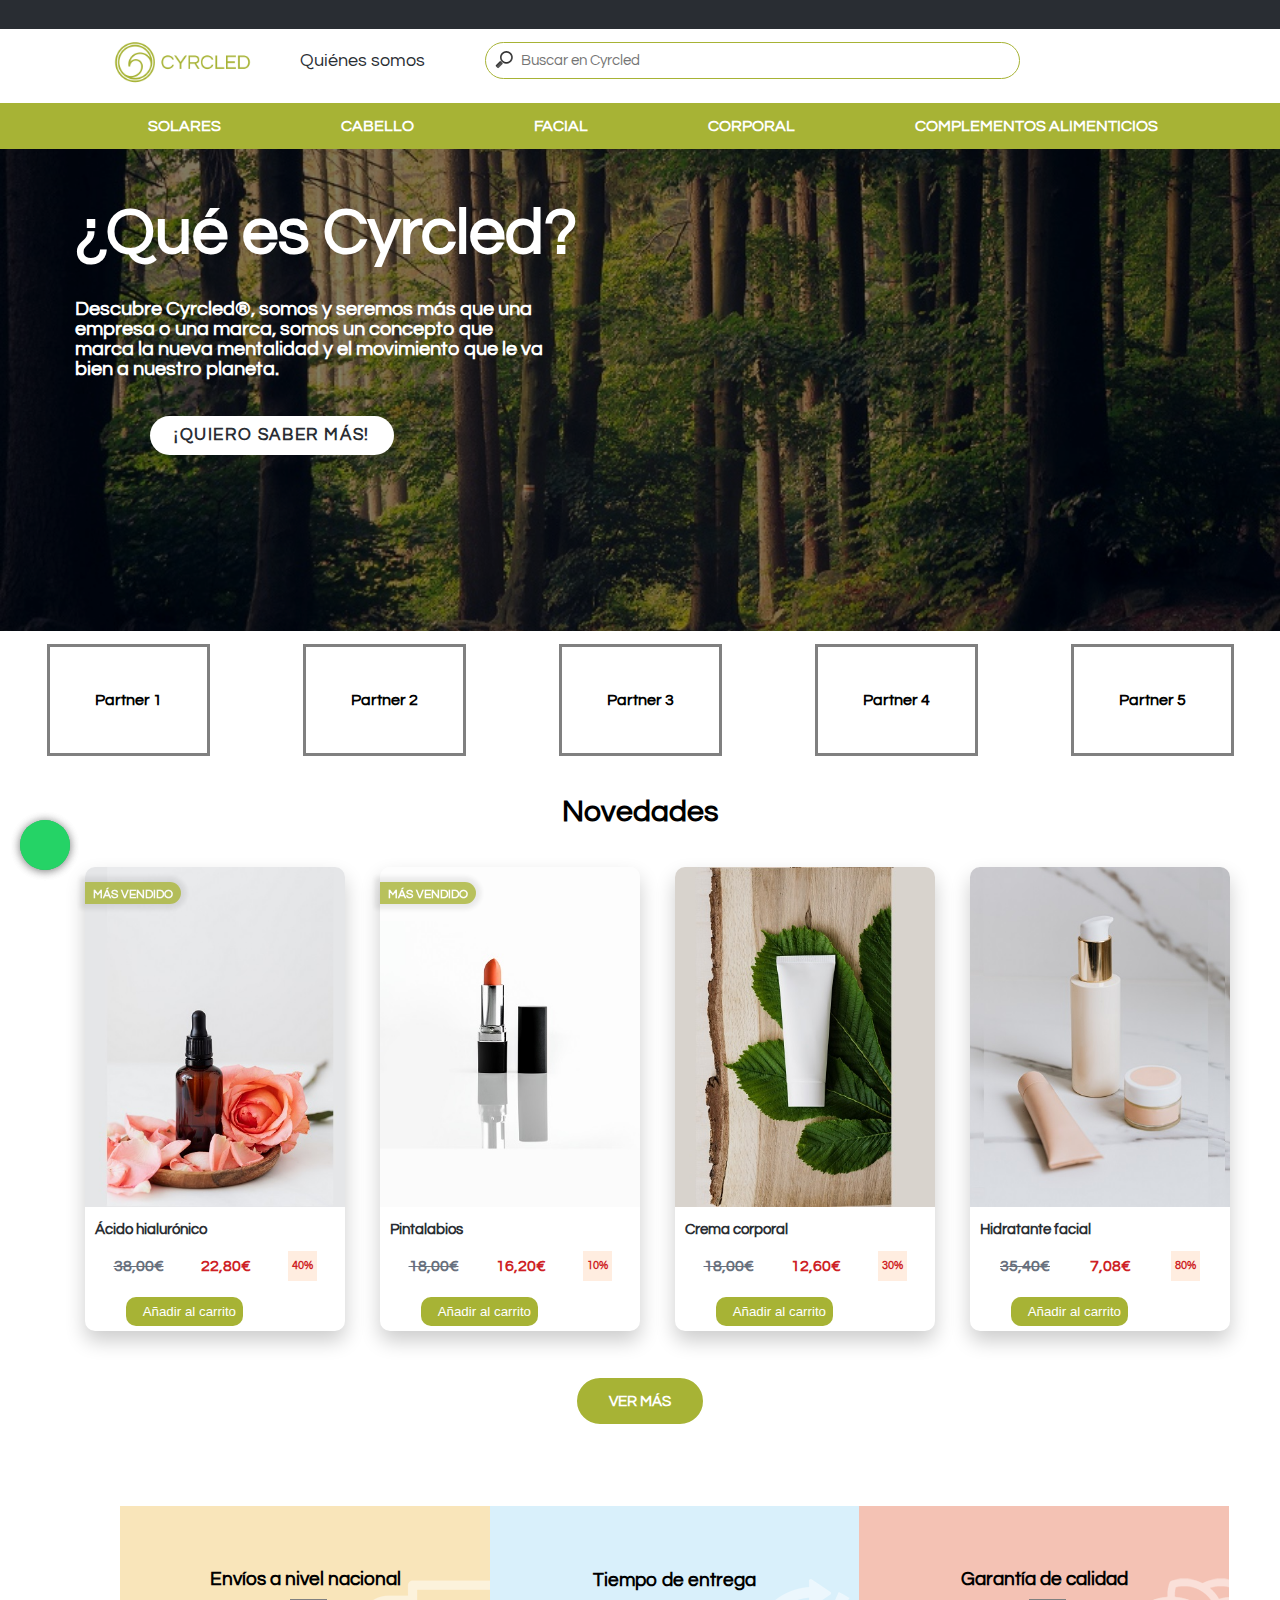
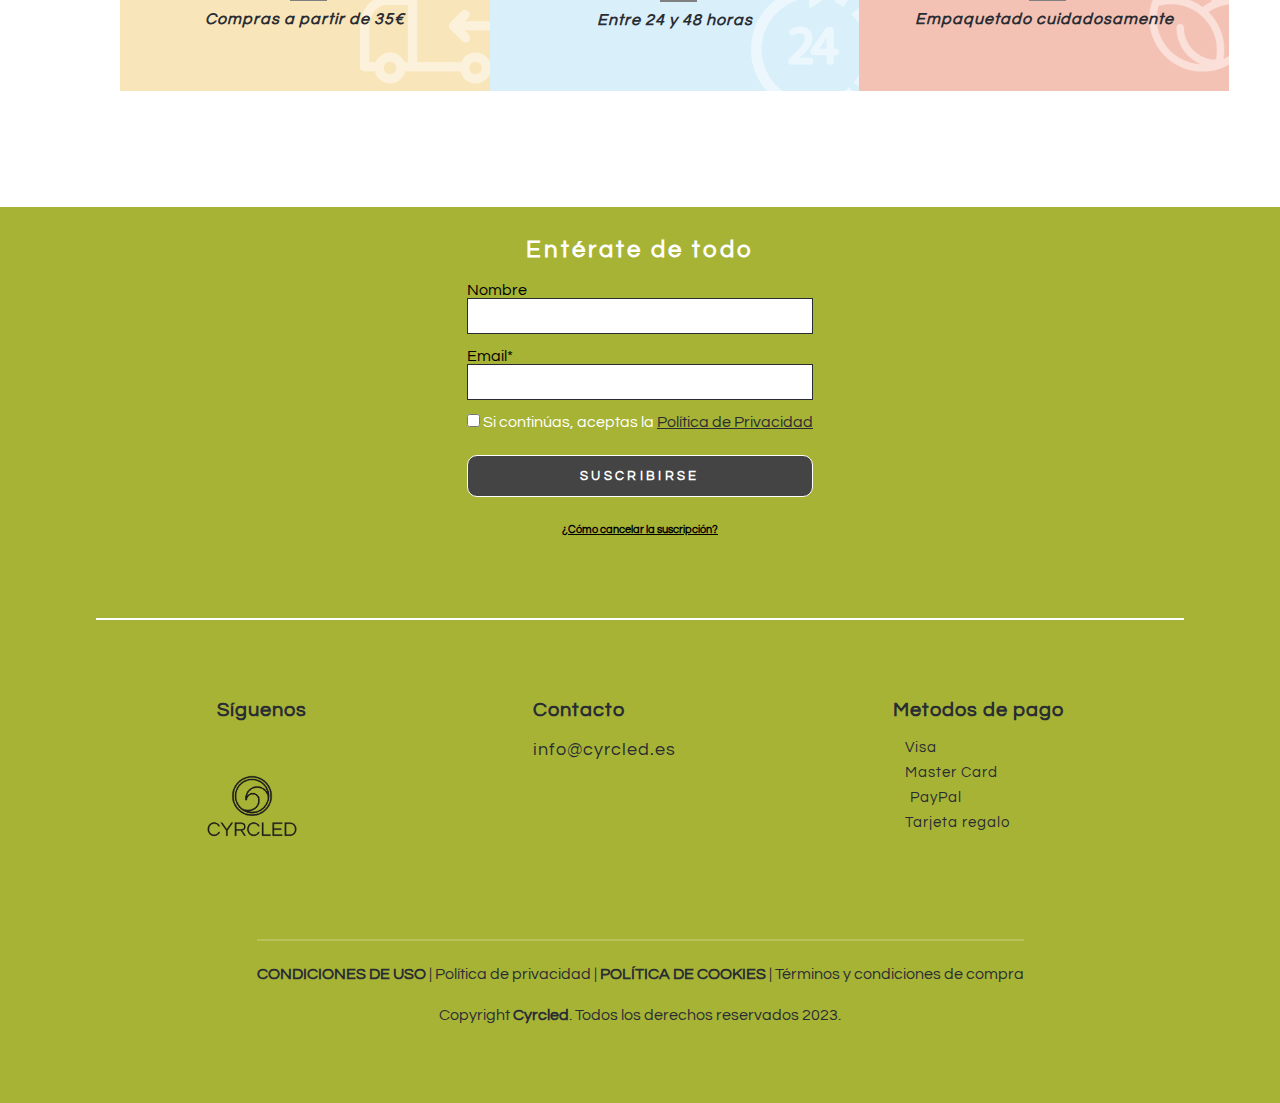
==== commit a4194dfa: "new images added" ====
--- a/index.html
+++ b/index.html
@@ -21,7 +21,7 @@
     <link rel="stylesheet" href="https://cdnjs.cloudflare.com/ajax/libs/font-awesome/6.1.1/css/all.min.css"
         integrity="sha512-KfkfwYDsLkIlwQp6LFnl8zNdLGxu9YAA1QvwINks4PhcElQSvqcyVLLD9aMhXd13uQjoXtEKNosOWaZqXgel0g=="
         crossorigin="anonymous" referrerpolicy="no-referrer" />
-    <link rel="icon" type="image/png" sizes="16x16" href="assets/img/favicon.png">
+    <link rel="icon" type="image/png" sizes="16x16" href="/assets/img/logo/favicon_logo_green.png">
     <meta name="msapplication-TileColor" content="#ffffff">
     <meta name="theme-color" content="#ffffff">
     <title>Cyrcled</title>
@@ -387,10 +387,10 @@
                 </div>
                 <div class="item dissapear">
                     <figure>
-                        <img src="assets/img/novedades/solar.jpg" alt="Error de carga">
-                    </figure>
-                    <div class="info-product">
-                        <h2>Crema solar</h2>
+                        <img src="assets/img/novedades/hand-wash.jpg" alt="Error de carga">
+                    </figure>
+                    <div class="info-product">
+                        <h2>Jabón de manos</h2>
                         <div class="details-prices">
                             <p class="price">12,44€</p>
                             <p class="price-rebaja">6,22€</p><span class="percent-discount">50%</span>
@@ -407,10 +407,10 @@
                 </div>
                 <div class="item dissapear">
                     <figure>
-                        <img src="assets/img/novedades/desinfectante.jpg" alt="Error de carga">
-                    </figure>
-                    <div class="info-product">
-                        <h2>Desinfectante de manos</h2>
+                        <img src="assets/img/novedades/cabello.jpg" alt="Error de carga">
+                    </figure>
+                    <div class="info-product">
+                        <h2>Cuidado capilar</h2>
                         <div class="details-prices">
                             <p class="price">6,15€</p>
                             <p class="price-rebaja">4,92€</p><span class="percent-discount">20%</span>
--- a/css/style.css
+++ b/css/style.css
@@ -216,7 +216,7 @@
 /* NOTIFICACIÓN CANTIDAD DE PRODUCTOS CARRITO */
 .header__cart--notification {
   display: none;
-  background-color: var(--cerulean);
+  background-color: var(--cyrcled);
   width: 15px;
   height: 12px;
   border-radius: 16px;
--- a/css/style-suscribe.css
+++ b/css/style-suscribe.css
@@ -139,7 +139,7 @@
   border-radius: 10px;
 }
 .btn-ok:hover {
-  background-color: var(--cerulean);
+  background-color: var(--cyrcled);
   color: black;
 }
 /* MODAL CANCELAR SUSCRIPCIÓN --- DENTRO DEL MODAL: */
--- a/css/style-cart.css
+++ b/css/style-cart.css
@@ -276,7 +276,7 @@
   display: flex;
   position: relative;
   bottom: -111px;
-  background: var(--tropical-rain-forest);
+  background: var(--cyrcled);
   height: 75px;
   justify-content: space-evenly;
   align-items: center;
--- a/css/style-footer.css
+++ b/css/style-footer.css
@@ -46,7 +46,7 @@
   padding-right: 20px;
 } */
 .siguenos a:hover {
-  color: var(--bondie-blue);
+  color: var(--white);
 }
 
 .location-clic {
--- a/css/style-responsive-header.css
+++ b/css/style-responsive-header.css
@@ -908,7 +908,7 @@
     position: absolute;
     bottom: 15px;
     left: 0;
-    width: 102%;
+    width: 100%;
     background: var(--cyrcled);
     height: 80px;
     color: var(--white);
@@ -1214,7 +1214,7 @@
     margin-left: -30px;
   }
   .menu-text {
-    right: 30px;
+    right: 40px;
     font-size: 12px;
   }
   .encabezado #btn_menu {
--- a/css/style-responsive-principal.css
+++ b/css/style-responsive-principal.css
@@ -29,7 +29,8 @@
     justify-content: space-around;
   }
   .container-items {
-    gap: 0px;
+    gap: 5px;
+    row-gap: 25px;
   }
 }
 
@@ -67,7 +68,7 @@
     justify-content: space-around;
   }
   .container-items {
-    gap: 0px;
+    gap: 5px;
   }
 }
 
@@ -140,6 +141,20 @@
 }
 
 /* --------------------------------------------------------- */
+/* RESPONSIVE 1366PX */
+/* --------------------------------------------------------- */
+
+@media screen and (max-width: 1366px) {
+  .imagenes {
+    margin-top: 50px;
+  }
+  .secreto-dos {
+    padding: 27px 75px;
+    padding-top: 200px;
+  }
+}
+
+/* --------------------------------------------------------- */
 /* RESPONSIVE 1355PX */
 /* --------------------------------------------------------- */
 
@@ -147,9 +162,6 @@
   .item {
     width: 274px;
   }
-  /*  .imagenes {
-    margin-top: 38px;
-  } */
 }
 
 /* --------------------------------------------------------- */
@@ -434,6 +446,12 @@
   .envio h3 {
     font-size: 18px;
   }
+  .cancelar-suscri-bis {
+    padding: 19px;
+  }
+  .cancelar-suscri-parraf {
+    padding: 33px;
+  }
 }
 
 /* --------------------------------------------------------- */
@@ -465,6 +483,13 @@
   }
   #cancelar-suscri {
     font-size: 13px;
+  }
+  .cancelar-suscri-bis {
+    padding: 19px 5px 19px 5px;
+    font-size: 22px;
+  }
+  .cancelar-suscri-parraf {
+    padding: 26px;
   }
 }
 
@@ -517,6 +542,10 @@
   }
   span.add-cart-disappear {
     font-size: 12px;
+  }
+  .contenido-modal {
+    padding: 15px;
+    width: 70%;
   }
 }
 
@@ -629,6 +658,10 @@
   .percent-discount {
     font-size: 0.5em;
   }
+  .cancelar-suscri-parraf {
+    padding: 12px;
+    font-size: 15px;
+  }
 }
 
 /* --------------------------------------------------------- */
@@ -759,6 +792,18 @@
     margin: 25px 30px;
     font-size: 12px;
   }
+  .contenido-modal {
+    padding: 10px;
+    width: 70%;
+  }
+  .cancelar-suscri-bis {
+    padding: 20px 0px 19px 0px;
+    font-size: 20px;
+  }
+  .cancelar-suscri-parraf {
+    padding: 10px;
+    font-size: 14px;
+  }
 }
 
 /* --------------------------------------------------------- */
@@ -782,6 +827,9 @@
   }
   .secreto-dos-subheading {
     font-size: 13px;
+  }
+  .contenido-modal {
+    width: 80%;
   }
 }
 
